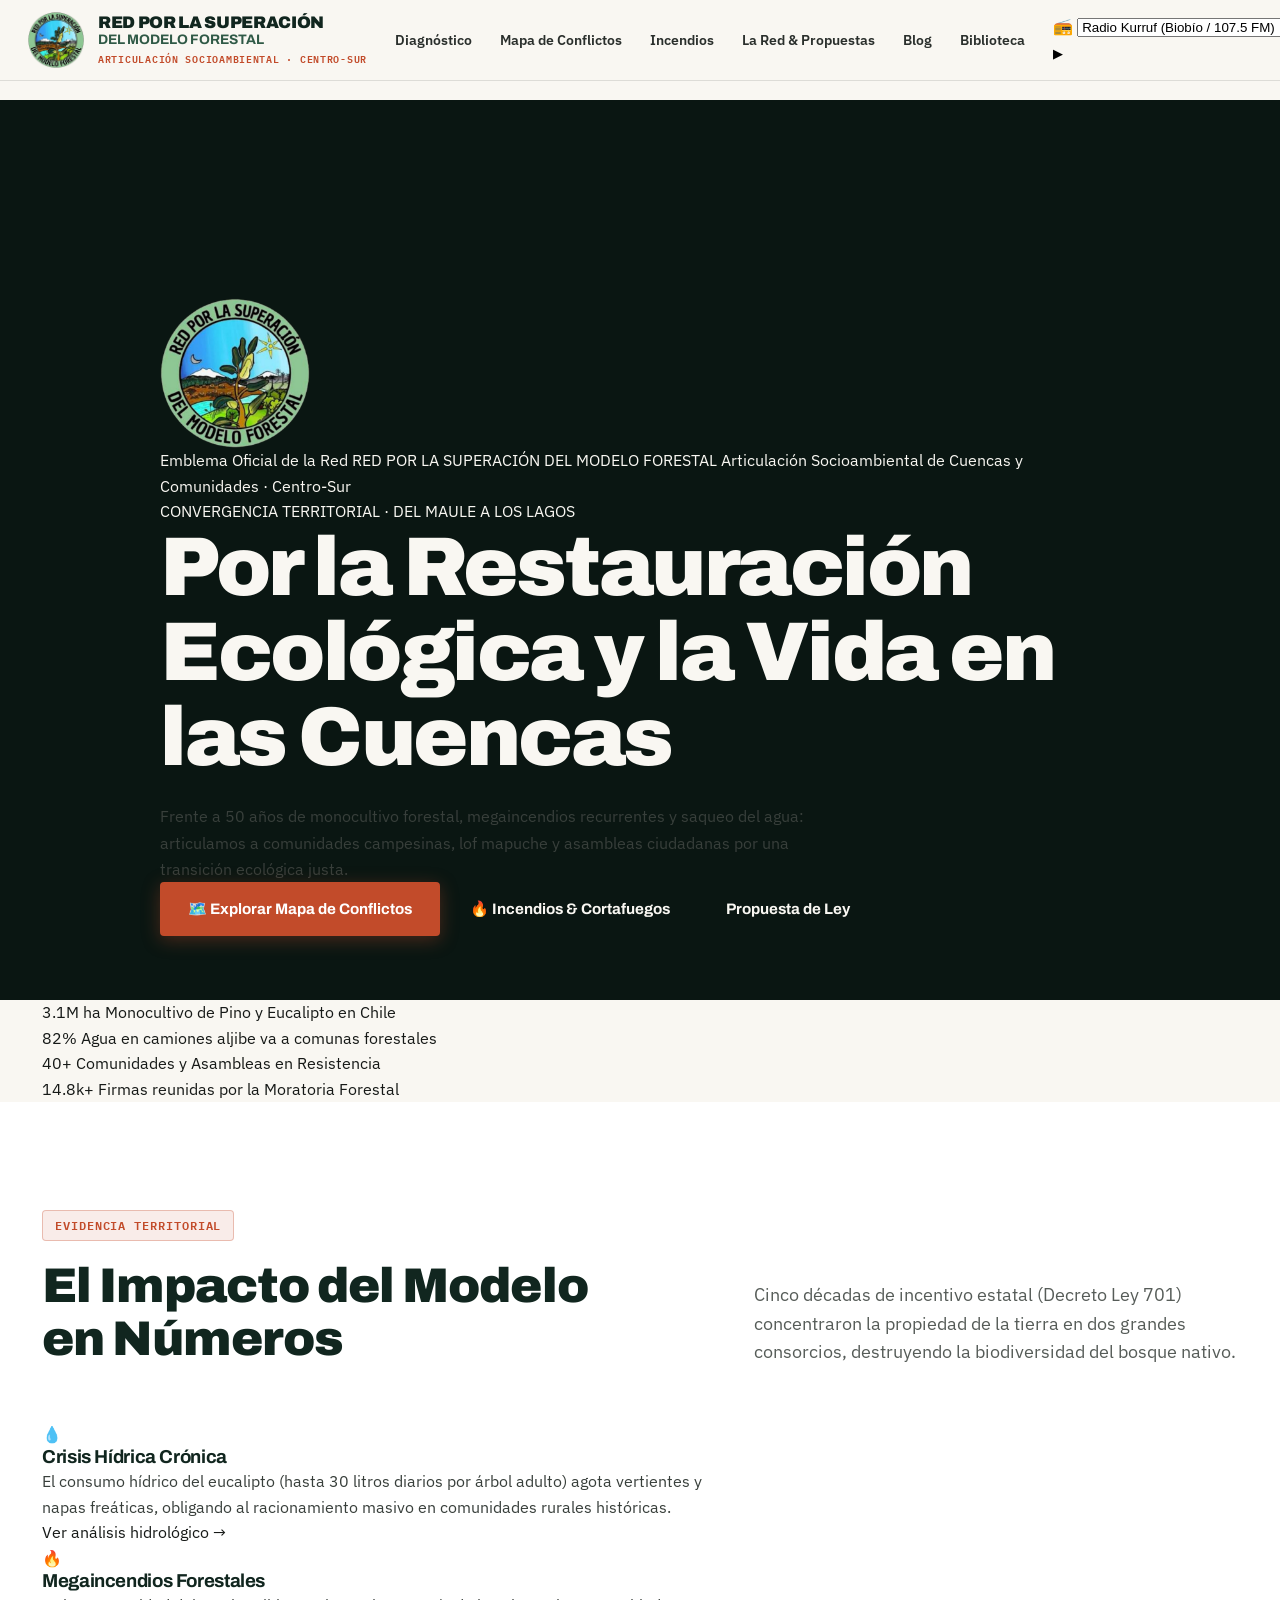
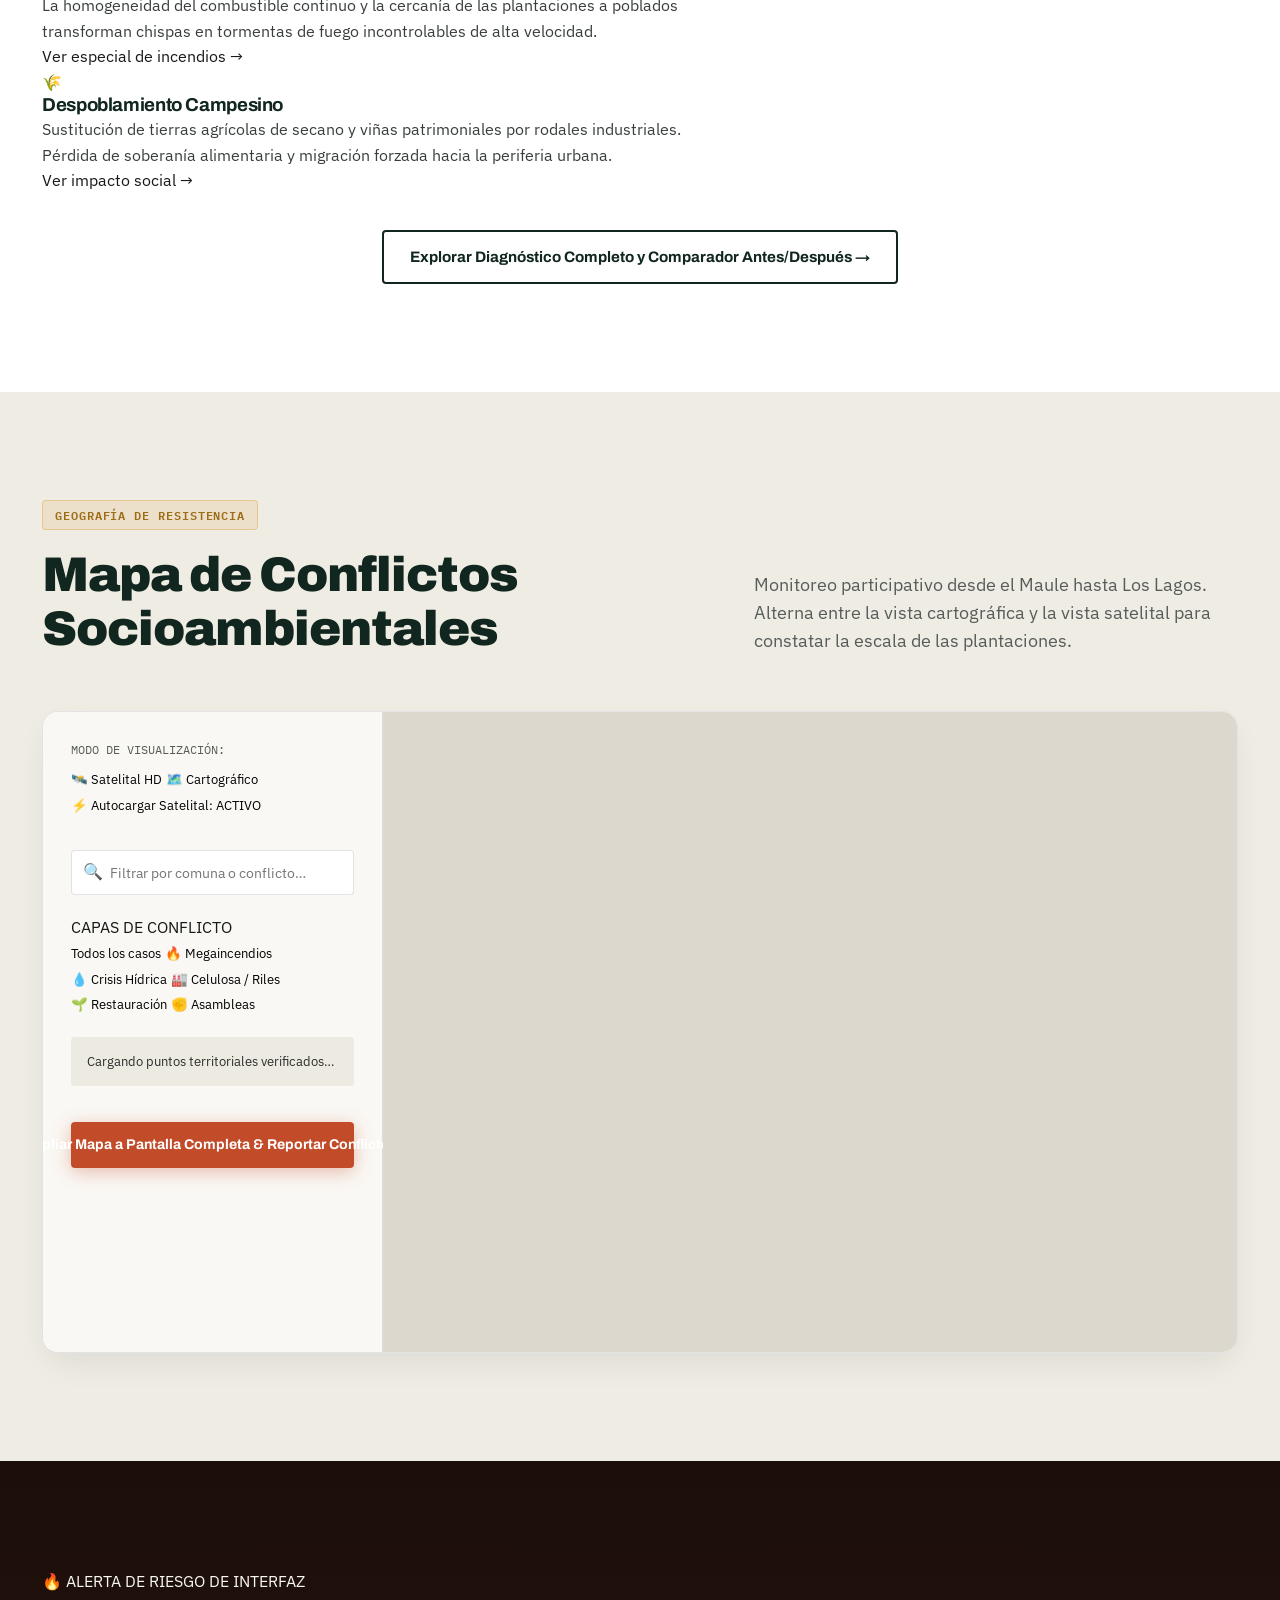
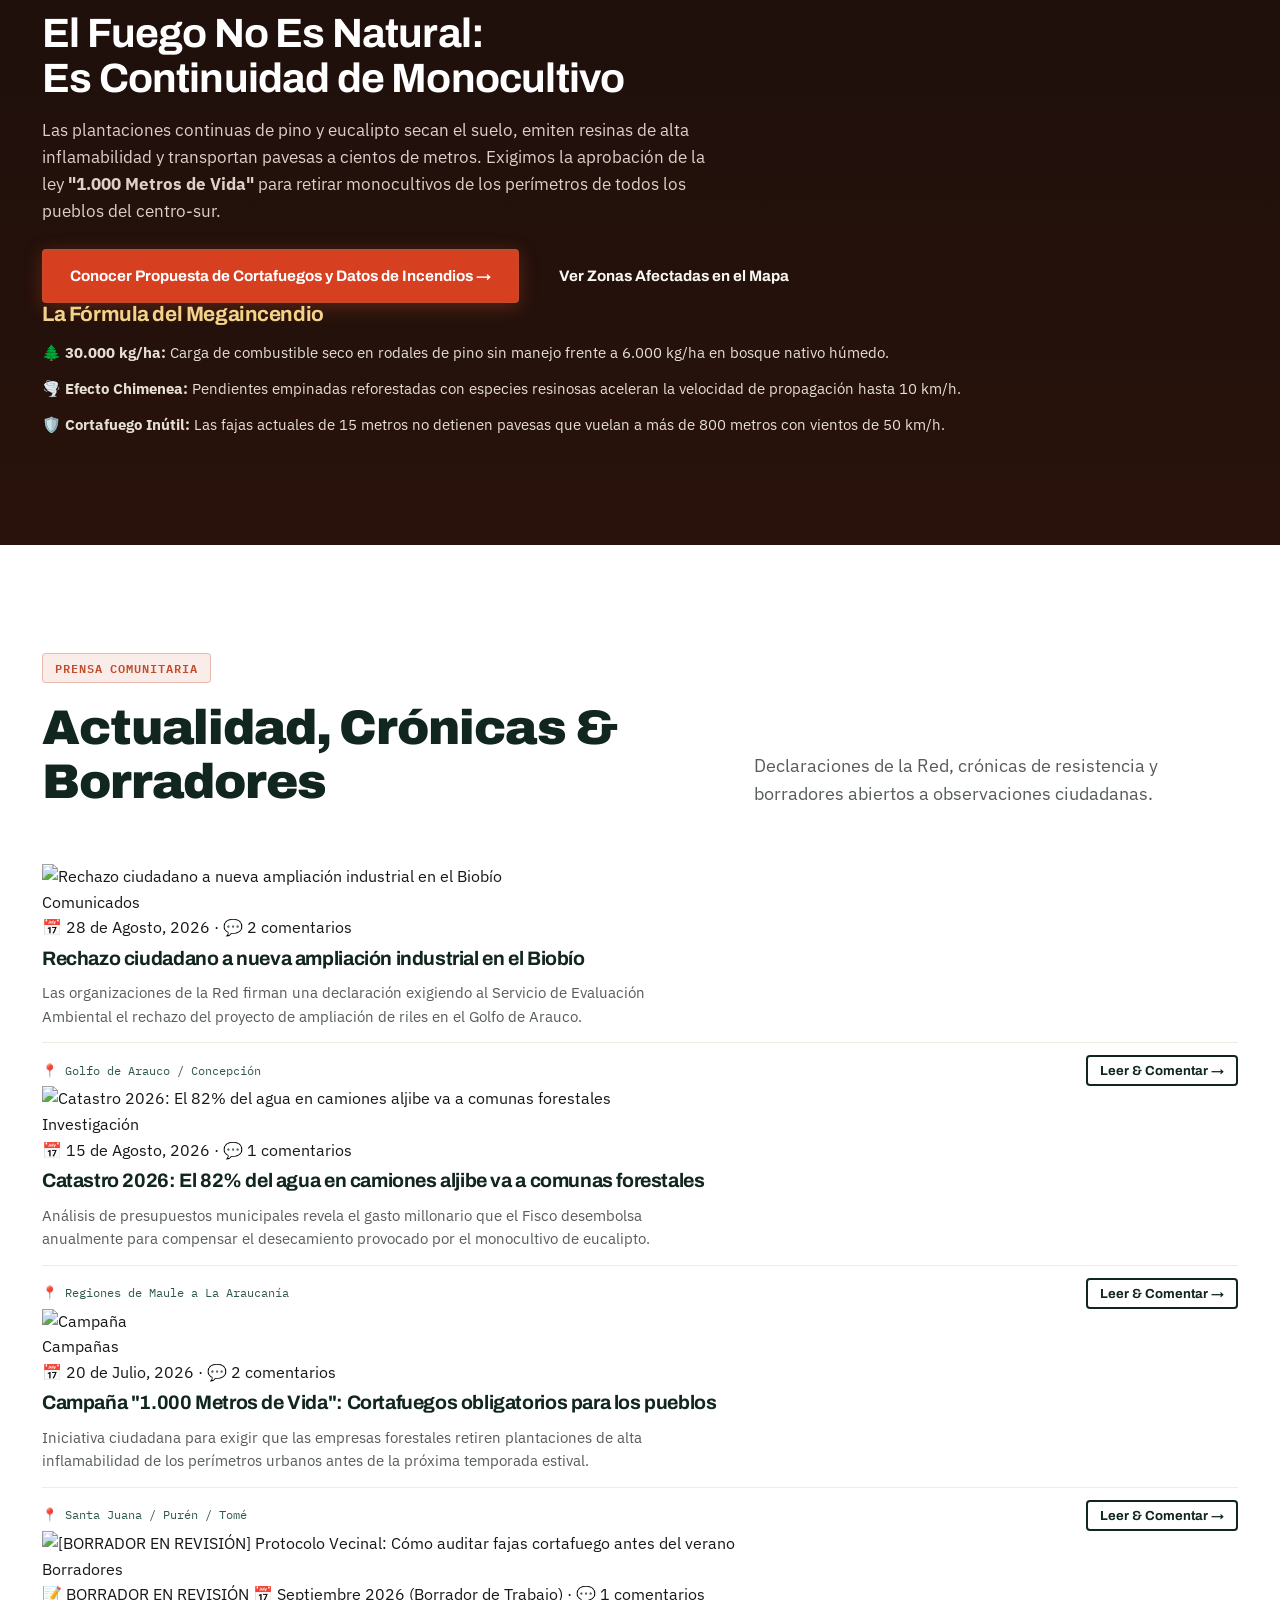
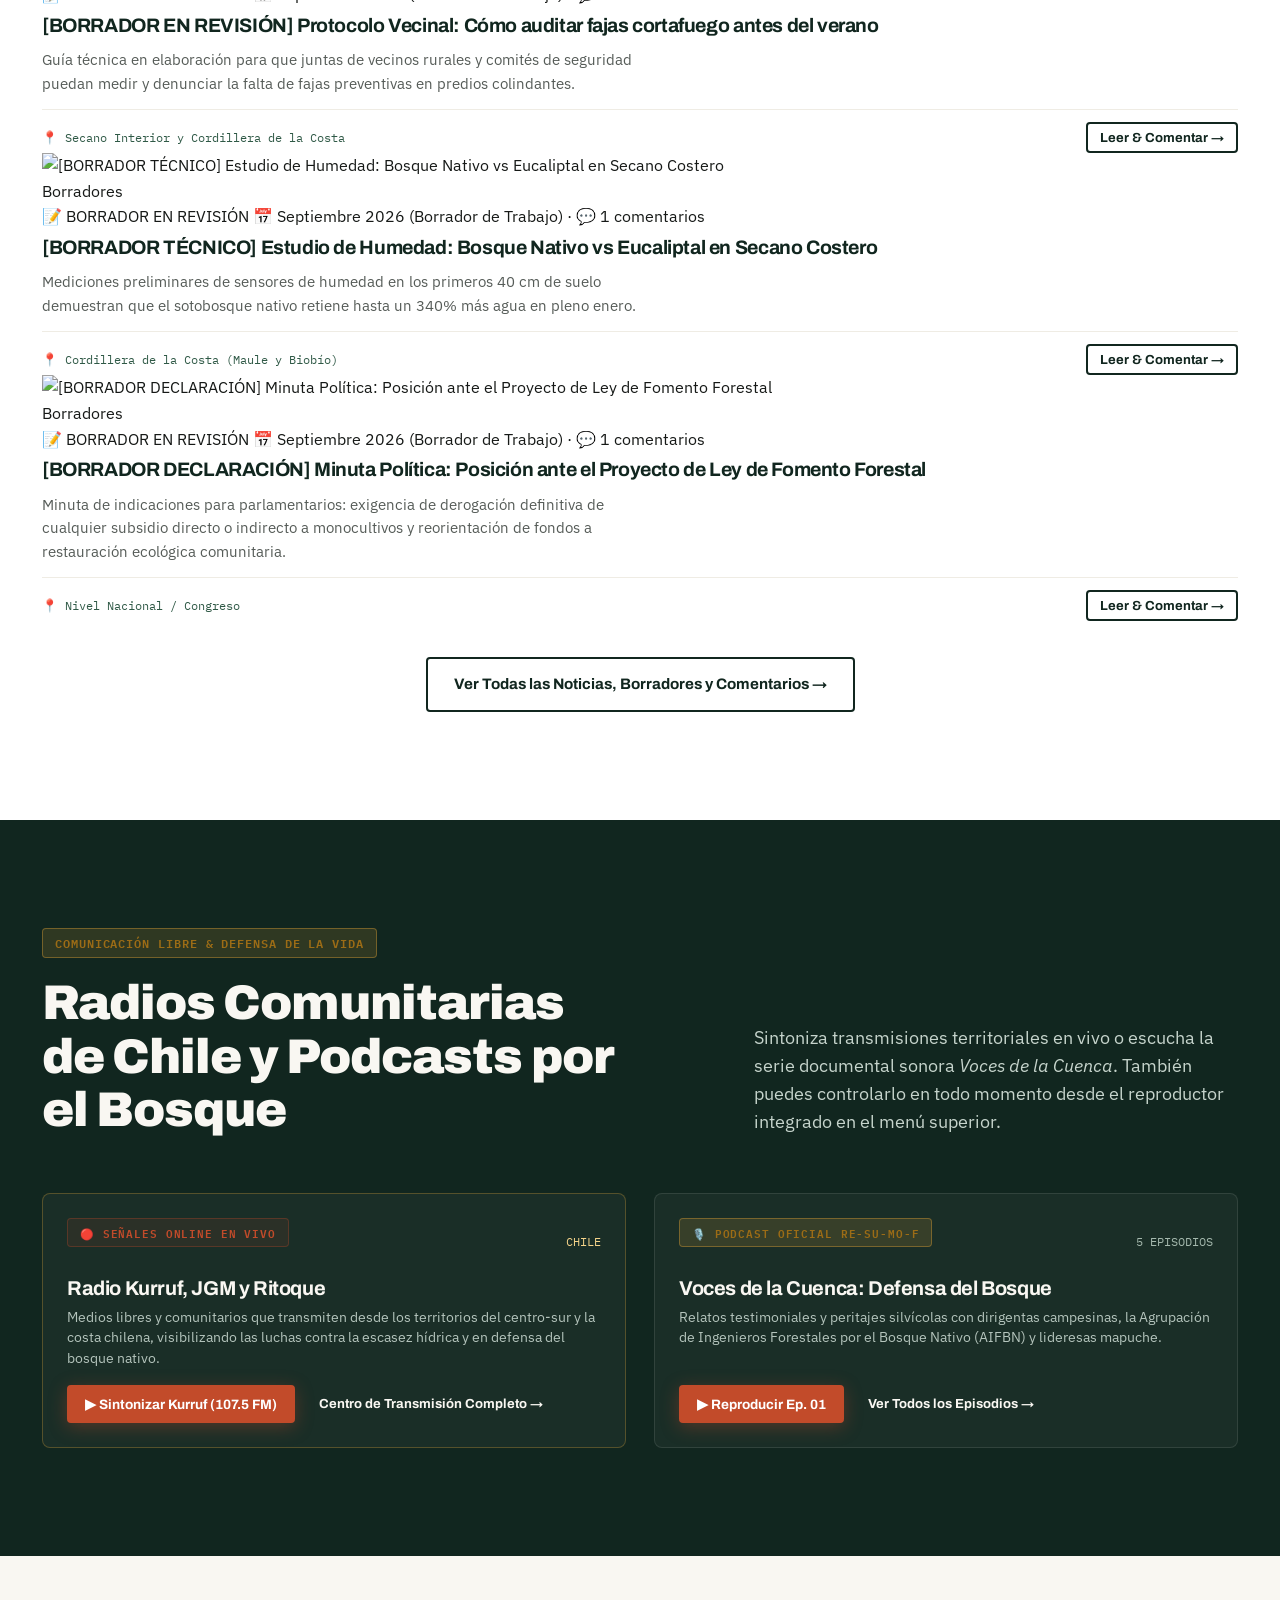
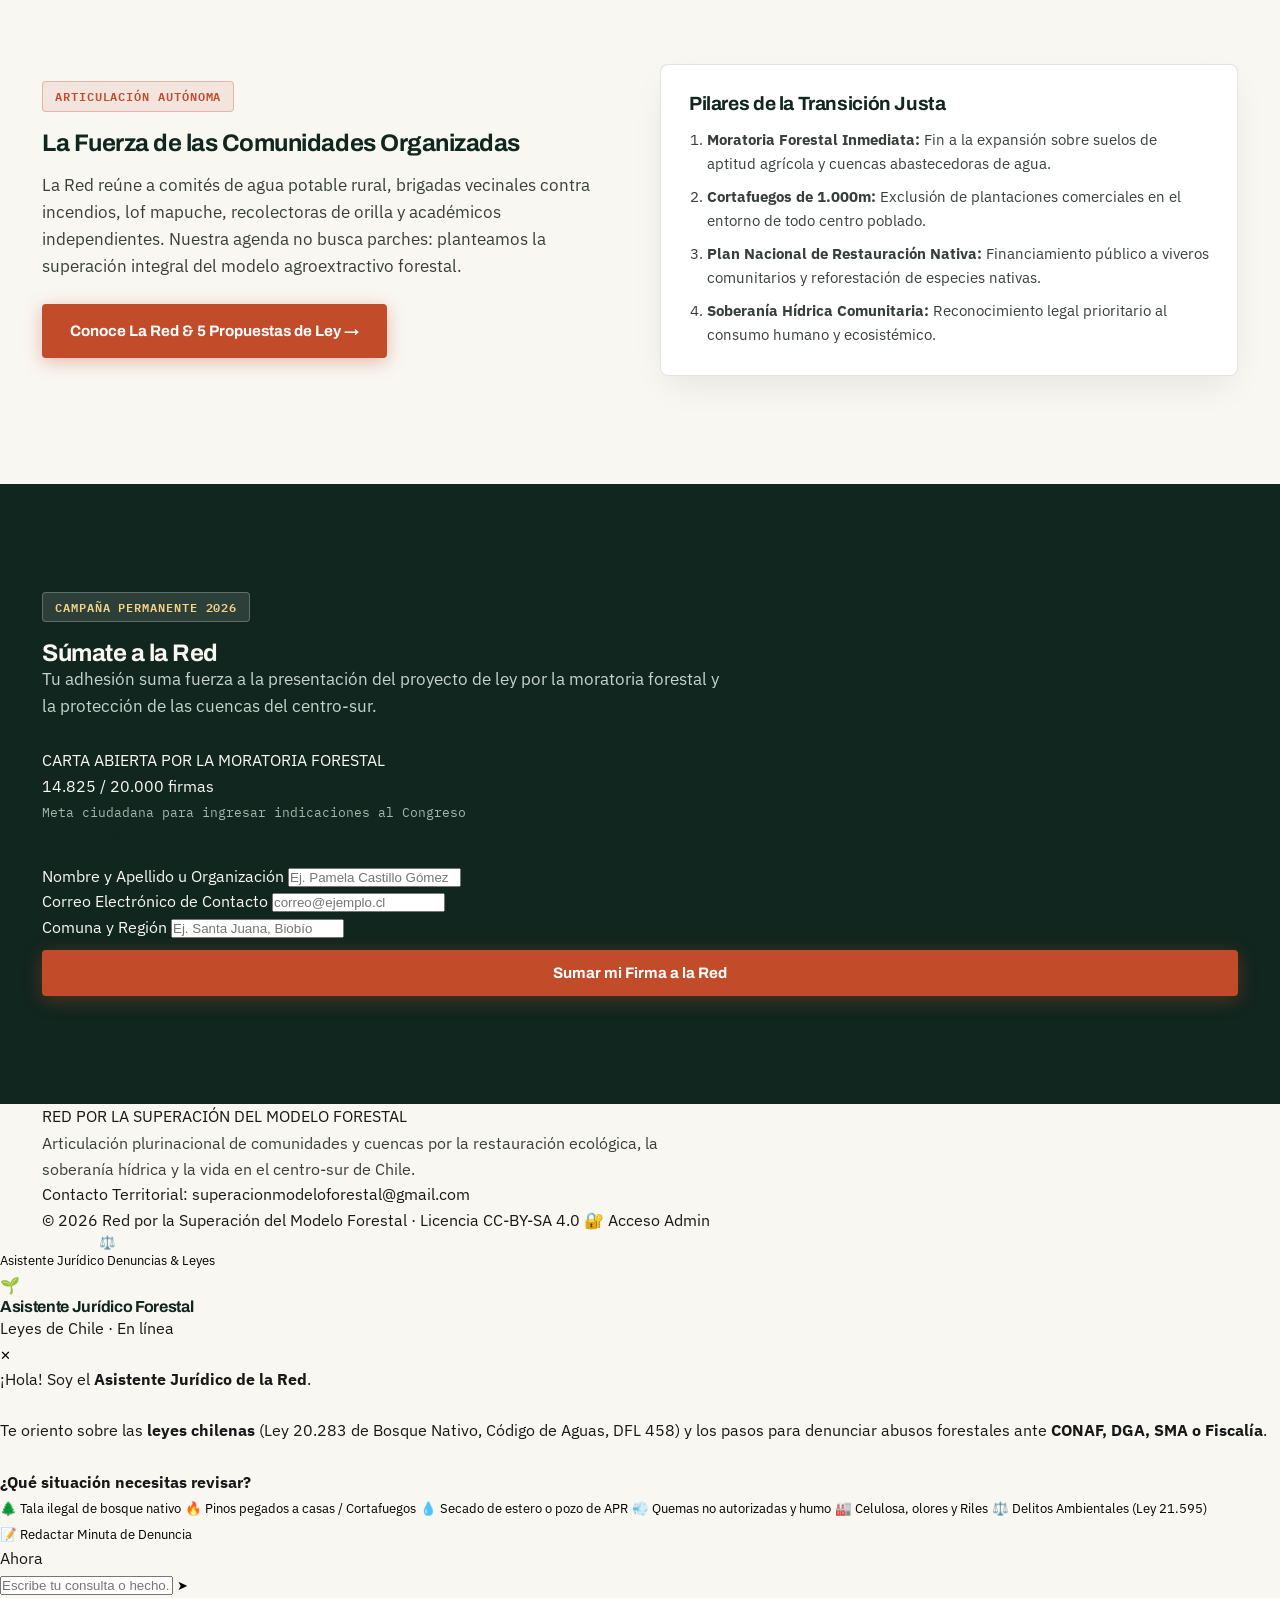
==== index.html @ 066a4607 "feat: lanzamiento de plataforma comunitaria RESUMOF con mapa interactivo, asistente juridico y repro" ====
<!DOCTYPE html>
<html lang="es-CL">
<head>
<meta charset="UTF-8">
<meta name="viewport" content="width=device-width, initial-scale=1.0">
<title>Red por la Superación del Modelo Forestal | Centro-Sur de Chile</title>
<meta name="description" content="Articulación socioambiental de los territorios del centro-sur de Chile por la restauración ecológica, la soberanía hídrica y la vida frente al monocultivo forestal.">

<!-- Tipografías de Google Fonts -->
<link rel="preconnect" href="https://fonts.googleapis.com">
<link rel="preconnect" href="https://fonts.gstatic.com" crossorigin>
<link href="https://fonts.googleapis.com/css2?family=Archivo:ital,wght@0,400;0,600;0,700;0,800;0,900;1,700&family=IBM+Plex+Mono:wght@400;500;600;700&family=IBM+Plex+Sans:ital,wght@0,300;0,400;0,500;0,600;0,700;1,400&family=Syne:wght@700;800&display=swap" rel="stylesheet">

<!-- Leaflet CSS -->
<link rel="stylesheet" href="https://cdnjs.cloudflare.com/ajax/libs/leaflet/1.9.4/leaflet.min.css" />

<!-- Favicon Oficial -->
<link rel="icon" type="image/png" href="img/favicon.png">
<link rel="apple-touch-icon" href="img/favicon.png">

<!-- Estilos Unificados -->
<link rel="stylesheet" href="css/style.css">
</head>
<body>

<!-- ==========================================================================
     CABECERA & NAVEGACIÓN GLOBAL
     ========================================================================== -->
<header class="site-header" id="siteHeader">
  <div class="wrap header-inner">
    <a href="index.html" class="brand-logo" aria-label="Red por la Superación del Modelo Forestal - Inicio">
      <div class="brand-crest" title="Red por la Superación del Modelo Forestal">
        <img src="img/logo-resumof.png" alt="Logo Red por la Superación del Modelo Forestal" width="56" height="56" class="brand-logo-img">
      </div>
      <div class="brand-text">
        <div class="brand-title-row">
          <span class="brand-title-main">RED POR LA SUPERACIÓN</span>
          <span class="brand-title-sub">DEL MODELO FORESTAL</span>
        </div>
        <span class="brand-tagline">Articulación Socioambiental · Centro-Sur</span>
      </div>
    </a>

    <nav class="nav-desktop" aria-label="Navegación principal">
      <div class="nav-links-track">
        <a href="diagnostico.html" class="nav-link">Diagnóstico</a>
        <a href="mapa-conflictos.html" class="nav-link">Mapa de Conflictos</a>
        <a href="incendios.html" class="nav-link">Incendios</a>
        <a href="la-red.html" class="nav-link">La Red & Propuestas</a>
        <a href="blog.html" class="nav-link">Blog</a>
        <a href="biblioteca.html" class="nav-link">Biblioteca</a>
      </div>
    </nav>

    <div class="header-cta-group">
      <!-- Sintonizador de Radio y Podcast en el Menú -->
      <div class="header-audio-widget" id="headerAudioWidget" title="Sintonizador de Radio Comunitaria y Podcasts">
        <div class="audio-widget-select-wrap">
          <span class="audio-widget-icon">📻</span>
          <select id="headerAudioSelect" class="header-audio-select" aria-label="Seleccionar radio o podcast">
            <optgroup label="📻 Radios Comunitarias de Chile">
              <option value="kurruf" data-type="radio" data-src="https://radio.latina.red/radiokurruf.mp3">Radio Kurruf (Biobío / 107.5 FM)</option>
              <option value="jgm" data-type="radio" data-src="https://sonic-us.arkeo.cl/8186/stream">Radio JGM (Nacional Comunitaria)</option>
              <option value="ritoque" data-type="radio" data-src="https://archi-us.digitalproserver.com/ritoquefm_aac">Radio Ritoque (Valparaíso)</option>
            </optgroup>
            <optgroup label="🎙️ Podcasts por los Bosques">
              <option value="pod1" data-type="podcast" data-src="https://ia801503.us.archive.org/15/items/audio-bosque-resumof/santa-juana-renacer-bosque.mp3">Ep. 01: Santa Juana tras el fuego</option>
              <option value="pod2" data-type="podcast" data-src="https://ia801503.us.archive.org/15/items/audio-bosque-resumof/plantaciones-no-son-bosque.mp3">Ep. 02: Las plantaciones no son bosque</option>
              <option value="pod3" data-type="podcast" data-src="https://ia801503.us.archive.org/15/items/audio-bosque-resumof/cuenca-contulmo-sequia.mp3">Ep. 03: Contulmo y la sed campesina</option>
              <option value="pod4" data-type="podcast" data-src="https://ia801503.us.archive.org/15/items/audio-bosque-resumof/mujeres-lafkenche-itrofill.mp3">Ep. 04: Mujeres lafkenche & Itrofill Mogen</option>
            </optgroup>
          </select>
        </div>
        <button id="headerAudioPlayBtn" class="header-audio-btn" aria-label="Reproducir o pausar" title="Reproducir señal o podcast">
          <span id="headerAudioPlayIcon">▶</span>
        </button>
        <div class="audio-wave-bars" id="headerAudioBars">
          <span></span><span></span><span></span><span></span>
        </div>
      </div>

      <a href="#unete" class="btn btn-primary header-cta-btn">
        <svg width="15" height="15" viewBox="0 0 24 24" fill="none" stroke="currentColor" stroke-width="2.2" stroke-linecap="round" stroke-linejoin="round"><path d="M12 20h9"></path><path d="M16.5 3.5a2.121 2.121 0 0 1 3 3L7 19l-4 1 1-4L16.5 3.5z"></path></svg>
        <span>Únete a la Red</span>
        <span class="cta-counter-chip">14.8k</span>
      </a>

      <button class="mobile-menu-btn" id="mobileMenuToggle" aria-label="Abrir menú de navegación" aria-expanded="false">
        <span class="menu-icon-bar"></span>
        <span class="menu-icon-bar"></span>
        <span class="menu-icon-bar"></span>
      </button>
    </div>
  </div>

  <!-- Menú Móvil Drawer -->
  <div class="mobile-nav-drawer" id="mobileDrawer">
    <div class="mobile-drawer-header">
      <span class="mobile-drawer-tag">NAVEGACIÓN TERRITORIAL</span>
      <button class="mobile-drawer-close" id="mobileDrawerClose" aria-label="Cerrar menú">✕</button>
    </div>

    <div class="mobile-nav-group">
      <span class="mobile-group-title">Territorio & Evidencia</span>
      <a href="diagnostico.html" class="mobile-nav-link"><span>📊</span> Diagnóstico & Cifras del Modelo</a>
      <a href="mapa-conflictos.html" class="mobile-nav-link"><span>🗺️</span> Mapa de Conflictos Interactivo</a>
      <a href="incendios.html" class="mobile-nav-link"><span>🔥</span> Incendios Forestales & Prevención</a>
    </div>

    <div class="mobile-nav-group">
      <span class="mobile-group-title">Articulación & Debate</span>
      <a href="la-red.html" class="mobile-nav-link"><span>✊</span> La Red & 5 Propuestas de Ley</a>
      <a href="blog.html" class="mobile-nav-link"><span>📰</span> Blog, Noticias & Borradores</a>
      <a href="biblioteca.html" class="mobile-nav-link"><span>📚</span> Biblioteca & Documentos</a>
    </div>

    <div class="mobile-drawer-footer">
      <a href="#unete" class="btn btn-primary" style="width:100%;text-align:center;">Firmar Petitorio</a>
    </div>
  </div>
</header>

<main>
  <!-- ==========================================================================
       HERO DE LA LANDING PAGE
       ========================================================================== -->
  <section class="hero-section" id="inicio">
    <div class="wrap">
      <div class="hero-content">
        <!-- Bloque Formal de Emblema Oficial -->
        <div class="hero-seal-container">
          <div class="hero-formal-seal" title="Emblema Institucional de la Red (150x150)">
            <img src="img/logo-resumof.png" alt="Emblema Red por la Superación del Modelo Forestal" width="150" height="150">
          </div>
          <div class="hero-seal-details">
            <span class="hero-seal-badge">Emblema Oficial de la Red</span>
            <span class="hero-seal-name">RED POR LA SUPERACIÓN DEL MODELO FORESTAL</span>
            <span class="hero-seal-tagline">Articulación Socioambiental de Cuencas y Comunidades · Centro-Sur</span>
          </div>
        </div>

        <span class="hero-badge">CONVERGENCIA TERRITORIAL · DEL MAULE A LOS LAGOS</span>
        <h1>Por la Restauración Ecológica y la Vida en las Cuencas</h1>
        <p class="hero-lead">
          Frente a 50 años de monocultivo forestal, megaincendios recurrentes y saqueo del agua: articulamos a comunidades campesinas, lof mapuche y asambleas ciudadanas por una transición ecológica justa.
        </p>
        <div class="hero-actions">
          <a href="mapa-conflictos.html" class="btn btn-primary">
            <span>🗺️ Explorar Mapa de Conflictos</span>
          </a>
          <a href="incendios.html" class="btn btn-outline-light">
            <span>🔥 Incendios & Cortafuegos</span>
          </a>
          <a href="propuestas.html" class="btn btn-outline-light">
            <span>Propuesta de Ley</span>
          </a>
        </div>
      </div>
    </div>
  </section>

  <!-- ==========================================================================
       BARRA DE CIFRAS CLAVE DEL IMPACTO TERRITORIAL
       ========================================================================== -->
  <section class="kpi-strip">
    <div class="wrap">
      <div class="kpi-grid">
        <div class="kpi-card">
          <span class="kpi-number">3.1M ha</span>
          <span class="kpi-label">Monocultivo de Pino y Eucalipto en Chile</span>
        </div>
        <div class="kpi-card">
          <span class="kpi-number">82%</span>
          <span class="kpi-label">Agua en camiones aljibe va a comunas forestales</span>
        </div>
        <div class="kpi-card">
          <span class="kpi-number">40+</span>
          <span class="kpi-label">Comunidades y Asambleas en Resistencia</span>
        </div>
        <div class="kpi-card">
          <span class="kpi-number">14.8k+</span>
          <span class="kpi-label">Firmas reunidas por la Moratoria Forestal</span>
        </div>
      </div>
    </div>
  </section>

  <!-- ==========================================================================
       VITRINA 1: DIAGNÓSTICO ESTRUCTURAL (RESUMEN)
       ========================================================================== -->
  <section class="section" style="background:#FFF;">
    <div class="wrap">
      <div class="section-head">
        <div>
          <span class="mono-badge">Evidencia Territorial</span>
          <h2>El Impacto del Modelo en Números</h2>
        </div>
        <p class="lead">
          Cinco décadas de incentivo estatal (Decreto Ley 701) concentraron la propiedad de la tierra en dos grandes consorcios, destruyendo la biodiversidad del bosque nativo.
        </p>
      </div>

      <div class="diagnostico-grid">
        <div class="diag-card">
          <div class="diag-card-icon">💧</div>
          <h3>Crisis Hídrica Crónica</h3>
          <p>El consumo hídrico del eucalipto (hasta 30 litros diarios por árbol adulto) agota vertientes y napas freáticas, obligando al racionamiento masivo en comunidades rurales históricas.</p>
          <a href="diagnostico.html#agua" class="diag-link">Ver análisis hidrológico →</a>
        </div>

        <div class="diag-card">
          <div class="diag-card-icon">🔥</div>
          <h3>Megaincendios Forestales</h3>
          <p>La homogeneidad del combustible continuo y la cercanía de las plantaciones a poblados transforman chispas en tormentas de fuego incontrolables de alta velocidad.</p>
          <a href="incendios.html" class="diag-link">Ver especial de incendios →</a>
        </div>

        <div class="diag-card">
          <div class="diag-card-icon">🌾</div>
          <h3>Despoblamiento Campesino</h3>
          <p>Sustitución de tierras agrícolas de secano y viñas patrimoniales por rodales industriales. Pérdida de soberanía alimentaria y migración forzada hacia la periferia urbana.</p>
          <a href="diagnostico.html#territorio" class="diag-link">Ver impacto social →</a>
        </div>
      </div>

      <div style="text-align:center;margin-top:36px;">
        <a href="diagnostico.html" class="btn btn-outline-dark">
          Explorar Diagnóstico Completo y Comparador Antes/Después →
        </a>
      </div>
    </div>
  </section>

  <!-- ==========================================================================
       VITRINA 2: MAPA DE CONFLICTOS INTERACTIVO (CON VISTA SATELITAL)
       ========================================================================== -->
  <section class="section" id="mapaSection" style="background:var(--blanco-pergamino);">
    <div class="wrap">
      <div class="section-head">
        <div>
          <span class="mono-badge badge-amber">Geografía de Resistencia</span>
          <h2>Mapa de Conflictos Socioambientales</h2>
        </div>
        <p class="lead">
          Monitoreo participativo desde el Maule hasta Los Lagos. Alterna entre la vista cartográfica y la vista satelital para constatar la escala de las plantaciones.
        </p>
      </div>

      <div class="mapa-workspace">
        <!-- Panel lateral del mapa -->
        <div class="mapa-control-panel">
          <!-- Selector Satelital / Cartográfico con Autocarga -->
          <div style="margin-bottom:12px;">
            <span style="font-size:0.78rem;font-family:'IBM Plex Mono',monospace;color:var(--gris-ceniza);display:block;margin-bottom:6px;">MODO DE VISUALIZACIÓN:</span>
            <div class="map-view-switcher">
              <button type="button" class="map-view-btn active" id="btnViewSat">🛰️ Satelital HD</button>
              <button type="button" class="map-view-btn" id="btnViewCarto">🗺️ Cartográfico</button>
              <button type="button" class="map-auto-sat-btn active" id="btnAutoSat" title="Guardar preferencia para que siempre inicie en Satelital">
                <span>⚡ Autocargar Satelital:</span>
                <span class="auto-sat-chip" id="autoSatStatus">ACTIVO</span>
              </button>
            </div>
          </div>

          <!-- Buscador -->
          <div class="mapa-search-box">
            <span class="mapa-search-icon">🔍</span>
            <input type="text" id="mapSearchInput" placeholder="Filtrar por comuna o conflicto…">
          </div>

          <!-- Filtros de Categoría -->
          <div class="map-filter-group">
            <span class="filter-group-title">CAPAS DE CONFLICTO</span>
            <div class="map-filter-pills">
              <button class="map-filter-pill active" data-layer="todos">Todos los casos</button>
              <button class="map-filter-pill" data-layer="incendios">🔥 Megaincendios</button>
              <button class="map-filter-pill" data-layer="agua">💧 Crisis Hídrica</button>
              <button class="map-filter-pill" data-layer="industria">🏭 Celulosa / Riles</button>
              <button class="map-filter-pill" data-layer="restauracion">🌱 Restauración</button>
              <button class="map-filter-pill" data-layer="organizaciones">✊ Asambleas</button>
            </div>
          </div>

          <div class="map-stats-summary" id="mapStatsSummary">
            Cargando puntos territoriales verificados…
          </div>

          <div style="margin-top:16px;display:flex;flex-direction:column;gap:10px;">
            <a href="mapa-conflictos.html" class="btn btn-primary" style="text-align:center;font-size:0.88rem;padding:10px 14px;">
              Ampliar Mapa a Pantalla Completa & Reportar Conflicto →
            </a>
          </div>
        </div>

        <!-- Canvas del Mapa con Leaflet -->
        <div class="mapa-display-area">
          <div id="mapa-canvas" style="min-height:500px;border-radius:var(--radio-md);"></div>
        </div>
      </div>
    </div>
  </section>

  <!-- ==========================================================================
       VITRINA 3: DESTACADO ESPECIAL DE INCENDIOS FORESTALES
       ========================================================================== -->
  <section class="section" style="background:linear-gradient(180deg, #1C0F0B 0%, #29120B 100%);color:#F9F7F2;">
    <div class="wrap">
      <div class="fire-hero-grid">
        <div>
          <span class="fire-badge">🔥 ALERTA DE RIESGO DE INTERFAZ</span>
          <h2 style="color:#FFF;font-size:clamp(2rem, 3.2vw, 2.8rem);margin:16px 0;">
            El Fuego No Es Natural:<br>Es Continuidad de Monocultivo
          </h2>
          <p style="color:#E0CEC7;font-size:1.05rem;line-height:1.6;margin-bottom:24px;">
            Las plantaciones continuas de pino y eucalipto secan el suelo, emiten resinas de alta inflamabilidad y transportan pavesas a cientos de metros. Exigimos la aprobación de la ley <strong>"1.000 Metros de Vida"</strong> para retirar monocultivos de los perímetros de todos los pueblos del centro-sur.
          </p>
          <div style="display:flex;gap:14px;flex-wrap:wrap;">
            <a href="incendios.html" class="btn btn-primary" style="background:var(--terracota-fuego);">
              Conocer Propuesta de Cortafuegos y Datos de Incendios →
            </a>
            <a href="mapa-conflictos.html" class="btn btn-outline-light">
              Ver Zonas Afectadas en el Mapa
            </a>
          </div>
        </div>

        <div class="fire-danger-card">
          <h3 style="color:#F4D389;font-size:1.3rem;margin-bottom:14px;">La Fórmula del Megaincendio</h3>
          <ul style="list-style:none;display:flex;flex-direction:column;gap:12px;font-size:0.95rem;color:#E6DFD5;">
            <li><strong>🌲 30.000 kg/ha:</strong> Carga de combustible seco en rodales de pino sin manejo frente a 6.000 kg/ha en bosque nativo húmedo.</li>
            <li><strong>🌪️ Efecto Chimenea:</strong> Pendientes empinadas reforestadas con especies resinosas aceleran la velocidad de propagación hasta 10 km/h.</li>
            <li><strong>🛡️ Cortafuego Inútil:</strong> Las fajas actuales de 15 metros no detienen pavesas que vuelan a más de 800 metros con vientos de 50 km/h.</li>
          </ul>
        </div>
      </div>
    </div>
  </section>

  <!-- ==========================================================================
       VITRINA 4: BLOG Y NOTICIAS TERRITORIALES (CON BORRADORES)
       ========================================================================== -->
  <section class="section" style="background:#FFF;">
    <div class="wrap">
      <div class="section-head">
        <div>
          <span class="mono-badge">Prensa Comunitaria</span>
          <h2>Actualidad, Crónicas & Borradores</h2>
        </div>
        <p class="lead">
          Declaraciones de la Red, crónicas de resistencia y borradores abiertos a observaciones ciudadanas.
        </p>
      </div>

      <!-- Grilla de Noticias destacadas -->
      <div class="blog-posts-grid" id="blogPostsContainer">
        <!-- Renderizado dinámicamente por js/blog.js -->
      </div>

      <div style="text-align:center;margin-top:36px;">
        <a href="blog.html" class="btn btn-outline-dark">
          Ver Todas las Noticias, Borradores y Comentarios →
        </a>
      </div>
    </div>
  </section>

  <!-- ==========================================================================
       VITRINA: TRANSMISIÓN TERRITORIAL · RADIOS COMUNITARIAS & VOCES DEL BOSQUE
       ========================================================================== -->
  <section class="section" style="background:var(--bosque-profundo);color:var(--blanco-hueso);">
    <div class="wrap">
      <div class="section-head">
        <div>
          <span class="mono-badge badge-amber">COMUNICACIÓN LIBRE & DEFENSA DE LA VIDA</span>
          <h2 style="color:var(--blanco-hueso);">Radios Comunitarias de Chile y Podcasts por el Bosque</h2>
        </div>
        <p class="lead" style="color:#C6D4CC;">
          Sintoniza transmisiones territoriales en vivo o escucha la serie documental sonora <em>Voces de la Cuenca</em>. También puedes controlarlo en todo momento desde el reproductor integrado en el menú superior.
        </p>
      </div>

      <div style="display:grid;grid-template-columns:1fr 1fr;gap:28px;">
        <!-- Card 1: Radios en Vivo -->
        <div style="background:rgba(249,247,242,0.04);border:1px solid rgba(221,161,54,0.3);border-radius:var(--radio-md);padding:24px;display:flex;flex-direction:column;justify-content:space-between;">
          <div>
            <div style="display:flex;justify-content:space-between;align-items:center;margin-bottom:12px;">
              <span class="mono-badge badge-verde" style="font-size:0.68rem;">🔴 SEÑALES ONLINE EN VIVO</span>
              <span style="font-family:'IBM Plex Mono',monospace;font-size:0.75rem;color:var(--ambar-suave);">CHILE</span>
            </div>
            <h3 style="font-size:1.25rem;color:var(--blanco-hueso);margin-bottom:8px;">Radio Kurruf, JGM y Ritoque</h3>
            <p style="font-size:0.85rem;color:#B4C4BC;line-height:1.5;margin-bottom:16px;">
              Medios libres y comunitarios que transmiten desde los territorios del centro-sur y la costa chilena, visibilizando las luchas contra la escasez hídrica y en defensa del bosque nativo.
            </p>
          </div>
          <div style="display:flex;gap:10px;align-items:center;flex-wrap:wrap;">
            <button onclick="if(document.getElementById('headerAudioSelect')){document.getElementById('headerAudioSelect').value='kurruf';document.getElementById('headerAudioPlayBtn').click();}" class="btn btn-primary" style="font-size:0.85rem;padding:9px 16px;">
              ▶ Sintonizar Kurruf (107.5 FM)
            </button>
            <a href="biblioteca.html#radio-live" class="btn btn-outline-light" style="font-size:0.82rem;padding:9px 14px;">
              Centro de Transmisión Completo →
            </a>
          </div>
        </div>

        <!-- Card 2: Serie Podcast -->
        <div style="background:rgba(249,247,242,0.04);border:1px solid rgba(249,247,242,0.1);border-radius:var(--radio-md);padding:24px;display:flex;flex-direction:column;justify-content:space-between;">
          <div>
            <div style="display:flex;justify-content:space-between;align-items:center;margin-bottom:12px;">
              <span class="mono-badge badge-amber" style="font-size:0.68rem;">🎙️ PODCAST OFICIAL RE-SU-MO-F</span>
              <span style="font-family:'IBM Plex Mono',monospace;font-size:0.75rem;color:#A4B8AD;">5 EPISODIOS</span>
            </div>
            <h3 style="font-size:1.25rem;color:var(--blanco-hueso);margin-bottom:8px;">Voces de la Cuenca: Defensa del Bosque</h3>
            <p style="font-size:0.85rem;color:#B4C4BC;line-height:1.5;margin-bottom:16px;">
              Relatos testimoniales y peritajes silvícolas con dirigentas campesinas, la Agrupación de Ingenieros Forestales por el Bosque Nativo (AIFBN) y lideresas mapuche.
            </p>
          </div>
          <div style="display:flex;gap:10px;align-items:center;flex-wrap:wrap;">
            <button onclick="if(document.getElementById('headerAudioSelect')){document.getElementById('headerAudioSelect').value='pod1';document.getElementById('headerAudioPlayBtn').click();}" class="btn btn-primary" style="font-size:0.85rem;padding:9px 16px;">
              ▶ Reproducir Ep. 01
            </button>
            <a href="biblioteca.html#podcast-player" class="btn btn-outline-light" style="font-size:0.82rem;padding:9px 14px;">
              Ver Todos los Episodios →
            </a>
          </div>
        </div>
      </div>
    </div>
  </section>

  <!-- ==========================================================================
       VITRINA 5: LA RED Y PROPUESTAS DE LEY (RESUMEN)
       ========================================================================== -->
  <section class="section" style="background:var(--blanco-hueso);">
    <div class="wrap">
      <div style="display:grid;grid-template-columns:1fr 1fr;gap:40px;align-items:center;">
        <div>
          <span class="mono-badge">Articulación Autónoma</span>
          <h2>La Fuerza de las Comunidades Organizadas</h2>
          <p style="margin:16px 0 24px;font-size:1.05rem;">
            La Red reúne a comités de agua potable rural, brigadas vecinales contra incendios, lof mapuche, recolectoras de orilla y académicos independientes. Nuestra agenda no busca parches: planteamos la superación integral del modelo agroextractivo forestal.
          </p>
          <div style="display:flex;gap:12px;flex-wrap:wrap;">
            <a href="la-red.html" class="btn btn-primary">Conoce La Red & 5 Propuestas de Ley →</a>
          </div>
        </div>
        <div style="background:#FFF;padding:28px;border-radius:var(--radio-md);border:1px solid var(--borde-suave);box-shadow:var(--sombra-card);">
          <h4 style="color:var(--bosque-profundo);margin-bottom:14px;font-size:1.2rem;">Pilares de la Transición Justa</h4>
          <ol style="padding-left:18px;display:flex;flex-direction:column;gap:10px;font-size:0.92rem;color:#383F3B;">
            <li><strong>Moratoria Forestal Inmediata:</strong> Fin a la expansión sobre suelos de aptitud agrícola y cuencas abastecedoras de agua.</li>
            <li><strong>Cortafuegos de 1.000m:</strong> Exclusión de plantaciones comerciales en el entorno de todo centro poblado.</li>
            <li><strong>Plan Nacional de Restauración Nativa:</strong> Financiamiento público a viveros comunitarios y reforestación de especies nativas.</li>
            <li><strong>Soberanía Hídrica Comunitaria:</strong> Reconocimiento legal prioritario al consumo humano y ecosistémico.</li>
          </ol>
        </div>
      </div>
    </div>
  </section>

  <!-- ==========================================================================
       PETITORIO CIUDADANO & FORMULARIO DE ADHESIÓN
       ========================================================================== -->
  <section class="section" id="unete" style="background:var(--bosque-profundo);color:var(--blanco-hueso);">
    <div class="wrap">
      <div class="unete-grid-layout">
        <div>
          <span class="mono-badge badge-light">Campaña Permanente 2026</span>
          <h2 style="color:var(--blanco-hueso);">Súmate a la Red</h2>
          <p style="color:#C6D4CC;font-size:1.05rem;margin-bottom:28px;">
            Tu adhesión suma fuerza a la presentación del proyecto de ley por la moratoria forestal y la protección de las cuencas del centro-sur.
          </p>

          <div class="petition-tracker-card">
            <span class="petition-badge">CARTA ABIERTA POR LA MORATORIA FORESTAL</span>
            <div class="signatures-counter">
              <span id="signatureCount">14.825</span> <span>/ 20.000 firmas</span>
            </div>
            <div class="petition-progress-bar">
              <div class="petition-progress-fill" id="signatureBarFill" style="width:74%;"></div>
            </div>
            <span style="font-size:0.8rem;color:#A4B8AD;font-family:'IBM Plex Mono',monospace;">Meta ciudadana para ingresar indicaciones al Congreso</span>
          </div>
        </div>

        <div class="join-form-wrapper">
          <h3 style="font-size:1.4rem;color:var(--bosque-profundo);margin-bottom:14px;">Firma la Declaración</h3>
          <form id="joinForm">
            <div class="form-group">
              <label for="fName">Nombre y Apellido u Organización</label>
              <input type="text" id="fName" required placeholder="Ej. Pamela Castillo Gómez">
            </div>
            <div class="form-group">
              <label for="fEmail">Correo Electrónico de Contacto</label>
              <input type="email" id="fEmail" required placeholder="correo@ejemplo.cl">
            </div>
            <div class="form-group">
              <label for="fComuna">Comuna y Región</label>
              <input type="text" id="fComuna" required placeholder="Ej. Santa Juana, Biobío">
            </div>
            <button type="submit" class="btn btn-primary" style="width:100%;margin-top:10px;">
              Sumar mi Firma a la Red
            </button>
          </form>
        </div>
      </div>
    </div>
  </section>
</main>

<!-- ==========================================================================
     FOOTER LIMPIO Y MINIMALISTA (SIN COLUMNAS REDUNDANTES DE NAVEGACIÓN)
     ========================================================================== -->
<footer class="site-footer">
  <div class="wrap">
    <div class="footer-clean-wrap">
      <div class="footer-brand-side">
        <span class="brand-title">RED POR LA SUPERACIÓN DEL MODELO FORESTAL</span>
        <p class="footer-tagline">
          Articulación plurinacional de comunidades y cuencas por la restauración ecológica, la soberanía hídrica y la vida en el centro-sur de Chile.
        </p>
      </div>
      <div class="footer-contact-side">
        <div class="footer-email-badge">
          <span>Contacto Territorial:</span>
          <a href="mailto:superacionmodeloforestal@gmail.com">superacionmodeloforestal@gmail.com</a>
        </div>
        <div class="footer-meta-links">
          <span>© 2026 Red por la Superación del Modelo Forestal · Licencia CC-BY-SA 4.0</span>
          <a href="admin/index.html" class="footer-admin-link">🔐 Acceso Admin</a>
        </div>
      </div>
    </div>
  </div>
</footer>

<!-- Scripts -->
<script src="https://cdnjs.cloudflare.com/ajax/libs/leaflet/1.9.4/leaflet.min.js"></script>
<script src="js/main.js"></script>
<script src="js/map.js"></script>
<script src="js/blog.js"></script>
<script src="js/bot-juridico.js"></script>

</body>
</html>
---- css/style.css ----
/* ==========================================================================
   VARIABLES Y SISTEMA DE DISEÑO: BOSQUE AUSTRAL & TIERRA VIVA
   ========================================================================== */
:root {
  --bosque-nocturno: #0A1612;
  --bosque-profundo: #11261F;
  --verde-nativo: #1E3F32;
  --verde-musgo: #2F5946;
  --verde-brote: #4E8262;
  --verde-esclerofilo: #7D9F71;
  --terracota-viva: #C24B2A;
  --terracota-fuego: #D64020;
  --terracota-oscura: #872E16;
  --ambar-tierra: #DDA136;
  --ambar-suave: #F4D389;
  --azul-cuenca: #2B6979;
  --azul-glaciar: #4F8C9E;
  --carbon-puro: #161917;
  --carbon-medio: #2A2F2C;
  --gris-ceniza: #565C58;
  --gris-suave: #8D948F;
  --blanco-hueso: #F9F7F2;
  --blanco-pergamino: #EFECE4;
  --borde-suave: rgba(22, 25, 23, 0.12);
  --borde-luz: rgba(249, 247, 242, 0.18);
  --sombra-card: 0 14px 34px -8px rgba(10, 22, 18, 0.09);
  --sombra-hover: 0 22px 42px -10px rgba(10, 22, 18, 0.18);
  --radio-sm: 4px;
  --radio-md: 8px;
  --radio-lg: 16px;
  --trans-suave: all 0.25s cubic-bezier(0.16, 1, 0.3, 1);
}

* {
  box-sizing: border-box;
  margin: 0;
  padding: 0;
}

html {
  scroll-behavior: smooth;
  font-size: 16px;
}

body {
  background-color: var(--blanco-hueso);
  color: var(--carbon-puro);
  font-family: 'IBM Plex Sans', -apple-system, BlinkMacSystemFont, sans-serif;
  line-height: 1.6;
  -webkit-font-smoothing: antialiased;
  overflow-x: hidden;
}

h1, h2, h3, h4, .font-heading {
  font-family: 'Archivo', sans-serif;
  letter-spacing: -0.02em;
  line-height: 1.1;
  color: var(--bosque-profundo);
}

.font-accent {
  font-family: 'Syne', sans-serif;
}

.font-mono {
  font-family: 'IBM Plex Mono', monospace;
}

p {
  color: #383F3B;
  font-size: 1.02rem;
  max-width: 68ch;
}

a {
  color: inherit;
  text-decoration: none;
}

img {
  max-width: 100%;
  display: block;
}

button {
  border: none;
  background: none;
  font-family: inherit;
  cursor: pointer;
}

.wrap {
  max-width: 1260px;
  margin: 0 auto;
  padding: 0 32px;
}

/* ==========================================================================
   COMPONENTES BASE Y BOTONES
   ========================================================================== */
.mono-badge {
  display: inline-flex;
  align-items: center;
  gap: 8px;
  font-family: 'IBM Plex Mono', monospace;
  font-size: 0.72rem;
  font-weight: 600;
  text-transform: uppercase;
  letter-spacing: 0.08em;
  padding: 5px 12px;
  border-radius: var(--radio-sm);
  background: rgba(194, 75, 42, 0.1);
  color: var(--terracota-viva);
  border: 1px solid rgba(194, 75, 42, 0.3);
  margin-bottom: 18px;
}

.mono-badge.badge-green {
  background: rgba(47, 89, 70, 0.12);
  color: var(--verde-musgo);
  border-color: rgba(47, 89, 70, 0.3);
}

.mono-badge.badge-amber {
  background: rgba(221, 161, 54, 0.15);
  color: #9C6C16;
  border-color: rgba(221, 161, 54, 0.4);
}

.mono-badge.badge-light {
  background: rgba(249, 247, 242, 0.12);
  color: var(--ambar-suave);
  border-color: rgba(249, 247, 242, 0.25);
}

.btn {
  display: inline-flex;
  align-items: center;
  justify-content: center;
  gap: 10px;
  padding: 13px 26px;
  font-family: 'Archivo', sans-serif;
  font-weight: 700;
  font-size: 0.95rem;
  border-radius: var(--radio-sm);
  transition: var(--trans-suave);
  cursor: pointer;
  white-space: nowrap;
}

.btn-primary {
  background: var(--terracota-viva);
  color: #FFF;
  border: 2px solid var(--terracota-viva);
  box-shadow: 0 4px 18px rgba(194, 75, 42, 0.35);
}
.btn-primary:hover {
  background: var(--terracota-fuego);
  border-color: var(--terracota-fuego);
  transform: translateY(-2px);
  box-shadow: 0 6px 24px rgba(194, 75, 42, 0.45);
}

.btn-forest {
  background: var(--bosque-profundo);
  color: var(--blanco-hueso);
  border: 2px solid var(--bosque-profundo);
}
.btn-forest:hover {
  background: var(--verde-nativo);
  border-color: var(--verde-nativo);
  transform: translateY(-2px);
}

.btn-ghost-light {
  background: rgba(249, 247, 242, 0.08);
  color: var(--blanco-hueso);
  border: 1.5px solid rgba(249, 247, 242, 0.4);
  backdrop-filter: blur(8px);
}
.btn-ghost-light:hover {
  background: var(--blanco-hueso);
  color: var(--bosque-profundo);
  border-color: var(--blanco-hueso);
  transform: translateY(-2px);
}

.btn-outline-dark {
  background: transparent;
  color: var(--bosque-profundo);
  border: 2px solid var(--bosque-profundo);
}
.btn-outline-dark:hover {
  background: var(--bosque-profundo);
  color: var(--blanco-hueso);
}

.section {
  padding: 108px 0;
  position: relative;
}

.section-head {
  display: flex;
  justify-content: space-between;
  align-items: flex-end;
  gap: 36px;
  flex-wrap: wrap;
  margin-bottom: 56px;
}

.section-head h2 {
  font-size: clamp(2.1rem, 3.8vw, 3.2rem);
  font-weight: 900;
  max-width: 18ch;
}

.section-head .lead {
  font-size: 1.1rem;
  color: var(--gris-ceniza);
  max-width: 44ch;
  line-height: 1.6;
}

/* ==========================================================================
   CABECERA NAVEGACIÓN (STICKY BLUR)
   ========================================================================== */
/* ==========================================================================
   CABECERA NAVEGACIÓN: STATUS BAR TERRITORIAL & HEADER ARQUITECTÓNICO
   ========================================================================== */
header {
  position: fixed;
  top: 0;
  left: 0;
  right: 0;
  z-index: 1200;
  background: rgba(249, 247, 242, 0.94);
  backdrop-filter: blur(14px);
  border-bottom: 1px solid var(--borde-suave);
  transition: background 0.3s ease, box-shadow 0.3s ease;
}

header.scrolled {
  background: rgba(249, 247, 242, 0.98);
  box-shadow: 0 10px 28px -6px rgba(10, 22, 18, 0.08);
}

/* 1. Barra Superior de Monitoreo Territorial en Tiempo Real */
.top-status-bar {
  background: var(--bosque-profundo);
  border-bottom: 1px solid rgba(249, 247, 242, 0.08);
  color: var(--blanco-pergamino);
  font-family: 'IBM Plex Mono', monospace;
  font-size: 0.72rem;
  height: 32px;
  display: flex;
  align-items: center;
  overflow: hidden;
  transition: height 0.3s cubic-bezier(0.16, 1, 0.3, 1), opacity 0.25s ease;
}

header.scrolled .top-status-bar {
  height: 0;
  opacity: 0;
  border-bottom-color: transparent;
}

.top-status-inner {
  max-width: 1340px;
  margin: 0 auto;
  padding: 0 28px;
  width: 100%;
  display: flex;
  align-items: center;
  justify-content: space-between;
  gap: 20px;
}

.status-left {
  display: flex;
  align-items: center;
  gap: 10px;
  overflow: hidden;
  text-overflow: ellipsis;
  white-space: nowrap;
}

.status-label {
  color: var(--ambar-suave);
  font-weight: 700;
  letter-spacing: 0.06em;
}

.status-divider {
  color: rgba(249, 247, 242, 0.25);
}

.status-detail {
  color: #C2CBC6;
}

.status-right {
  display: flex;
  align-items: center;
  gap: 16px;
  flex-shrink: 0;
}

.status-petition-badge {
  color: var(--ambar-suave);
  font-weight: 600;
}

.status-cta-link {
  color: var(--blanco-hueso);
  text-decoration: underline;
  text-underline-offset: 3px;
  font-weight: 600;
  transition: var(--trans-suave);
}
.status-cta-link:hover {
  color: var(--terracota-viva);
}

.pulse-dot {
  width: 7px;
  height: 7px;
  border-radius: 50%;
  background: #4E8262;
  box-shadow: 0 0 0 0 rgba(78, 130, 98, 0.7);
  animation: pulseGreen 2s infinite;
  display: inline-block;
  flex-shrink: 0;
}

.pulse-dot-amber {
  width: 7px;
  height: 7px;
  border-radius: 50%;
  background: var(--ambar-tierra);
  box-shadow: 0 0 0 0 rgba(221, 161, 54, 0.7);
  animation: pulseAmber 2s infinite;
  display: inline-block;
  flex-shrink: 0;
}

@keyframes pulseGreen {
  0% { transform: scale(0.95); box-shadow: 0 0 0 0 rgba(78, 130, 98, 0.7); }
  70% { transform: scale(1); box-shadow: 0 0 0 6px rgba(78, 130, 98, 0); }
  100% { transform: scale(0.95); box-shadow: 0 0 0 0 rgba(78, 130, 98, 0); }
}

@keyframes pulseAmber {
  0% { transform: scale(0.95); box-shadow: 0 0 0 0 rgba(221, 161, 54, 0.7); }
  70% { transform: scale(1); box-shadow: 0 0 0 6px rgba(221, 161, 54, 0); }
  100% { transform: scale(0.95); box-shadow: 0 0 0 0 rgba(221, 161, 54, 0); }
}

/* 2. Barra Principal del Header */
/* 2. Barra Principal del Header - Distribución Tripartita: Logo (Izq) | Menú (Centro) | Únete (Der) */
.header-container,
.header-inner {
  max-width: 1440px;
  margin: 0 auto;
  padding: 0 28px;
  min-height: 80px;
  display: flex;
  align-items: center;
  justify-content: space-between;
  gap: 16px;
  transition: min-height 0.25s cubic-bezier(0.16, 1, 0.3, 1), padding 0.25s ease;
}

header.scrolled .header-container,
header.scrolled .header-inner {
  min-height: 68px;
}

/* Identidad Gráfica: Logotipo Agrandado y Jerárquico */
.brand-logo {
  display: flex;
  align-items: center;
  gap: 14px;
  text-decoration: none;
  flex: 0 0 auto;
  transition: opacity 0.2s ease, transform 0.2s ease;
}
.brand-logo:hover {
  opacity: 0.95;
  transform: translateY(-1px);
}

.brand-crest {
  width: 56px;
  height: 56px;
  display: flex;
  align-items: center;
  justify-content: center;
  flex-shrink: 0;
  transition: transform 0.3s cubic-bezier(0.16, 1, 0.3, 1);
}
.brand-logo:hover .brand-crest {
  transform: scale(1.08) rotate(-2deg);
}

.brand-logo-img {
  width: 56px;
  height: 56px;
  object-fit: contain;
  display: block;
}

.brand-text {
  display: flex;
  flex-direction: column;
  justify-content: center;
}

.brand-title-row {
  display: flex;
  flex-direction: column;
  line-height: 1.15;
}

.brand-title-main {
  font-family: 'Archivo', sans-serif;
  font-weight: 900;
  font-size: 1.05rem;
  letter-spacing: -0.02em;
  color: var(--bosque-profundo);
  white-space: nowrap;
}

.brand-title-sub {
  font-family: 'Archivo', sans-serif;
  font-weight: 700;
  font-size: 0.86rem;
  letter-spacing: -0.01em;
  color: var(--verde-musgo);
  white-space: nowrap;
}

.brand-tagline {
  font-family: 'IBM Plex Mono', monospace;
  font-size: 0.65rem;
  font-weight: 600;
  letter-spacing: 0.07em;
  color: var(--terracota-viva);
  text-transform: uppercase;
  margin-top: 2px;
  white-space: nowrap;
}

/* 3. Navegación Desktop Arquitectónica: Alineada y Centrada */
.nav-desktop {
  display: flex;
  align-items: center;
  justify-content: center;
  flex: 1 1 auto;
  margin: 0 auto;
}

.nav-links-track {
  display: flex;
  align-items: center;
  justify-content: center;
  gap: 4px;
  border-left: none;
  padding-left: 0;
}

.nav-link {
  font-size: 0.86rem;
  font-weight: 600;
  color: var(--carbon-medio);
  padding: 8px 12px;
  border-radius: var(--radio-sm);
  transition: var(--trans-suave);
  position: relative;
  display: inline-flex;
  align-items: center;
  gap: 5px;
  white-space: nowrap;
  background: transparent;
  border: none;
  cursor: pointer;
  font-family: inherit;
}

.nav-link:hover {
  color: var(--terracota-viva);
  background: rgba(194, 75, 42, 0.06);
}

.nav-link.active {
  color: var(--bosque-profundo);
  background: rgba(17, 38, 31, 0.08);
  font-weight: 700;
}

.nav-link.active::after {
  content: '';
  position: absolute;
  bottom: -2px;
  left: 10px;
  right: 10px;
  height: 2.5px;
  background: var(--terracota-viva);
  border-radius: 2px;
}

/* Dropdown Biblioteca & Medios */
.nav-dropdown-wrapper {
  position: relative;
}

.nav-dropdown-trigger {
  cursor: pointer;
}

.dropdown-chevron {
  transition: transform 0.2s cubic-bezier(0.16, 1, 0.3, 1);
  color: var(--gris-ceniza);
}

.nav-dropdown-wrapper:hover .dropdown-chevron,
.nav-dropdown-wrapper:focus-within .dropdown-chevron,
.nav-dropdown-wrapper.open .dropdown-chevron {
  transform: rotate(180deg);
  color: var(--terracota-viva);
}

.nav-dropdown-menu {
  position: absolute;
  top: calc(100% + 10px);
  right: 0;
  width: 290px;
  background: var(--blanco-hueso);
  border: 1px solid var(--borde-suave);
  border-radius: var(--radio-md);
  box-shadow: 0 18px 36px -6px rgba(10, 22, 18, 0.16);
  padding: 8px;
  display: flex;
  flex-direction: column;
  gap: 4px;
  opacity: 0;
  visibility: hidden;
  transform: translateY(8px);
  transition: all 0.22s cubic-bezier(0.16, 1, 0.3, 1);
  z-index: 1300;
  backdrop-filter: blur(12px);
}

.nav-dropdown-wrapper:hover .nav-dropdown-menu,
.nav-dropdown-wrapper:focus-within .nav-dropdown-menu,
.nav-dropdown-wrapper.open .nav-dropdown-menu {
  opacity: 1;
  visibility: visible;
  transform: translateY(0);
}

.dropdown-item {
  display: flex;
  align-items: flex-start;
  gap: 12px;
  padding: 10px 12px;
  border-radius: var(--radio-sm);
  transition: var(--trans-suave);
  text-decoration: none;
}

.dropdown-item:hover {
  background: rgba(17, 38, 31, 0.06);
}

.dropdown-item-icon {
  font-size: 1.15rem;
  line-height: 1;
  margin-top: 2px;
}

.dropdown-item-text {
  display: flex;
  flex-direction: column;
}

.dropdown-item-text strong {
  font-size: 0.84rem;
  color: var(--bosque-profundo);
  font-weight: 700;
  line-height: 1.2;
}

.dropdown-item-text small {
  font-size: 0.72rem;
  color: var(--gris-ceniza);
  margin-top: 2px;
  line-height: 1.25;
}

/* 4. Grupo CTA y Botón Móvil: Aparte a la Derecha */
.header-cta-group {
  display: flex;
  align-items: center;
  gap: 12px;
  flex-shrink: 0;
  margin-left: auto;
}

.header-cta-btn {
  padding: 10px 20px;
  font-size: 0.88rem;
  font-weight: 700;
  display: inline-flex;
  align-items: center;
  gap: 8px;
  background: var(--terracota-viva);
  color: var(--blanco-hueso);
  border-radius: var(--radio-sm);
  box-shadow: 0 4px 14px rgba(194, 75, 42, 0.28);
  transition: all 0.22s cubic-bezier(0.16, 1, 0.3, 1);
  white-space: nowrap;
  text-decoration: none;
}
.header-cta-btn:hover {
  background: var(--terracota-fuego);
  color: #FFF;
  transform: translateY(-2px);
  box-shadow: 0 6px 20px rgba(194, 75, 42, 0.38);
}

.cta-counter-chip {
  background: rgba(255, 255, 255, 0.22);
  padding: 2px 7px;
  border-radius: 10px;
  font-size: 0.72rem;
  font-family: 'IBM Plex Mono', monospace;
  font-weight: 600;
  letter-spacing: 0.02em;
}

.mobile-menu-btn {
  display: none;
  background: transparent;
  border: 1px solid var(--borde-suave);
  border-radius: var(--radio-sm);
  width: 40px;
  height: 40px;
  padding: 8px;
  cursor: pointer;
  flex-direction: column;
  justify-content: center;
  align-items: center;
  gap: 5px;
  transition: var(--trans-suave);
}

.mobile-menu-btn:hover {
  background: rgba(17, 38, 31, 0.06);
  border-color: var(--bosque-profundo);
}

.menu-icon-bar {
  display: block;
  width: 20px;
  height: 2px;
  background-color: var(--bosque-profundo);
  border-radius: 2px;
  transition: var(--trans-suave);
}

.mobile-menu-btn.open .menu-icon-bar:nth-child(1) {
  transform: translateY(7px) rotate(45deg);
}
.mobile-menu-btn.open .menu-icon-bar:nth-child(2) {
  opacity: 0;
}
.mobile-menu-btn.open .menu-icon-bar:nth-child(3) {
  transform: translateY(-7px) rotate(-45deg);
}

/* 5. Menú Móvil Drawer Arquitectónico */
.mobile-nav-drawer {
  position: fixed;
  top: 100px;
  left: 0;
  right: 0;
  bottom: 0;
  background: rgba(249, 247, 242, 0.98);
  backdrop-filter: blur(20px);
  border-bottom: 1px solid var(--borde-suave);
  padding: 24px;
  display: none;
  flex-direction: column;
  gap: 18px;
  overflow-y: auto;
  z-index: 1199;
  box-shadow: 0 20px 40px rgba(0,0,0,0.15);
  animation: drawerFadeIn 0.25s cubic-bezier(0.16, 1, 0.3, 1);
}

header.scrolled .mobile-nav-drawer {
  top: 60px;
}

@keyframes drawerFadeIn {
  from { opacity: 0; transform: translateY(-10px); }
  to { opacity: 1; transform: translateY(0); }
}

.mobile-nav-drawer.open {
  display: flex;
}

.mobile-drawer-header {
  display: flex;
  align-items: center;
  justify-content: space-between;
  padding-bottom: 12px;
  border-bottom: 1px solid var(--borde-suave);
}

.mobile-drawer-tag {
  font-family: 'IBM Plex Mono', monospace;
  font-size: 0.72rem;
  font-weight: 700;
  letter-spacing: 0.08em;
  color: var(--terracota-viva);
}

.mobile-drawer-close {
  font-size: 1.2rem;
  color: var(--bosque-profundo);
  background: none;
  border: none;
  cursor: pointer;
  padding: 4px 8px;
}

.mobile-nav-group {
  display: flex;
  flex-direction: column;
  gap: 6px;
}

.mobile-group-title {
  font-family: 'IBM Plex Mono', monospace;
  font-size: 0.68rem;
  text-transform: uppercase;
  letter-spacing: 0.06em;
  color: var(--gris-ceniza);
  margin-bottom: 4px;
}

.mobile-nav-link {
  display: flex;
  align-items: center;
  gap: 12px;
  padding: 11px 14px;
  font-size: 0.92rem;
  font-weight: 600;
  color: var(--bosque-profundo);
  border-radius: var(--radio-sm);
  text-decoration: none;
  transition: var(--trans-suave);
  background: rgba(17, 38, 31, 0.03);
}

.mobile-nav-link:hover, .mobile-nav-link.active {
  background: rgba(194, 75, 42, 0.1);
  color: var(--terracota-viva);
}

.mobile-drawer-footer {
  margin-top: auto;
  padding-top: 16px;
  border-top: 1px solid var(--borde-suave);
  display: flex;
  flex-direction: column;
  gap: 10px;
}

.mobile-drawer-disclaimer {
  font-size: 0.72rem;
  color: var(--gris-ceniza);
  text-align: center;
  font-family: 'IBM Plex Mono', monospace;
}

/* ==========================================================================
   HERO TERRITORIAL
   ========================================================================== */
.hero-section {
  position: relative;
  min-height: 100vh;
  margin-top: 100px;
  display: flex;
  flex-direction: column;
  justify-content: flex-end;
  padding: 90px 0 64px;
  color: var(--blanco-hueso);
  background-color: var(--bosque-nocturno);
  background-image: 
    linear-gradient(180deg, rgba(10, 22, 18, 0.45) 0%, rgba(10, 22, 18, 0.82) 60%, var(--bosque-nocturno) 100%),
    url('https://images.unsplash.com/photo-1542273917363-3b1817f69a2d?auto=format&fit=crop&w=2200&q=85');
  background-size: cover;
  background-position: center 30%;
  background-attachment: fixed;
  overflow: hidden;
}

.hero-overlay-grid {
  position: absolute;
  inset: 0;
  background-image: radial-gradient(rgba(244, 211, 137, 0.06) 1px, transparent 0);
  background-size: 36px 36px;
  pointer-events: none;
}

.hero-content {
  position: relative;
  z-index: 2;
  max-width: 960px;
}

.hero-content h1 {
  color: var(--blanco-hueso);
  font-size: clamp(2.8rem, 6.5vw, 5.2rem);
  font-weight: 900;
  line-height: 1.02;
  letter-spacing: -0.03em;
  margin-bottom: 24px;
}

.hero-content h1 span {
  color: var(--ambar-suave);
  display: block;
}

.hero-description {
  font-size: clamp(1.1rem, 2vw, 1.35rem);
  color: #D6DCD8;
  max-width: 62ch;
  line-height: 1.55;
  margin-bottom: 38px;
  font-weight: 400;
}

.hero-actions-row {
  display: flex;
  gap: 16px;
  flex-wrap: wrap;
  align-items: center;
  margin-bottom: 60px;
}

/* Selector Territorial de Regiones */
.territorio-strip {
  border-top: 1px solid rgba(249, 247, 242, 0.18);
  padding-top: 26px;
  display: flex;
  flex-direction: column;
  gap: 14px;
}

.territorio-label {
  font-family: 'IBM Plex Mono', monospace;
  font-size: 0.72rem;
  text-transform: uppercase;
  letter-spacing: 0.1em;
  color: var(--ambar-suave);
}

.regions-nav {
  display: flex;
  flex-wrap: wrap;
  gap: 8px;
}

.region-btn {
  font-family: 'IBM Plex Mono', monospace;
  font-size: 0.8rem;
  font-weight: 600;
  color: #C8D1CC;
  background: rgba(249, 247, 242, 0.07);
  border: 1px solid rgba(249, 247, 242, 0.18);
  padding: 8px 16px;
  border-radius: var(--radio-sm);
  transition: var(--trans-suave);
}

.region-btn:hover, .region-btn.active {
  color: var(--blanco-hueso);
  background: var(--terracota-viva);
  border-color: var(--terracota-viva);
}

.region-info-toast {
  margin-top: 8px;
  background: rgba(17, 38, 31, 0.85);
  border: 1px solid rgba(221, 161, 54, 0.35);
  border-radius: var(--radio-sm);
  padding: 12px 18px;
  display: flex;
  align-items: center;
  justify-content: space-between;
  gap: 16px;
  font-size: 0.88rem;
  color: #E2E8E4;
  backdrop-filter: blur(10px);
}

/* ==========================================================================
   OBSERVATORIO EN CIFRAS Y DIAGNÓSTICO ECOLÓGICO
   ========================================================================== */
#diagnostico {
  background: var(--carbon-puro);
  color: var(--blanco-hueso);
  padding: 110px 0;
  border-bottom: 1px solid rgba(249, 247, 242, 0.08);
}

#diagnostico h2 {
  color: var(--blanco-hueso);
}

.stats-grid-container {
  display: grid;
  grid-template-columns: repeat(4, 1fr);
  gap: 20px;
  margin-bottom: 64px;
}

.stat-box {
  background: var(--carbon-medio);
  border: 1px solid rgba(249, 247, 242, 0.1);
  border-radius: var(--radio-md);
  padding: 32px 24px;
  position: relative;
  overflow: hidden;
  transition: var(--trans-suave);
}

.stat-box::before {
  content: '';
  position: absolute;
  top: 0;
  left: 0;
  width: 4px;
  height: 100%;
  background: var(--ambar-tierra);
}

.stat-box:nth-child(2)::before { background: var(--azul-glaciar); }
.stat-box:nth-child(3)::before { background: var(--terracota-viva); }
.stat-box:nth-child(4)::before { background: var(--verde-esclerofilo); }

.stat-box:hover {
  transform: translateY(-4px);
  border-color: rgba(249, 247, 242, 0.25);
  box-shadow: 0 16px 36px rgba(0,0,0,0.3);
}

.stat-number {
  font-family: 'Archivo', sans-serif;
  font-size: clamp(2.4rem, 4vw, 3.2rem);
  font-weight: 900;
  line-height: 1;
  color: var(--ambar-suave);
  margin-bottom: 12px;
  display: flex;
  align-items: baseline;
  gap: 4px;
}

.stat-desc {
  font-size: 0.94rem;
  color: #D3DAD5;
  line-height: 1.45;
  margin-bottom: 14px;
}

.stat-source {
  font-family: 'IBM Plex Mono', monospace;
  font-size: 0.7rem;
  color: #8C9690;
  border-top: 1px solid rgba(249, 247, 242, 0.08);
  padding-top: 10px;
  display: block;
}

/* ==========================================================================
   COMPARADOR INTERACTIVO SPLIT-SLIDER (MONOCULTIVO VS BOSQUE NATIVO)
   ========================================================================== */
.comparator-wrapper {
  margin: 50px 0;
  border-radius: var(--radio-lg);
  overflow: hidden;
  box-shadow: 0 24px 60px rgba(0,0,0,0.45);
  border: 1px solid rgba(249, 247, 242, 0.15);
  background: var(--carbon-medio);
}

.comparator-header {
  padding: 22px 28px;
  background: rgba(10, 22, 18, 0.85);
  display: flex;
  align-items: center;
  justify-content: space-between;
  flex-wrap: wrap;
  gap: 16px;
  border-bottom: 1px solid rgba(249, 247, 242, 0.1);
}

.comparator-title-area h3 {
  color: var(--blanco-hueso);
  font-size: 1.3rem;
  margin-bottom: 4px;
}

.comparator-title-area p {
  color: #B4C0B9;
  font-size: 0.88rem;
  max-width: 60ch;
}

.split-slider-container {
  position: relative;
  width: 100%;
  aspect-ratio: 16/9;
  max-height: 560px;
  user-select: none;
  overflow: hidden;
  cursor: ew-resize;
}

.slider-img {
  position: absolute;
  top: 0;
  left: 0;
  width: 100%;
  height: 100%;
  object-fit: cover;
  pointer-events: none;
}

.slider-img-after-wrapper {
  position: absolute;
  top: 0;
  left: 0;
  height: 100%;
  width: 50%;
  overflow: hidden;
  z-index: 2;
  border-right: 3px solid #FFF;
  box-shadow: 0 0 20px rgba(0,0,0,0.6);
}

.slider-img-after-wrapper .slider-img {
  width: 100%;
  height: 100%;
  max-width: none;
}

.slider-badge {
  position: absolute;
  bottom: 24px;
  z-index: 5;
  padding: 8px 18px;
  background: rgba(10, 22, 18, 0.88);
  backdrop-filter: blur(8px);
  color: var(--blanco-hueso);
  border-radius: var(--radio-sm);
  font-family: 'IBM Plex Mono', monospace;
  font-size: 0.78rem;
  letter-spacing: 0.05em;
  font-weight: 600;
  display: flex;
  align-items: center;
  gap: 8px;
  box-shadow: 0 4px 12px rgba(0,0,0,0.4);
}

.slider-badge-before {
  right: 24px;
  border: 1px solid rgba(194, 75, 42, 0.5);
}

.slider-badge-after {
  left: 24px;
  border: 1px solid rgba(78, 130, 98, 0.5);
}

.slider-handle {
  position: absolute;
  top: 50%;
  left: 50%;
  transform: translate(-50%, -50%);
  width: 48px;
  height: 48px;
  border-radius: 50%;
  background: #FFF;
  color: var(--bosque-profundo);
  display: flex;
  align-items: center;
  justify-content: center;
  z-index: 10;
  box-shadow: 0 6px 20px rgba(0,0,0,0.5);
  pointer-events: none;
  font-size: 1.2rem;
  font-weight: 900;
}

.comparator-metrics-panel {
  display: grid;
  grid-template-columns: 1fr 1fr;
  background: var(--carbon-puro);
  border-top: 1px solid rgba(249, 247, 242, 0.1);
}

.metric-column {
  padding: 24px 30px;
}

.metric-column:first-child {
  border-right: 1px solid rgba(249, 247, 242, 0.1);
}

.metric-column h4 {
  font-size: 1rem;
  margin-bottom: 12px;
  display: flex;
  align-items: center;
  gap: 8px;
}

.metric-column.mono-impact h4 { color: var(--terracota-viva); }
.metric-column.nativo-impact h4 { color: var(--verde-esclerofilo); }

.metrics-list {
  list-style: none;
  display: flex;
  flex-direction: column;
  gap: 8px;
  font-size: 0.9rem;
  color: #C8D1CD;
}

.metrics-list li {
  display: flex;
  justify-content: space-between;
  border-bottom: 1px dashed rgba(249, 247, 242, 0.1);
  padding-bottom: 6px;
}

.metrics-list b {
  color: var(--blanco-hueso);
}

/* ==========================================================================
   EJES CRÍTICOS DEL CONFLICTO (DESPOJO, AGUA, INCENDIOS, SACRIFICIO)
   ========================================================================== */
.problema-cards-grid {
  display: grid;
  grid-template-columns: repeat(4, 1fr);
  gap: 24px;
  margin-top: 48px;
}

.problema-card {
  background: rgba(249, 247, 242, 0.04);
  border: 1px solid rgba(249, 247, 242, 0.12);
  border-radius: var(--radio-md);
  padding: 28px 22px;
  transition: var(--trans-suave);
}

.problema-card:hover {
  background: rgba(249, 247, 242, 0.08);
  border-color: rgba(249, 247, 242, 0.28);
  transform: translateY(-4px);
}

.problema-card .card-icon {
  width: 44px;
  height: 44px;
  border-radius: var(--radio-sm);
  display: flex;
  align-items: center;
  justify-content: center;
  font-size: 1.3rem;
  margin-bottom: 20px;
  background: rgba(249, 247, 242, 0.08);
}

.problema-card h4 {
  color: var(--blanco-hueso);
  font-size: 1.15rem;
  margin-bottom: 10px;
}

.problema-card p {
  color: #B2BCB6;
  font-size: 0.92rem;
  line-height: 1.5;
}

/* ==========================================================================
   MAPA TERRITORIAL INTERACTIVO (LEAFLET AVANZADO)
   ========================================================================== */
#mapa {
  background: var(--blanco-pergamino);
  border-bottom: 1px solid var(--borde-suave);
}

.mapa-workspace {
  background: #FFF;
  border: 1px solid var(--borde-suave);
  border-radius: var(--radio-lg);
  overflow: hidden;
  box-shadow: var(--sombra-card);
  display: grid;
  grid-template-columns: 340px 1fr;
}

.mapa-control-panel {
  background: #FAF8F4;
  border-right: 1px solid var(--borde-suave);
  padding: 28px;
  display: flex;
  flex-direction: column;
  gap: 20px;
}

.mapa-search-box {
  position: relative;
}

.mapa-search-box input {
  width: 100%;
  padding: 12px 14px 12px 38px;
  border: 1.5px solid var(--borde-suave);
  border-radius: var(--radio-sm);
  background: #FFF;
  font-family: inherit;
  font-size: 0.9rem;
  outline: none;
  transition: var(--trans-suave);
}

.mapa-search-box input:focus {
  border-color: var(--bosque-profundo);
  box-shadow: 0 0 0 3px rgba(17, 38, 31, 0.1);
}

.mapa-search-icon {
  position: absolute;
  left: 12px;
  top: 50%;
  transform: translateY(-50%);
  color: var(--gris-suave);
  pointer-events: none;
}

.layers-group {
  display: flex;
  flex-direction: column;
  gap: 8px;
}

.layer-toggle {
  display: flex;
  align-items: center;
  gap: 12px;
  padding: 10px 12px;
  border-radius: var(--radio-sm);
  background: #FFF;
  border: 1px solid var(--borde-suave);
  cursor: pointer;
  transition: var(--trans-suave);
  font-size: 0.9rem;
  font-weight: 500;
  user-select: none;
}

.layer-toggle:hover {
  border-color: var(--carbon-puro);
  transform: translateX(3px);
}

.layer-toggle input[type="checkbox"] {
  accent-color: var(--bosque-profundo);
  width: 17px;
  height: 17px;
}

.layer-pin-dot {
  width: 12px;
  height: 12px;
  border-radius: 50%;
  flex-shrink: 0;
}

.map-stats-summary {
  background: #EDEAE1;
  border-radius: var(--radio-sm);
  padding: 14px 16px;
  font-size: 0.82rem;
  color: var(--carbon-medio);
}

.map-stats-summary strong {
  color: var(--bosque-profundo);
}

.mapa-display-area {
  position: relative;
  min-height: 640px;
  background: #DDD8CD;
}

#mapa-canvas {
  width: 100%;
  height: 100%;
  min-height: 640px;
}

/* Custom Leaflet Popups */
.custom-leaflet-popup .leaflet-popup-content-wrapper {
  background: var(--blanco-hueso);
  color: var(--carbon-puro);
  border-radius: var(--radio-md);
  box-shadow: 0 16px 36px rgba(0,0,0,0.22);
  border: 1px solid var(--borde-suave);
  padding: 0;
  overflow: hidden;
}

.custom-leaflet-popup .leaflet-popup-content {
  margin: 0;
  line-height: 1.4;
}

.popup-inner {
  padding: 18px 20px;
}

.popup-top-tag {
  font-family: 'IBM Plex Mono', monospace;
  font-size: 0.68rem;
  font-weight: 700;
  text-transform: uppercase;
  letter-spacing: 0.06em;
  margin-bottom: 6px;
  display: block;
}

.popup-title {
  font-family: 'Archivo', sans-serif;
  font-weight: 800;
  font-size: 1.12rem;
  margin-bottom: 6px;
  color: var(--bosque-profundo);
}

.popup-meta {
  font-size: 0.78rem;
  color: var(--gris-ceniza);
  margin-bottom: 10px;
  display: flex;
  gap: 8px;
  flex-wrap: wrap;
}

.popup-desc {
  font-size: 0.88rem;
  color: #383F3B;
  margin-bottom: 12px;
}

.popup-footer {
  border-top: 1px solid var(--borde-suave);
  padding-top: 10px;
  font-size: 0.78rem;
  color: var(--gris-ceniza);
  display: flex;
  justify-content: space-between;
}

/* ==========================================================================
   LA RED: QUIÉNES SOMOS, PRINCIPIOS Y ORGANIZACIONES
   ========================================================================== */
#la-red {
  background: var(--blanco-hueso);
  border-bottom: 1px solid var(--borde-suave);
}

.red-layout {
  display: grid;
  grid-template-columns: 1fr 1fr;
  gap: 60px;
  align-items: start;
}

.red-manifesto-box {
  background: #FFF;
  border: 1px solid var(--borde-suave);
  border-radius: var(--radio-lg);
  padding: 40px;
  box-shadow: var(--sombra-card);
}

.red-manifesto-box p {
  margin-bottom: 20px;
  font-size: 1.05rem;
}

.principios-accordion {
  display: flex;
  flex-direction: column;
  gap: 14px;
}

.principio-card {
  background: #FFF;
  border: 1px solid var(--borde-suave);
  border-radius: var(--radio-md);
  padding: 22px 24px;
  transition: var(--trans-suave);
}

.principio-card:hover {
  border-color: var(--verde-nativo);
  transform: translateX(4px);
  box-shadow: var(--sombra-card);
}

.principio-header {
  display: flex;
  align-items: center;
  gap: 14px;
  margin-bottom: 8px;
}

.principio-num {
  font-family: 'IBM Plex Mono', monospace;
  font-weight: 700;
  font-size: 0.82rem;
  color: var(--terracota-viva);
  background: rgba(194, 75, 42, 0.1);
  padding: 4px 8px;
  border-radius: var(--radio-sm);
}

.principio-card h4 {
  font-size: 1.15rem;
  color: var(--bosque-profundo);
}

.principio-card p {
  font-size: 0.92rem;
  color: var(--gris-ceniza);
}

/* Directorio de Organizaciones */
.orgs-directory {
  margin-top: 64px;
  border-top: 1px solid var(--borde-suave);
  padding-top: 48px;
}

.orgs-directory h3 {
  font-size: 1.4rem;
  margin-bottom: 24px;
}

.orgs-grid {
  display: grid;
  grid-template-columns: repeat(4, 1fr);
  gap: 16px;
}

.org-card {
  background: #FFF;
  border: 1px solid var(--borde-suave);
  border-radius: var(--radio-md);
  padding: 20px;
  display: flex;
  flex-direction: column;
  gap: 6px;
  transition: var(--trans-suave);
}

.org-card:hover {
  border-color: var(--bosque-profundo);
  transform: translateY(-3px);
  box-shadow: var(--sombra-card);
}

.org-card-region {
  font-family: 'IBM Plex Mono', monospace;
  font-size: 0.68rem;
  color: var(--terracota-viva);
  font-weight: 600;
}

.org-card-name {
  font-family: 'Archivo', sans-serif;
  font-size: 1rem;
  font-weight: 800;
  color: var(--bosque-profundo);
}

.org-card-desc {
  font-size: 0.8rem;
  color: var(--gris-ceniza);
}

/* Organizaciones Aliadas & Latinoamérica */
.aliadas-disclaimer-box {
  background: #FFF;
  border-left: 4px solid var(--ambar-suave);
  border-radius: var(--radio-md);
  padding: 18px 22px;
  box-shadow: var(--sombra-card);
  margin-bottom: 24px;
}

.disclaimer-header {
  display: flex;
  gap: 16px;
  align-items: flex-start;
}

.disclaimer-icon {
  font-size: 1.5rem;
  line-height: 1;
}

.org-aliada-card {
  border-top: 3px solid var(--ambar-suave);
  display: flex;
  flex-direction: column;
  justify-content: space-between;
}

.org-latam-card {
  border-top: 3px solid var(--terracota-viva);
  display: flex;
  flex-direction: column;
  justify-content: space-between;
}

.aliada-badge-row {
  display: flex;
  align-items: center;
  justify-content: space-between;
  margin-bottom: 10px;
  gap: 8px;
  flex-wrap: wrap;
}

.aliada-tag {
  font-family: 'IBM Plex Mono', monospace;
  font-size: 0.7rem;
  color: var(--gris-ceniza);
  font-weight: 500;
}

.latam-flag {
  font-family: 'IBM Plex Mono', monospace;
  font-size: 0.75rem;
  font-weight: 700;
  color: var(--terracota-viva);
}

.org-collab-meta {
  margin-top: 14px;
  padding-top: 12px;
  border-top: 1px dashed var(--borde-suave);
  display: flex;
  flex-direction: column;
  gap: 8px;
}

.collab-role {
  font-size: 0.75rem;
  color: #55625B;
  font-style: italic;
  line-height: 1.35;
}

.org-link-btn {
  font-family: 'IBM Plex Mono', monospace;
  font-size: 0.74rem;
  color: var(--bosque-profundo);
  font-weight: 700;
  text-decoration: none;
  display: inline-flex;
  align-items: center;
  gap: 4px;
  transition: var(--trans-rapida);
}

.org-link-btn:hover {
  color: var(--terracota-viva);
  text-decoration: underline;
}


/* ==========================================================================
   ACCIONES Y PROPUESTAS POLÍTICAS (INCIDENCIA LEGISLATIVA)
   ========================================================================== */
#acciones {
  background: #F4EFEB;
  border-bottom: 1px solid var(--borde-suave);
}

.propuestas-grid {
  display: grid;
  grid-template-columns: repeat(3, 1fr);
  gap: 28px;
  margin-bottom: 48px;
}

.propuesta-card {
  background: #FFF;
  border: 1px solid var(--borde-suave);
  border-radius: var(--radio-lg);
  padding: 36px 30px;
  display: flex;
  flex-direction: column;
  justify-content: space-between;
  box-shadow: var(--sombra-card);
  position: relative;
  overflow: hidden;
  transition: var(--trans-suave);
}

.propuesta-card:hover {
  transform: translateY(-6px);
  box-shadow: var(--sombra-hover);
  border-color: var(--terracota-viva);
}

.propuesta-card .prop-tag {
  font-family: 'IBM Plex Mono', monospace;
  font-size: 0.72rem;
  font-weight: 700;
  color: var(--terracota-viva);
  margin-bottom: 16px;
  display: block;
}

.propuesta-card h3 {
  font-size: 1.35rem;
  margin-bottom: 14px;
}

.propuesta-card p {
  font-size: 0.94rem;
  color: var(--gris-ceniza);
  line-height: 1.55;
  margin-bottom: 24px;
}

.propuesta-card .prop-footer a {
  font-family: 'Archivo', sans-serif;
  font-weight: 700;
  font-size: 0.88rem;
  color: var(--terracota-viva);
  display: inline-flex;
  align-items: center;
  gap: 6px;
}

.downloads-box {
  background: #FFF;
  border: 1px solid var(--borde-suave);
  border-radius: var(--radio-md);
  padding: 24px 30px;
  display: flex;
  align-items: center;
  justify-content: space-between;
  flex-wrap: wrap;
  gap: 20px;
}

.downloads-list {
  display: flex;
  gap: 14px;
  flex-wrap: wrap;
}

.download-chip {
  background: #FAF8F4;
  border: 1px solid var(--borde-suave);
  padding: 10px 18px;
  border-radius: var(--radio-sm);
  font-size: 0.85rem;
  font-weight: 600;
  color: var(--bosque-profundo);
  display: inline-flex;
  align-items: center;
  gap: 8px;
  transition: var(--trans-suave);
}

.download-chip:hover {
  background: var(--bosque-profundo);
  color: #FFF;
  border-color: var(--bosque-profundo);
}

/* ==========================================================================
   BIBLIOTECA DOCUMENTAL Y CENTRO DE RECURSOS
   ========================================================================== */
#biblioteca {
  background: var(--bosque-nocturno);
  color: var(--blanco-hueso);
}

#biblioteca h2 {
  color: var(--blanco-hueso);
}

.bib-toolbar {
  background: rgba(249, 247, 242, 0.05);
  border: 1px solid rgba(249, 247, 242, 0.12);
  border-radius: var(--radio-md);
  padding: 20px;
  display: flex;
  align-items: center;
  gap: 16px;
  flex-wrap: wrap;
  margin-bottom: 36px;
}

.bib-search-input {
  flex: 1;
  min-width: 260px;
  background: rgba(249, 247, 242, 0.08);
  border: 1px solid rgba(249, 247, 242, 0.2);
  padding: 12px 16px;
  border-radius: var(--radio-sm);
  color: var(--blanco-hueso);
  font-family: inherit;
  font-size: 0.92rem;
  outline: none;
}

.bib-search-input:focus {
  border-color: var(--ambar-tierra);
}

.bib-select {
  background: rgba(249, 247, 242, 0.08);
  border: 1px solid rgba(249, 247, 242, 0.2);
  padding: 12px 16px;
  border-radius: var(--radio-sm);
  color: var(--blanco-hueso);
  font-family: inherit;
  font-size: 0.88rem;
  outline: none;
  cursor: pointer;
}

.bib-select option {
  background: var(--bosque-profundo);
  color: var(--blanco-hueso);
}

.bib-grid {
  display: grid;
  grid-template-columns: repeat(3, 1fr);
  gap: 24px;
}

.bib-card {
  background: rgba(249, 247, 242, 0.04);
  border: 1px solid rgba(249, 247, 242, 0.1);
  border-radius: var(--radio-md);
  padding: 28px;
  display: flex;
  flex-direction: column;
  justify-content: space-between;
  transition: var(--trans-suave);
}

.bib-card:hover {
  background: rgba(249, 247, 242, 0.08);
  border-color: var(--ambar-tierra);
  transform: translateY(-4px);
}

.bib-card-meta {
  display: flex;
  justify-content: space-between;
  margin-bottom: 12px;
  font-family: 'IBM Plex Mono', monospace;
  font-size: 0.7rem;
  color: var(--ambar-suave);
}

.bib-card h4 {
  color: var(--blanco-hueso);
  font-size: 1.15rem;
  margin-bottom: 10px;
  line-height: 1.25;
}

.bib-card p {
  color: #C0C8C3;
  font-size: 0.88rem;
  line-height: 1.5;
  margin-bottom: 20px;
}

.bib-card-action {
  font-family: 'Archivo', sans-serif;
  font-weight: 700;
  font-size: 0.85rem;
  color: var(--ambar-suave);
  display: inline-flex;
  align-items: center;
  gap: 6px;
}

/* ==========================================================================
   CENTRO MULTIMEDIA: REPRODUCTOR DE PODCAST & VIDEOS
   ========================================================================== */
#multimedia {
  background: var(--bosque-profundo);
  color: var(--blanco-hueso);
  padding: 100px 0;
  border-top: 1px solid rgba(249, 247, 242, 0.08);
}

#multimedia h2 {
/* ==========================================================================
   RADIO COMUNITARIA EN VIVO & PODCAST DE LOS BOSQUES
   ========================================================================== */

.radio-live-card {
  background: linear-gradient(135deg, #10261E 0%, #0A1B14 100%);
  border: 1px solid rgba(221, 161, 54, 0.35);
  border-radius: var(--radio-lg);
  box-shadow: 0 16px 36px rgba(10, 27, 20, 0.35);
  overflow: hidden;
  color: var(--blanco-hueso);
}

.radio-live-header {
  background: rgba(0, 0, 0, 0.25);
  padding: 16px 28px;
  border-bottom: 1px solid rgba(255, 255, 255, 0.08);
  display: flex;
  align-items: center;
  justify-content: space-between;
  flex-wrap: wrap;
  gap: 16px;
}

.radio-badge-group {
  display: flex;
  align-items: center;
  gap: 12px;
  flex-wrap: wrap;
}

.live-pulse-badge {
  display: inline-flex;
  align-items: center;
  gap: 8px;
  background: #C24B2A;
  color: #FFF;
  font-family: 'IBM Plex Mono', monospace;
  font-size: 0.72rem;
  font-weight: 700;
  letter-spacing: 0.06em;
  padding: 5px 12px;
  border-radius: 999px;
  box-shadow: 0 0 12px rgba(194, 75, 42, 0.6);
}

.pulse-dot {
  width: 8px;
  height: 8px;
  border-radius: 50%;
  background: #FFF;
  animation: pulseAnimation 1.2s infinite ease-in-out;
}

@keyframes pulseAnimation {
  0% { transform: scale(0.9); opacity: 0.7; }
  50% { transform: scale(1.3); opacity: 1; box-shadow: 0 0 8px #FFF; }
  100% { transform: scale(0.9); opacity: 0.7; }
}

.radio-stations-nav {
  display: flex;
  align-items: center;
  gap: 8px;
  flex-wrap: wrap;
}

.station-tab-btn {
  background: rgba(255, 255, 255, 0.06);
  border: 1px solid rgba(255, 255, 255, 0.15);
  color: #C4D1C9;
  border-radius: 6px;
  padding: 6px 12px;
  font-family: 'IBM Plex Mono', monospace;
  font-size: 0.74rem;
  cursor: pointer;
  transition: var(--trans-rapida);
}

.station-tab-btn .tab-reg {
  opacity: 0.65;
  font-size: 0.68rem;
}

.station-tab-btn:hover {
  background: rgba(255, 255, 255, 0.12);
  color: #FFF;
  border-color: rgba(255, 255, 255, 0.3);
}

.station-tab-btn.active {
  background: var(--ambar-suave);
  color: var(--bosque-profundo);
  border-color: var(--ambar-suave);
  font-weight: 700;
  box-shadow: 0 2px 8px rgba(221, 161, 54, 0.4);
}

.radio-player-body {
  padding: 28px;
  display: grid;
  grid-template-columns: 1.2fr 0.8fr;
  gap: 32px;
  align-items: center;
}

@media (max-width: 900px) {
  .radio-player-body {
    grid-template-columns: 1fr;
    gap: 24px;
  }
}

.radio-main-info {
  display: flex;
  gap: 20px;
  align-items: flex-start;
}

.radio-avatar-icon {
  width: 56px;
  height: 56px;
  background: rgba(221, 161, 54, 0.15);
  border: 1px solid rgba(221, 161, 54, 0.3);
  border-radius: 12px;
  display: flex;
  align-items: center;
  justify-content: center;
  font-size: 1.8rem;
  flex-shrink: 0;
}

.radio-sub-origin {
  font-family: 'IBM Plex Mono', monospace;
  font-size: 0.72rem;
  color: var(--ambar-suave);
  display: block;
  margin-bottom: 4px;
}

.radio-main-title {
  font-size: 1.25rem;
  color: #FFF;
  margin: 0 0 8px;
  line-height: 1.3;
}

.radio-main-desc {
  font-size: 0.86rem;
  color: #B2C0B8;
  line-height: 1.45;
  margin-bottom: 12px;
}

.radio-status-indicator {
  display: flex;
  align-items: center;
  gap: 8px;
  font-family: 'IBM Plex Mono', monospace;
  font-size: 0.74rem;
  color: #9EACA4;
}

.status-dot-state {
  width: 8px;
  height: 8px;
  border-radius: 50%;
  background: #7D8E84;
}

.status-dot-state.live {
  background: #38A169;
  box-shadow: 0 0 8px #38A169;
  animation: pulseAnimation 1s infinite alternate;
}

.status-dot-state.loading {
  background: var(--ambar-suave);
  animation: pulseAnimation 0.6s infinite alternate;
}

.radio-controls-box {
  background: rgba(0, 0, 0, 0.2);
  border: 1px solid rgba(255, 255, 255, 0.08);
  border-radius: var(--radio-md);
  padding: 20px;
  display: flex;
  flex-direction: column;
  gap: 16px;
}

.radio-big-play-btn {
  background: var(--ambar-suave);
  color: var(--bosque-profundo);
  border: none;
  border-radius: 8px;
  padding: 12px 20px;
  font-family: 'Archivo', sans-serif;
  font-size: 1rem;
  font-weight: 800;
  display: inline-flex;
  align-items: center;
  justify-content: center;
  gap: 10px;
  cursor: pointer;
  transition: var(--trans-rapida);
  box-shadow: 0 4px 14px rgba(221, 161, 54, 0.35);
}

.radio-big-play-btn:hover {
  background: #E8B446;
  transform: translateY(-2px);
  box-shadow: 0 6px 18px rgba(221, 161, 54, 0.5);
}

.radio-big-play-btn.playing {
  background: var(--terracota-viva);
  color: #FFF;
  box-shadow: 0 4px 14px rgba(194, 75, 42, 0.4);
}

.radio-live-visualizer {
  height: 28px;
  display: flex;
  align-items: flex-end;
  gap: 4px;
  background: rgba(0, 0, 0, 0.3);
  padding: 4px 10px;
  border-radius: 4px;
}

.eq-col {
  flex: 1;
  background: rgba(221, 161, 54, 0.3);
  height: 15%;
  border-radius: 1px;
  transition: height 0.15s ease;
}

.radio-live-visualizer.active .eq-col {
  animation: eqColMotion 0.8s infinite ease-in-out alternate;
}

.radio-live-visualizer.active .eq-col:nth-child(2n) {
  animation-duration: 0.6s;
  animation-delay: 0.1s;
}

.radio-live-visualizer.active .eq-col:nth-child(3n) {
  animation-duration: 1.1s;
  animation-delay: 0.2s;
}

.radio-live-visualizer.active .eq-col:nth-child(4n) {
  animation-duration: 0.75s;
  animation-delay: 0.05s;
}

@keyframes eqColMotion {
  0% { height: 10%; background: rgba(221, 161, 54, 0.4); }
  50% { height: 95%; background: var(--ambar-suave); }
  100% { height: 30%; background: #38A169; }
}

.radio-volume-control {
  display: flex;
  align-items: center;
  gap: 10px;
  color: #B2C0B8;
  font-size: 0.85rem;
}

.radio-volume-control input[type="range"] {
  flex: 1;
  accent-color: var(--ambar-suave);
  cursor: pointer;
}

.radio-external-link {
  text-align: center;
}

/* Chips de Plataformas de Podcast */
.podcast-platforms-row {
  display: flex;
  align-items: center;
  gap: 8px;
  flex-wrap: wrap;
  margin: 16px 0 12px;
  padding: 10px 14px;
  background: rgba(0, 0, 0, 0.25);
  border-radius: var(--radio-sm);
  border: 1px solid rgba(255, 255, 255, 0.06);
}

.platform-chip {
  display: inline-flex;
  align-items: center;
  gap: 5px;
  font-family: 'IBM Plex Mono', monospace;
  font-size: 0.72rem;
  font-weight: 600;
  text-decoration: none;
  padding: 4px 10px;
  border-radius: 999px;
  background: rgba(255, 255, 255, 0.08);
  color: #E2ECE5;
  transition: var(--trans-rapida);
}

.platform-chip:hover {
  transform: translateY(-1px);
  color: #FFF;
}

.platform-chip.spotify-chip:hover {
  background: #1DB954;
  color: #000;
}

.platform-chip.ivoox-chip:hover {
  background: #F46C00;
  color: #FFF;
}

.platform-chip.kurruf-chip:hover {
  background: var(--ambar-suave);
  color: var(--bosque-profundo);
}

.platform-chip.olca-chip:hover {
  background: #2D6A4F;
  color: #FFF;
}


/* Reproductor de Audio Funcional */
.podcast-player-box {
  background: rgba(249, 247, 242, 0.05);
  border: 1px solid rgba(249, 247, 242, 0.15);
  border-radius: var(--radio-lg);
  padding: 36px;
  box-shadow: 0 16px 40px rgba(0,0,0,0.3);
}

.current-track-info {
  margin-bottom: 24px;
}

.current-track-tag {
  font-family: 'IBM Plex Mono', monospace;
  font-size: 0.72rem;
  color: var(--ambar-suave);
  letter-spacing: 0.08em;
  margin-bottom: 6px;
  display: block;
}

.current-track-title {
  font-size: 1.4rem;
  color: var(--blanco-hueso);
  margin-bottom: 8px;
}

.current-track-desc {
  font-size: 0.9rem;
  color: #B9C5BE;
}

/* Visualizador de Onda Sonora (Waveform) */
.waveform-visualizer {
  display: flex;
  align-items: center;
  gap: 4px;
  height: 48px;
  margin-bottom: 24px;
  padding: 0 8px;
  background: rgba(10, 22, 18, 0.5);
  border-radius: var(--radio-sm);
}

.wave-bar {
  flex: 1;
  background: rgba(221, 161, 54, 0.4);
  height: 20%;
  border-radius: 2px;
  transition: height 0.1s ease;
}

.waveform-visualizer.playing .wave-bar {
  animation: waveMotion 1.2s infinite ease-in-out alternate;
}

@keyframes waveMotion {
  0% { height: 15%; background: rgba(221, 161, 54, 0.3); }
  50% { height: 95%; background: var(--ambar-suave); }
  100% { height: 35%; background: var(--terracota-viva); }
}

.audio-controls {
  display: flex;
  align-items: center;
  gap: 20px;
}

.play-pause-btn {
  width: 56px;
  height: 56px;
  border-radius: 50%;
  background: var(--terracota-viva);
  color: #FFF;
  font-size: 1.4rem;
  display: flex;
  align-items: center;
  justify-content: center;
  box-shadow: 0 4px 18px rgba(194, 75, 42, 0.4);
  transition: var(--trans-suave);
}

.play-pause-btn:hover {
  transform: scale(1.08);
  background: var(--terracota-fuego);
}

.progress-track-wrapper {
  flex: 1;
  display: flex;
  flex-direction: column;
  gap: 6px;
}

.time-readout {
  display: flex;
  justify-content: space-between;
  font-family: 'IBM Plex Mono', monospace;
  font-size: 0.72rem;
  color: #A6B4AC;
}

.progress-bar-container {
  width: 100%;
  height: 6px;
  background: rgba(249, 247, 242, 0.15);
  border-radius: 3px;
  cursor: pointer;
  position: relative;
}

.progress-bar-fill {
  width: 32%;
  height: 100%;
  background: var(--ambar-suave);
  border-radius: 3px;
  position: relative;
}

/* Lista de Episodios */
.episodes-list {
  display: flex;
  flex-direction: column;
  gap: 12px;
  margin-top: 32px;
  border-top: 1px solid rgba(249, 247, 242, 0.12);
  padding-top: 24px;
}

.episode-item {
  display: flex;
  align-items: center;
  justify-content: space-between;
  padding: 12px 14px;
  border-radius: var(--radio-sm);
  background: rgba(249, 247, 242, 0.03);
  cursor: pointer;
  transition: var(--trans-suave);
}

.episode-item:hover, .episode-item.active {
  background: rgba(249, 247, 242, 0.1);
  border-left: 3px solid var(--ambar-tierra);
}

.ep-number {
  font-family: 'IBM Plex Mono', monospace;
  font-size: 0.75rem;
  color: var(--ambar-suave);
  margin-right: 12px;
}

.ep-title {
  font-size: 0.92rem;
  color: var(--blanco-hueso);
  font-weight: 600;
}

.ep-duration {
  font-family: 'IBM Plex Mono', monospace;
  font-size: 0.72rem;
  color: #929E97;
}

/* Documentales y Videos */
.videos-gallery {
  display: flex;
  flex-direction: column;
  gap: 20px;
}

.video-thumb-card {
  background: rgba(249, 247, 242, 0.04);
  border: 1px solid rgba(249, 247, 242, 0.1);
  border-radius: var(--radio-md);
  overflow: hidden;
  display: grid;
  grid-template-columns: 160px 1fr;
  cursor: pointer;
  transition: var(--trans-suave);
}

.video-thumb-card:hover {
  border-color: var(--terracota-viva);
  transform: translateX(4px);
}

.video-thumb-img {
  width: 100%;
  height: 100%;
  object-fit: cover;
  min-height: 110px;
}

.video-thumb-info {
  padding: 16px;
  display: flex;
  flex-direction: column;
  justify-content: center;
}

.video-thumb-info h5 {
  font-size: 1rem;
  color: var(--blanco-hueso);
  margin-bottom: 4px;
}

.video-thumb-info span {
  font-size: 0.78rem;
  color: #A4B2AA;
}

/* ==========================================================================
   ACTUALIDAD Y COMUNICADOS (BLOG TERRITORIAL)
   ========================================================================== */
#blog {
  background: var(--blanco-hueso);
  border-bottom: 1px solid var(--borde-suave);
}

.blog-filter-pills {
  display: flex;
  gap: 10px;
  flex-wrap: wrap;
  margin-bottom: 40px;
}

.blog-pill {
  font-family: 'IBM Plex Mono', monospace;
  font-size: 0.8rem;
  font-weight: 600;
  padding: 8px 18px;
  border-radius: 20px;
  background: #FFF;
  border: 1px solid var(--borde-suave);
  color: var(--carbon-medio);
  transition: var(--trans-suave);
}

.blog-pill.active, .blog-pill:hover {
  background: var(--bosque-profundo);
  color: var(--blanco-hueso);
  border-color: var(--bosque-profundo);
}

.blog-posts-grid {
  display: grid;
  grid-template-columns: repeat(3, 1fr);
  gap: 32px;
}

.post-card {
  background: #FFF;
  border: 1px solid var(--borde-suave);
  border-radius: var(--radio-lg);
  overflow: hidden;
  box-shadow: var(--sombra-card);
  display: flex;
  flex-direction: column;
  transition: var(--trans-suave);
}

.post-card:hover {
  transform: translateY(-6px);
  box-shadow: var(--sombra-hover);
  border-color: var(--terracota-viva);
}

.post-image-wrapper {
  position: relative;
  aspect-ratio: 16/10;
  overflow: hidden;
}

.post-image-wrapper img {
  width: 100%;
  height: 100%;
  object-fit: cover;
  transition: transform 0.4s ease;
}

.post-card:hover .post-image-wrapper img {
  transform: scale(1.05);
}

.post-category-tag {
  position: absolute;
  top: 14px;
  left: 14px;
  background: rgba(17, 38, 31, 0.88);
  backdrop-filter: blur(8px);
  color: var(--ambar-suave);
  font-family: 'IBM Plex Mono', monospace;
  font-size: 0.68rem;
  font-weight: 700;
  padding: 4px 10px;
  border-radius: var(--radio-sm);
  text-transform: uppercase;
}

.post-body {
  padding: 26px;
  display: flex;
  flex-direction: column;
  flex: 1;
}

.post-date {
  font-family: 'IBM Plex Mono', monospace;
  font-size: 0.74rem;
  color: var(--gris-ceniza);
  margin-bottom: 8px;
}

.post-body h3 {
  font-size: 1.25rem;
  margin-bottom: 12px;
  line-height: 1.25;
}

.post-body p {
  font-size: 0.92rem;
  color: var(--gris-ceniza);
  margin-bottom: 20px;
  flex: 1;
}

.post-read-link {
  font-family: 'Archivo', sans-serif;
  font-weight: 700;
  font-size: 0.88rem;
  color: var(--terracota-viva);
  display: inline-flex;
  align-items: center;
  gap: 6px;
}

/* ==========================================================================
   PETITORIO CIUDADANO & FORMULARIO DE ADHESIÓN (ÚNETE)
   ========================================================================== */
#unete {
  background: linear-gradient(135deg, var(--bosque-profundo), #17352B);
  color: var(--blanco-hueso);
  padding: 120px 0;
  position: relative;
  overflow: hidden;
}

#unete h2 {
  color: var(--blanco-hueso);
}

.unete-grid-layout {
  display: grid;
  grid-template-columns: 1fr 1fr;
  gap: 64px;
  align-items: start;
  position: relative;
  z-index: 2;
}

.petition-tracker-card {
  background: rgba(249, 247, 242, 0.06);
  border: 1px solid rgba(249, 247, 242, 0.16);
  border-radius: var(--radio-lg);
  padding: 38px;
  box-shadow: 0 20px 50px rgba(0,0,0,0.3);
  margin-bottom: 36px;
}

.petition-badge {
  font-family: 'IBM Plex Mono', monospace;
  font-size: 0.75rem;
  color: var(--ambar-suave);
  text-transform: uppercase;
  margin-bottom: 8px;
  display: block;
}

.signatures-counter {
  font-family: 'Archivo', sans-serif;
  font-size: 3.4rem;
  font-weight: 900;
  color: var(--blanco-hueso);
  line-height: 1;
  margin-bottom: 12px;
}

.signatures-counter span {
  font-size: 1.5rem;
  color: var(--ambar-tierra);
  font-weight: 600;
}

.petition-progress-bar {
  width: 100%;
  height: 8px;
  background: rgba(249, 247, 242, 0.15);
  border-radius: 4px;
  margin-bottom: 16px;
  overflow: hidden;
}

.petition-progress-fill {
  width: 68%;
  height: 100%;
  background: linear-gradient(90deg, var(--terracota-viva), var(--ambar-tierra));
  border-radius: 4px;
  transition: width 1s ease;
}

.contacts-direct-list {
  list-style: none;
  display: flex;
  flex-direction: column;
  gap: 16px;
}

.contacts-direct-list li {
  border-bottom: 1px solid rgba(249, 247, 242, 0.12);
  padding-bottom: 12px;
}

.contacts-direct-list b {
  display: block;
  font-family: 'IBM Plex Mono', monospace;
  font-size: 0.74rem;
  color: var(--ambar-suave);
  text-transform: uppercase;
  margin-bottom: 4px;
}

/* Formulario Moderno */
.join-form-wrapper {
  background: var(--blanco-hueso);
  color: var(--carbon-puro);
  border-radius: var(--radio-lg);
  padding: 44px;
  box-shadow: 0 24px 60px rgba(0,0,0,0.35);
}

.form-tabs-type {
  display: flex;
  gap: 10px;
  margin-bottom: 24px;
  background: #EBE7DE;
  padding: 6px;
  border-radius: var(--radio-sm);
}

.form-tab-btn {
  flex: 1;
  padding: 10px;
  font-family: 'Archivo', sans-serif;
  font-weight: 700;
  font-size: 0.88rem;
  border-radius: var(--radio-sm);
  color: var(--carbon-medio);
  transition: var(--trans-suave);
}

.form-tab-btn.active {
  background: #FFF;
  color: var(--bosque-profundo);
  box-shadow: 0 2px 8px rgba(0,0,0,0.1);
}

.form-group {
  margin-bottom: 18px;
}

.form-group label {
  display: block;
  font-size: 0.82rem;
  font-weight: 700;
  color: var(--bosque-profundo);
  margin-bottom: 6px;
}

.form-group input, .form-group select, .form-group textarea {
  width: 100%;
  padding: 12px 14px;
  border: 1.5px solid var(--borde-suave);
  border-radius: var(--radio-sm);
  font-family: inherit;
  font-size: 0.92rem;
  background: #FFF;
  outline: none;
  transition: var(--trans-suave);
}

.form-group input:focus, .form-group select:focus, .form-group textarea:focus {
  border-color: var(--terracota-viva);
  box-shadow: 0 0 0 3px rgba(194, 75, 42, 0.12);
}

.form-group textarea {
  resize: vertical;
  min-height: 90px;
}

/* ==========================================================================
   PIE DE PÁGINA (FOOTER)
   ========================================================================== */
footer {
  background: var(--bosque-nocturno);
  color: #9EAEA5;
  padding: 80px 0 32px;
  border-top: 1px solid rgba(249, 247, 242, 0.08);
}

.footer-top-grid {
  display: grid;
  grid-template-columns: 1.6fr 1fr 1fr 1.2fr;
  gap: 48px;
  margin-bottom: 60px;
}

.footer-brand .brand-title {
  color: var(--blanco-hueso);
}

.footer-tagline {
  font-size: 1.05rem;
  color: #D2DCD6;
  margin: 18px 0;
  max-width: 28ch;
}

.footer-col h4 {
  font-family: 'IBM Plex Mono', monospace;
  font-size: 0.74rem;
  font-weight: 600;
  color: var(--ambar-suave);
  letter-spacing: 0.06em;
  margin-bottom: 20px;
  text-transform: uppercase;
}

.footer-links {
  list-style: none;
  display: flex;
  flex-direction: column;
  gap: 10px;
  font-size: 0.9rem;
}

.footer-links a:hover {
  color: var(--blanco-hueso);
  text-decoration: underline;
}

.footer-bottom {
  border-top: 1px solid rgba(249, 247, 242, 0.1);
  padding-top: 28px;
  display: flex;
  justify-content: space-between;
  align-items: center;
  flex-wrap: wrap;
  gap: 16px;
  font-size: 0.8rem;
}

/* ==========================================================================
   MODALES (REGISTRO MAPA & LECTOR DE DOCUMENTOS)
   ========================================================================== */
.modal-overlay {
  position: fixed;
  inset: 0;
  background: rgba(10, 22, 18, 0.78);
  backdrop-filter: blur(8px);
  display: none;
  align-items: center;
  justify-content: center;
  z-index: 3000;
  padding: 24px;
}

.modal-overlay.active {
  display: flex;
}

.modal-card {
  background: var(--blanco-hueso);
  border-radius: var(--radio-lg);
  max-width: 560px;
  width: 100%;
  padding: 36px;
  position: relative;
  box-shadow: 0 24px 60px rgba(0,0,0,0.4);
  max-height: 90vh;
  overflow-y: auto;
}

.modal-close-btn {
  position: absolute;
  top: 20px;
  right: 20px;
  width: 36px;
  height: 36px;
  border-radius: 50%;
  background: #EFECE4;
  color: var(--carbon-puro);
  font-size: 1.2rem;
  display: flex;
  align-items: center;
  justify-content: center;
  cursor: pointer;
  transition: var(--trans-suave);
}

.modal-close-btn:hover {
  background: var(--terracota-viva);
  color: #FFF;
}

/* ==========================================================================
   RESPONSIVIDAD Y MEDIA QUERIES
   ========================================================================== */
@media (max-width: 1024px) {
  .stats-grid-container {
    grid-template-columns: repeat(2, 1fr);
  }
  .problema-cards-grid {
    grid-template-columns: repeat(2, 1fr);
  }
  .mapa-workspace {
    grid-template-columns: 1fr;
  }
  .mapa-control-panel {
    border-right: none;
    border-bottom: 1px solid var(--borde-suave);
  }
  .red-layout, .multimedia-layout, .unete-grid-layout {
    grid-template-columns: 1fr;
    gap: 40px;
  }
  .propuestas-grid, .bib-grid, .blog-posts-grid {
    grid-template-columns: repeat(2, 1fr);
  }
  .orgs-grid {
    grid-template-columns: repeat(2, 1fr);
  }
  .footer-top-grid {
    grid-template-columns: 1fr 1fr;
  }
}

@media (max-width: 1380px) and (min-width: 1081px) {
  .header-container,
  .header-inner {
    padding: 0 16px;
    gap: 10px;
  }
  .brand-logo {
    gap: 10px;
  }
  .brand-crest, .brand-logo-img {
    width: 48px;
    height: 48px;
  }
  .brand-title-main {
    font-size: 0.94rem;
  }
  .brand-title-sub {
    font-size: 0.8rem;
  }
  .brand-tagline {
    display: none;
  }
  .nav-link {
    padding: 6px 8px;
    font-size: 0.79rem;
  }
  .header-cta-btn {
    padding: 8px 14px;
    font-size: 0.82rem;
  }
}

@media (max-width: 1080px) {
  .nav-desktop, .header-cta-btn {
    display: none;
  }
  .mobile-menu-btn {
    display: flex;
    margin-left: auto;
  }
  .status-detail, .status-right {
    display: none;
  }
  .top-status-inner {
    justify-content: center;
  }
}

@media (max-width: 768px) {
  .header-container,
  .header-inner {
    min-height: 64px;
    padding: 0 16px;
  }
  .brand-crest, .brand-logo-img {
    width: 44px;
    height: 44px;
  }
  .top-status-bar {
    font-size: 0.65rem;
    height: 28px;
  }
  .brand-title-main {
    font-size: 0.86rem;
  }
  .brand-title-sub {
    font-size: 0.75rem;
  }
  .brand-tagline {
    display: none;
  }
  .hero-section {
    margin-top: 88px;
  }
  .mobile-nav-drawer {
    top: 88px;
    padding: 16px;
  }
  header.scrolled .mobile-nav-drawer {
    top: 60px;
  }
  .stats-grid-container, .problema-cards-grid {
    grid-template-columns: 1fr;
  }
  .propuestas-grid, .bib-grid, .blog-posts-grid, .orgs-grid {
    grid-template-columns: 1fr;
  }
  .comparator-metrics-panel {
    grid-template-columns: 1fr;
  }
  .metric-column:first-child {
    border-right: none;
    border-bottom: 1px solid rgba(249, 247, 242, 0.1);
  }
  .footer-top-grid {
    grid-template-columns: 1fr;
  }
  .join-form-wrapper {
    padding: 24px;
  }
}


/* ==========================================================================
   EXTENSIONES MODULARES: VISTA SATELITAL, COMENTARIOS, INCENDIOS Y SUBPÁGINAS
   ========================================================================== */

/* Subpage Hero con Banner Fotográfico Unsplash y Overlay */
.subpage-hero {
  padding: 140px 0 68px;
  position: relative;
  color: var(--blanco-hueso);
  background-color: var(--bosque-nocturno);
  background-size: cover;
  background-position: center 40%;
  background-repeat: no-repeat;
  border-bottom: 2px solid rgba(244, 211, 137, 0.25);
  overflow: hidden;
}
.subpage-hero::before {
  content: "";
  position: absolute;
  inset: 0;
  background: linear-gradient(180deg, rgba(10, 22, 18, 0.65) 0%, rgba(10, 22, 18, 0.88) 75%, var(--bosque-nocturno) 100%);
  pointer-events: none;
  z-index: 1;
}
.subpage-hero > .wrap {
  position: relative;
  z-index: 2;
}

/* Banners temáticos específicos por página */
.hero-diagnostico {
  background-image: url('https://images.unsplash.com/photo-1500530855697-b586d89ba3ee?auto=format&fit=crop&w=2000&q=85');
}
.hero-mapa {
  background-image: url('https://images.unsplash.com/photo-1506744038136-46273834b3fb?auto=format&fit=crop&w=2000&q=85');
}
.hero-incendios {
  background-image: url('https://images.unsplash.com/photo-1542601906990-b4d3fb778b09?auto=format&fit=crop&w=2000&q=85');
}
.hero-lared {
  background-image: url('https://images.unsplash.com/photo-1529156069898-49953e39b3ac?auto=format&fit=crop&w=2000&q=85');
}
.hero-propuestas {
  background-image: url('https://images.unsplash.com/photo-1513836279014-a89f7a76ae86?auto=format&fit=crop&w=2000&q=85');
}
.hero-blog {
  background-image: url('https://images.unsplash.com/photo-1499750310107-5fef28a66643?auto=format&fit=crop&w=2000&q=85');
}
.hero-biblioteca {
  background-image: url('https://images.unsplash.com/photo-1521587760476-6c12a4b040da?auto=format&fit=crop&w=2000&q=85');
}

.subpage-hero h1 {
  color: var(--blanco-hueso);
  font-size: clamp(2.2rem, 4vw, 3.4rem);
  margin: 16px 0;
  max-width: 24ch;
  text-shadow: 0 2px 14px rgba(0, 0, 0, 0.4);
}
.subpage-hero p.lead {
  color: #D2DDD7;
  font-size: 1.18rem;
  max-width: 65ch;
  line-height: 1.6;
  text-shadow: 0 1px 8px rgba(0, 0, 0, 0.3);
}
.breadcrumb {
  display: flex;
  align-items: center;
  gap: 8px;
  font-family: 'IBM Plex Mono', monospace;
  font-size: 0.82rem;
  color: var(--ambar-suave);
  margin-bottom: 12px;
}
.breadcrumb a {
  color: var(--blanco-hueso);
  text-decoration: underline;
  opacity: 0.8;
  transition: opacity 0.2s;
}
.breadcrumb a:hover {
  opacity: 1;
}

/* Indicador de página activa */
.nav-link.active-page {
  color: var(--ambar-suave) !important;
  background: rgba(244, 211, 137, 0.14);
  font-weight: 700;
}

/* Selector Satelital en Mapa con Autocarga */
.map-view-switcher {
  display: flex;
  flex-wrap: wrap;
  gap: 6px;
  background: var(--blanco-pergamino);
  padding: 6px;
  border-radius: var(--radio-md);
  margin-bottom: 14px;
  border: 1px solid var(--borde-suave);
}
.map-view-btn {
  flex: 1 1 45%;
  display: flex;
  align-items: center;
  justify-content: center;
  gap: 6px;
  padding: 8px 12px;
  font-size: 0.82rem;
  font-weight: 600;
  font-family: 'IBM Plex Mono', monospace;
  border-radius: 6px;
  color: var(--gris-ceniza);
  transition: var(--trans-suave);
  cursor: pointer;
  background: transparent;
  border: none;
}
.map-view-btn.active {
  background: var(--bosque-profundo);
  color: var(--blanco-hueso);
  box-shadow: 0 2px 8px rgba(10, 22, 18, 0.2);
}
.map-view-btn:hover:not(.active) {
  background: rgba(22, 25, 23, 0.06);
  color: var(--carbon-puro);
}

.map-auto-sat-btn {
  width: 100%;
  display: flex;
  align-items: center;
  justify-content: space-between;
  padding: 8px 12px;
  margin-top: 2px;
  font-size: 0.76rem;
  font-family: 'IBM Plex Mono', monospace;
  background: #F0F4F2;
  border: 1px dashed #2B6979;
  border-radius: 6px;
  color: var(--bosque-profundo);
  cursor: pointer;
  transition: all 0.22s ease;
}
.map-auto-sat-btn:hover {
  background: #E2ECE7;
  border-color: #11261F;
}
.map-auto-sat-btn.active {
  background: #E6F3EA;
  border: 1px solid #4E8262;
  color: #1B4530;
  font-weight: 700;
}
.auto-sat-chip {
  padding: 2px 7px;
  border-radius: 4px;
  font-size: 0.68rem;
  background: rgba(0, 0, 0, 0.08);
}
.map-auto-sat-btn.active .auto-sat-chip {
  background: #4E8262;
  color: #FFF;
}

/* Tarjetas de Biblioteca con Fotos Unsplash */
.bib-card {
  background: rgba(249, 247, 242, 0.05);
  border: 1px solid rgba(249, 247, 242, 0.12);
  border-radius: var(--radio-md);
  overflow: hidden;
  display: flex;
  flex-direction: column;
  justify-content: space-between;
  transition: var(--trans-suave);
}
.bib-card:hover {
  background: rgba(249, 247, 242, 0.09);
  border-color: var(--ambar-tierra);
  transform: translateY(-4px);
  box-shadow: 0 8px 24px rgba(0, 0, 0, 0.25);
}
.bib-card-thumb {
  position: relative;
  width: 100%;
  height: 155px;
  overflow: hidden;
  background: var(--bosque-nocturno);
}
.bib-card-thumb img {
  width: 100%;
  height: 100%;
  object-fit: cover;
  transition: transform 0.4s ease;
}
.bib-card:hover .bib-card-thumb img {
  transform: scale(1.05);
}
.bib-theme-tag {
  position: absolute;
  bottom: 8px;
  left: 10px;
  background: rgba(10, 22, 18, 0.88);
  backdrop-filter: blur(4px);
  color: var(--ambar-suave);
  padding: 3px 8px;
  border-radius: 4px;
  font-family: 'IBM Plex Mono', monospace;
  font-size: 0.72rem;
  font-weight: 600;
  border: 1px solid rgba(244, 211, 137, 0.3);
}
.bib-card-content {
  padding: 20px;
  display: flex;
  flex-direction: column;
  flex-grow: 1;
}

/* Formulario Integrado de Registro de Conflictos */
.conflict-register-card {
  background: #FFF;
  border: 1px solid var(--borde-suave);
  border-radius: var(--radio-md);
  padding: 22px;
  box-shadow: var(--sombra-card);
  margin-top: 20px;
}
.conflict-register-card h4 {
  color: var(--bosque-profundo);
  font-size: 1.15rem;
  margin-bottom: 8px;
  display: flex;
  align-items: center;
  gap: 8px;
}
.coord-picker-btn {
  width: 100%;
  display: flex;
  align-items: center;
  justify-content: center;
  gap: 8px;
  padding: 10px;
  background: var(--blanco-pergamino);
  border: 1px dashed var(--verde-brote);
  border-radius: var(--radio-sm);
  font-size: 0.85rem;
  font-family: 'IBM Plex Mono', monospace;
  color: var(--verde-nativo);
  font-weight: 600;
  cursor: pointer;
  margin-bottom: 12px;
  transition: var(--trans-suave);
}
.coord-picker-btn.picking {
  background: var(--terracota-fuego);
  color: #FFF;
  border-style: solid;
  animation: pulsePicker 1.5s infinite;
}
@keyframes pulsePicker {
  0% { transform: scale(1); }
  50% { transform: scale(1.02); }
  100% { transform: scale(1); }
}

/* Estilos de Incendios */
.fire-hero-grid {
  display: grid;
  grid-template-columns: 1fr 1fr;
  gap: 40px;
  align-items: center;
}
.fire-badge {
  background: var(--terracota-fuego);
  color: #FFF;
  font-family: 'IBM Plex Mono', monospace;
  font-size: 0.8rem;
  padding: 4px 10px;
  border-radius: var(--radio-sm);
  font-weight: 700;
  display: inline-flex;
  align-items: center;
  gap: 6px;
}
.fire-danger-card {
  background: linear-gradient(145deg, #1C0F0B 0%, #2A130C 100%);
  border: 1px solid rgba(214, 64, 32, 0.35);
  border-radius: var(--radio-lg);
  padding: 28px;
  color: var(--blanco-hueso);
  box-shadow: 0 16px 36px rgba(214, 64, 32, 0.15);
}
.fire-stats-strip {
  display: grid;
  grid-template-columns: repeat(auto-fit, minmax(200px, 1fr));
  gap: 20px;
  margin: 32px 0;
}
.fire-stat-box {
  background: #FFF;
  border: 1px solid var(--borde-suave);
  border-left: 4px solid var(--terracota-fuego);
  border-radius: var(--radio-md);
  padding: 20px;
  box-shadow: var(--sombra-card);
}
.fire-stat-box .num {
  font-family: 'Archivo', sans-serif;
  font-size: 2.3rem;
  font-weight: 900;
  color: var(--terracota-fuego);
  line-height: 1;
  margin-bottom: 6px;
}
.fire-stat-box .desc {
  font-size: 0.9rem;
  color: var(--carbon-medio);
  line-height: 1.4;
}
.firebreak-infographic {
  background: var(--bosque-profundo);
  color: var(--blanco-hueso);
  border-radius: var(--radio-lg);
  padding: 36px;
  margin: 40px 0;
  position: relative;
  overflow: hidden;
  border: 1px solid rgba(244, 211, 137, 0.2);
}
.firebreak-visual {
  display: grid;
  grid-template-columns: 1fr 1.5fr 1fr;
  gap: 16px;
  margin-top: 24px;
  align-items: stretch;
}
.firebreak-zone {
  border-radius: var(--radio-md);
  padding: 20px;
  display: flex;
  flex-direction: column;
  justify-content: center;
  text-align: center;
}
.firebreak-zone.pueblo {
  background: rgba(43, 105, 121, 0.3);
  border: 1px solid var(--azul-glaciar);
}
.firebreak-zone.buffer {
  background: rgba(244, 211, 137, 0.15);
  border: 2px dashed var(--ambar-tierra);
}
.firebreak-zone.pino {
  background: rgba(214, 64, 32, 0.25);
  border: 1px solid var(--terracota-viva);
}
.fire-timeline {
  display: flex;
  flex-direction: column;
  gap: 20px;
  position: relative;
  margin: 30px 0;
  padding-left: 28px;
}
.fire-timeline::before {
  content: ;
  position: absolute;
  left: 8px;
  top: 8px;
  bottom: 8px;
  width: 3px;
  background: var(--terracota-viva);
  opacity: 0.3;
}
.fire-timeline-item {
  position: relative;
  background: #FFF;
  border: 1px solid var(--borde-suave);
  border-radius: var(--radio-md);
  padding: 20px;
  box-shadow: var(--sombra-card);
}
.fire-timeline-item::after {
  content: ;
  position: absolute;
  left: -26px;
  top: 24px;
  width: 14px;
  height: 14px;
  border-radius: 50%;
  background: var(--terracota-fuego);
  border: 3px solid #FFF;
  box-shadow: 0 0 0 2px var(--terracota-fuego);
}

/* Borradores del Blog & Comentarios */
.post-draft-badge {
  background: var(--ambar-tierra);
  color: var(--bosque-nocturno);
  font-family: 'IBM Plex Mono', monospace;
  font-weight: 700;
  font-size: 0.72rem;
  padding: 3px 8px;
  border-radius: 3px;
  letter-spacing: 0.04em;
  display: inline-block;
  margin-bottom: 6px;
}
.post-card.draft-post {
  border: 2px dashed var(--ambar-tierra);
  background: #FEFDF9;
}
.comments-section {
  margin-top: 36px;
  padding-top: 28px;
  border-top: 1px solid var(--borde-suave);
}
.comments-header {
  display: flex;
  align-items: center;
  justify-content: space-between;
  margin-bottom: 20px;
}
.comments-count-pill {
  background: var(--blanco-pergamino);
  padding: 4px 10px;
  border-radius: 20px;
  font-family: 'IBM Plex Mono', monospace;
  font-size: 0.82rem;
  font-weight: 600;
  color: var(--verde-musgo);
}
.comments-list {
  display: flex;
  flex-direction: column;
  gap: 14px;
  margin-bottom: 28px;
  max-height: 420px;
  overflow-y: auto;
  padding-right: 6px;
}
.comment-card {
  background: var(--blanco-hueso);
  border: 1px solid var(--borde-suave);
  border-radius: var(--radio-md);
  padding: 16px;
}
.comment-top {
  display: flex;
  justify-content: space-between;
  align-items: baseline;
  margin-bottom: 6px;
}
.comment-author {
  font-weight: 700;
  color: var(--bosque-profundo);
  font-size: 0.95rem;
}
.comment-territory {
  font-size: 0.78rem;
  font-family: 'IBM Plex Mono', monospace;
  color: var(--verde-musgo);
  margin-left: 6px;
}
.comment-time {
  font-size: 0.76rem;
  color: var(--gris-suave);
  font-family: 'IBM Plex Mono', monospace;
}
.comment-text {
  font-size: 0.92rem;
  color: #383F3B;
  line-height: 1.5;
}
.add-comment-box {
  background: #FFF;
  border: 1px solid var(--borde-suave);
  border-radius: var(--radio-md);
  padding: 20px;
}
.add-comment-box h5 {
  font-size: 1.05rem;
  margin-bottom: 12px;
  color: var(--bosque-profundo);
}

@media (max-width: 900px) {
  .fire-hero-grid {
    grid-template-columns: 1fr;
  }
  .firebreak-visual {
    grid-template-columns: 1fr;
  }
}

/* ==========================================================================
   LOGO OFICIAL & EMBLEMA HERÁLDICO FORMAL
   ========================================================================== */
.brand-crest img,
.brand-logo-img {
  width: 100%;
  height: 100%;
  object-fit: cover;
  border-radius: 50%;
  box-shadow: 0 2px 8px rgba(17, 38, 31, 0.25);
  display: block;
}

.hero-seal-container {
  display: flex;
  align-items: center;
  gap: 32px;
  margin-bottom: 28px;
}

.hero-formal-seal {
  width: 150px;
  height: 150px;
  border-radius: 50%;
  background: radial-gradient(circle, rgba(244, 241, 234, 0.12) 0%, rgba(10, 22, 18, 0.6) 100%);
  padding: 6px;
  border: 2px solid rgba(221, 161, 54, 0.45);
  box-shadow: 0 8px 32px rgba(0, 0, 0, 0.45), 0 0 20px rgba(221, 161, 54, 0.2);
  flex-shrink: 0;
  transition: transform 0.4s cubic-bezier(0.16, 1, 0.3, 1), box-shadow 0.4s ease;
}

.hero-formal-seal:hover {
  transform: scale(1.05) rotate(-2deg);
  box-shadow: 0 12px 40px rgba(0, 0, 0, 0.55), 0 0 28px rgba(221, 161, 54, 0.35);
}

.hero-formal-seal img {
  width: 100%;
  height: 100%;
  object-fit: cover;
  border-radius: 50%;
  display: block;
}

.hero-seal-details {
  display: flex;
  flex-direction: column;
  gap: 4px;
}

.hero-seal-badge {
  font-family: 'IBM Plex Mono', monospace;
  font-size: 0.76rem;
  letter-spacing: 0.08em;
  color: var(--ambar-suave);
  text-transform: uppercase;
  font-weight: 600;
}

.hero-seal-name {
  font-family: 'Archivo', sans-serif;
  font-size: 1.15rem;
  font-weight: 800;
  color: var(--blanco-hueso);
  letter-spacing: -0.01em;
  line-height: 1.2;
}

.hero-seal-tagline {
  font-size: 0.85rem;
  color: #C2CEC6;
}

@media (max-width: 640px) {
  .hero-seal-container {
    flex-direction: column;
    align-items: flex-start;
    gap: 16px;
  }
  .hero-formal-seal {
    width: 105px;
    height: 105px;
  }
}

/* ==========================================================================
   GALERÍA AUDIOVISUAL & TARJETAS DE VIDEO
   ========================================================================== */
.video-card-featured {
  background: rgba(249, 247, 242, 0.04);
  border: 1px solid rgba(249, 247, 242, 0.12);
  border-radius: var(--radio-md);
  overflow: hidden;
  display: flex;
  flex-direction: column;
  transition: var(--trans-suave);
  position: relative;
}

.video-card-featured:hover {
  border-color: var(--ambar-suave);
  transform: translateY(-4px);
  box-shadow: 0 12px 30px rgba(0,0,0,0.35);
}

.video-card-cover {
  position: relative;
  width: 100%;
  padding-bottom: 56.25%;
  background: #000;
  overflow: hidden;
  cursor: pointer;
}

.video-card-cover img {
  position: absolute;
  top: 0;
  left: 0;
  width: 100%;
  height: 100%;
  object-fit: cover;
  transition: transform 0.4s ease;
}

.video-card-featured:hover .video-card-cover img {
  transform: scale(1.06);
}

.video-card-play-overlay {
  position: absolute;
  inset: 0;
  display: flex;
  align-items: center;
  justify-content: center;
  background: rgba(10, 22, 18, 0.45);
  transition: background 0.3s ease;
}

.video-card-cover:hover .video-card-play-overlay {
  background: rgba(10, 22, 18, 0.2);
}

.play-circle-btn {
  width: 58px;
  height: 58px;
  border-radius: 50%;
  background: var(--terracota-viva);
  color: #FFF;
  display: flex;
  align-items: center;
  justify-content: center;
  font-size: 1.5rem;
  box-shadow: 0 6px 20px rgba(194, 75, 42, 0.5);
  transition: transform 0.25s ease, background 0.25s ease;
  padding-left: 4px;
}

.video-card-cover:hover .play-circle-btn {
  transform: scale(1.12);
  background: var(--terracota-fuego);
}

.video-card-content {
  padding: 20px;
  display: flex;
  flex-direction: column;
  flex: 1;
}

.video-badge-row {
  display: flex;
  align-items: center;
  justify-content: space-between;
  gap: 8px;
  margin-bottom: 10px;
}

.video-badge-source {
  font-family: 'IBM Plex Mono', monospace;
  font-size: 0.72rem;
  font-weight: 700;
  color: var(--ambar-suave);
  letter-spacing: 0.04em;
}

.video-card-title {
  font-size: 1.15rem;
  font-weight: 700;
  color: var(--blanco-hueso);
  line-height: 1.3;
  margin-bottom: 8px;
}

.video-card-desc {
  font-size: 0.88rem;
  color: #B4C0B9;
  line-height: 1.5;
  margin-bottom: 16px;
}

.video-card-footer {
  margin-top: auto;
  border-top: 1px solid rgba(249, 247, 242, 0.08);
  padding-top: 12px;
  display: flex;
  align-items: center;
  justify-content: space-between;
}

/* ==========================================================================
   FOOTER LIMPIO Y MINIMALISTA (SIN COLUMNAS REDUNDANTES DE MENÚ)
   ========================================================================== */
.site-footer {
  background: var(--bosque-profundo);
  color: var(--blanco-hueso);
  padding: 40px 0 32px;
  border-top: 1px solid rgba(249, 247, 242, 0.08);
}

.footer-clean-wrap {
  display: flex;
  justify-content: space-between;
  align-items: center;
  flex-wrap: wrap;
  gap: 28px;
}

.footer-brand-side {
  max-width: 520px;
}

.footer-brand-side .brand-title {
  font-family: 'Archivo', sans-serif;
  font-size: 1.05rem;
  font-weight: 800;
  letter-spacing: -0.01em;
  color: var(--blanco-hueso);
  display: block;
  margin-bottom: 6px;
}

.footer-brand-side .footer-tagline {
  font-size: 0.85rem;
  color: #A9BDB2;
  line-height: 1.5;
  margin: 0;
}

.footer-contact-side {
  display: flex;
  flex-direction: column;
  align-items: flex-end;
  gap: 10px;
  text-align: right;
}

.footer-email-badge {
  display: inline-flex;
  align-items: center;
  gap: 8px;
  background: rgba(249, 247, 242, 0.05);
  border: 1px solid rgba(249, 247, 242, 0.12);
  border-radius: var(--radio-sm);
  padding: 6px 14px;
  font-size: 0.82rem;
  color: #C2D1C9;
}

.footer-email-badge a {
  color: var(--ambar-suave);
  text-decoration: none;
  font-weight: 600;
}
.footer-email-badge a:hover {
  text-decoration: underline;
}

.footer-meta-links {
  display: flex;
  align-items: center;
  gap: 16px;
  font-size: 0.78rem;
  color: #7E9186;
}

.footer-admin-link {
  color: #8E9D95;
  text-decoration: none;
  font-size: 0.78rem;
  transition: color 0.2s;
}
.footer-admin-link:hover {
  color: var(--ambar-suave);
}

@media (max-width: 768px) {
  .footer-clean-wrap {
    flex-direction: column;
    align-items: flex-start;
  }
  .footer-contact-side {
    align-items: flex-start;
    text-align: left;
  }
}

/* ==========================================================================
   HEADER AUDIO WIDGET: SINTONIZADOR DE RADIO & PODCAST EN EL MENÚ
   ========================================================================== */
.header-audio-widget {
  display: inline-flex;
  align-items: center;
  gap: 8px;
  background: rgba(17, 38, 31, 0.06);
  border: 1px solid rgba(17, 38, 31, 0.14);
  border-radius: 999px;
  padding: 4px 10px 4px 6px;
  transition: all 0.2s ease;
  flex-shrink: 0;
}

.header-audio-widget:hover {
  background: rgba(17, 38, 31, 0.1);
  border-color: rgba(17, 38, 31, 0.25);
}

.header-audio-btn {
  width: 32px;
  height: 32px;
  border-radius: 50%;
  background: var(--bosque-profundo);
  color: var(--ambar-suave);
  border: none;
  cursor: pointer;
  display: flex;
  align-items: center;
  justify-content: center;
  font-size: 0.85rem;
  transition: all 0.2s cubic-bezier(0.16, 1, 0.3, 1);
  box-shadow: 0 2px 8px rgba(10, 22, 18, 0.2);
  flex-shrink: 0;
}

.header-audio-btn:hover {
  transform: scale(1.08);
  background: var(--terracota-viva);
  color: #FFF;
}

.header-audio-btn.playing {
  background: var(--terracota-viva);
  color: #FFF;
}

.audio-widget-select-wrap {
  display: flex;
  align-items: center;
  gap: 6px;
}

.audio-widget-icon {
  font-size: 0.95rem;
  line-height: 1;
}

.header-audio-select {
  background: transparent;
  border: none;
  font-family: 'IBM Plex Sans', sans-serif;
  font-size: 0.78rem;
  font-weight: 600;
  color: var(--carbon-medio);
  cursor: pointer;
  max-width: 195px;
  outline: none;
  padding-right: 4px;
}

.header-audio-select option {
  background: #FFF;
  color: #111;
  font-size: 0.82rem;
}

.audio-wave-bars {
  display: flex;
  align-items: center;
  gap: 2px;
  height: 14px;
  padding: 0 2px;
}

.audio-wave-bars span {
  width: 2.5px;
  height: 4px;
  background: var(--terracota-viva);
  border-radius: 2px;
  transition: height 0.2s ease;
}

.header-audio-widget.playing .audio-wave-bars span {
  animation: audioWave 0.8s ease-in-out infinite alternate;
}

.header-audio-widget.playing .audio-wave-bars span:nth-child(1) { animation-delay: 0.0s; }
.header-audio-widget.playing .audio-wave-bars span:nth-child(2) { animation-delay: 0.2s; }
.header-audio-widget.playing .audio-wave-bars span:nth-child(3) { animation-delay: 0.4s; }
.header-audio-widget.playing .audio-wave-bars span:nth-child(4) { animation-delay: 0.1s; }

@keyframes audioWave {
  0% { height: 4px; }
  100% { height: 14px; }
}

@media (max-width: 900px) {
  .header-audio-select {
    max-width: 130px;
  }
}
@media (max-width: 600px) {
  .header-audio-select {
    display: none;
  }
}

/* ==========================================================================
   ASISTENTE JURÍDICO AMBIENTAL (CHAT CONVERSACIONAL ORDENADO)
   ========================================================================== */
#juridico-bot-root {
  position: fixed;
  bottom: 24px;
  right: 24px;
  z-index: 99999;
  font-family: 'IBM Plex Sans', -apple-system, BlinkMacSystemFont, sans-serif;
}

/* Botón Flotante Tipo Píldora */
.chat-launcher-btn {
  display: flex;
  align-items: center;
  gap: 10px;
  background: linear-gradient(135deg, #132D22 0%, #081611 100%);
  color: var(--blanco-hueso);
  border: 1.5px solid var(--ambar-suave);
  padding: 10px 18px;
  border-radius: 999px;
  box-shadow: 0 8px 30px rgba(0, 0, 0, 0.45), 0 0 15px rgba(221, 161, 54, 0.25);
  cursor: pointer;
  transition: transform 0.25s cubic-bezier(0.16, 1, 0.3, 1), box-shadow 0.25s ease;
}

.chat-launcher-btn:hover {
  transform: translateY(-3px) scale(1.03);
  box-shadow: 0 12px 36px rgba(0, 0, 0, 0.55), 0 0 24px rgba(221, 161, 54, 0.4);
}

.chat-launcher-icon {
  font-size: 1.3rem;
  line-height: 1;
}

.chat-launcher-text {
  display: flex;
  flex-direction: column;
  text-align: left;
}

.chat-launcher-title {
  font-family: 'Archivo', sans-serif;
  font-weight: 800;
  font-size: 0.88rem;
  color: var(--blanco-hueso);
  line-height: 1.15;
}

.chat-launcher-sub {
  font-size: 0.7rem;
  color: var(--ambar-suave);
  font-family: 'IBM Plex Mono', monospace;
}

.chat-launcher-dot {
  width: 8px;
  height: 8px;
  background: #25D366;
  border-radius: 50%;
  animation: pulseGreen 2s infinite;
}

/* Ventana de Chat */
.chat-modal-window {
  position: fixed;
  bottom: 84px;
  right: 24px;
  width: 410px;
  max-width: calc(100vw - 32px);
  height: 590px;
  max-height: calc(100vh - 110px);
  background: #0D2018;
  color: #E2ECE5;
  border: 1px solid rgba(221, 161, 54, 0.4);
  border-radius: var(--radio-lg);
  box-shadow: 0 24px 64px rgba(0, 0, 0, 0.7), 0 0 30px rgba(221, 161, 54, 0.15);
  display: flex;
  flex-direction: column;
  overflow: hidden;
  opacity: 0;
  pointer-events: none;
  transform: translateY(20px) scale(0.96);
  transition: opacity 0.28s cubic-bezier(0.16, 1, 0.3, 1), transform 0.28s cubic-bezier(0.16, 1, 0.3, 1);
  z-index: 100000;
}

.chat-modal-window.open {
  opacity: 1;
  pointer-events: auto;
  transform: translateY(0) scale(1);
}

/* Header del Chat */
.chat-window-header {
  background: #081711;
  padding: 14px 18px;
  border-bottom: 1px solid rgba(249, 247, 242, 0.1);
  display: flex;
  align-items: center;
  justify-content: space-between;
}

.chat-header-user {
  display: flex;
  align-items: center;
  gap: 12px;
}

.chat-avatar {
  width: 36px;
  height: 36px;
  border-radius: 50%;
  background: linear-gradient(135deg, #1F4A38 0%, #11281E 100%);
  border: 1.5px solid var(--ambar-suave);
  display: flex;
  align-items: center;
  justify-content: center;
  font-size: 1.15rem;
}

.chat-header-info h4 {
  font-family: 'Archivo', sans-serif;
  font-size: 0.95rem;
  font-weight: 800;
  margin: 0;
  color: var(--blanco-hueso);
}

.chat-header-status {
  font-size: 0.7rem;
  color: #7FE5A9;
  display: flex;
  align-items: center;
  gap: 5px;
}

.chat-header-status::before {
  content: '';
  width: 6px;
  height: 6px;
  border-radius: 50%;
  background: #25D366;
  display: inline-block;
}

.chat-close-btn {
  background: transparent;
  border: 1px solid rgba(249, 247, 242, 0.15);
  color: #C2CEC6;
  width: 28px;
  height: 28px;
  border-radius: 50%;
  cursor: pointer;
  display: flex;
  align-items: center;
  justify-content: center;
  font-size: 0.85rem;
  transition: all 0.2s;
}

.chat-close-btn:hover {
  background: rgba(235, 87, 87, 0.25);
  border-color: #EB5757;
  color: #FFF;
}

/* Hilo de Mensajes */
.chat-messages-thread {
  flex: 1;
  overflow-y: auto;
  padding: 16px;
  display: flex;
  flex-direction: column;
  gap: 14px;
  background: radial-gradient(circle at top right, rgba(221, 161, 54, 0.04) 0%, rgba(13, 32, 24, 0.98) 100%);
}

/* Mensajes Bubbles */
.chat-msg {
  display: flex;
  flex-direction: column;
  max-width: 90%;
  animation: fadeIn 0.25s ease-out;
}

.chat-msg.bot {
  align-self: flex-start;
}

.chat-msg.user {
  align-self: flex-end;
}

.chat-bubble {
  padding: 12px 14px;
  border-radius: 14px;
  font-size: 0.84rem;
  line-height: 1.48;
}

.chat-msg.bot .chat-bubble {
  background: #143225;
  color: #E2ECE5;
  border: 1px solid rgba(249, 247, 242, 0.09);
  border-bottom-left-radius: 4px;
}

.chat-msg.user .chat-bubble {
  background: var(--terracota-viva);
  color: #FFF;
  border-bottom-right-radius: 4px;
}

.chat-time {
  font-size: 0.65rem;
  color: #7A8E83;
  margin-top: 4px;
  align-self: flex-end;
}

/* Chips Rápidos Integrados en el Chat */
.chat-chips-grid {
  display: flex;
  flex-direction: column;
  gap: 6px;
  margin-top: 8px;
}

.chat-chip-btn {
  background: rgba(249, 247, 242, 0.05);
  border: 1px solid rgba(221, 161, 54, 0.25);
  color: #D2DFD8;
  padding: 8px 12px;
  border-radius: 8px;
  font-size: 0.78rem;
  text-align: left;
  cursor: pointer;
  transition: all 0.2s;
  display: flex;
  align-items: center;
  justify-content: space-between;
}

.chat-chip-btn:hover {
  background: rgba(221, 161, 54, 0.15);
  border-color: var(--ambar-suave);
  color: #FFF;
  transform: translateX(3px);
}

.chat-chip-btn::after {
  content: '→';
  color: var(--ambar-suave);
}

/* Tarjeta de Respuesta Estructurada */
.chat-structured-card {
  background: #0B1C15;
  border: 1px solid rgba(221, 161, 54, 0.35);
  border-radius: 8px;
  padding: 10px 12px;
  margin-top: 8px;
  font-size: 0.8rem;
}

.card-item-row {
  margin-bottom: 6px;
  line-height: 1.4;
}

.card-item-tag {
  color: var(--ambar-suave);
  font-family: 'IBM Plex Mono', monospace;
  font-size: 0.7rem;
  font-weight: 700;
  display: block;
}

.chat-action-btn {
  margin-top: 8px;
  width: 100%;
  background: rgba(221, 161, 54, 0.15);
  border: 1px solid var(--ambar-suave);
  color: var(--ambar-suave);
  border-radius: 6px;
  padding: 6px 10px;
  font-size: 0.76rem;
  font-weight: 600;
  cursor: pointer;
  transition: all 0.2s;
  text-align: center;
}

.chat-action-btn:hover {
  background: var(--ambar-suave);
  color: #0D2018;
}

/* Tarjeta de Minuta de Denuncia en el Chat */
.chat-draft-preview {
  background: #05100B;
  border: 1px solid rgba(221, 161, 54, 0.45);
  border-radius: 8px;
  padding: 10px;
  margin-top: 8px;
}

.chat-draft-textarea {
  width: 100%;
  background: transparent;
  border: none;
  color: #8CF0BA;
  font-family: 'IBM Plex Mono', monospace;
  font-size: 0.72rem;
  line-height: 1.4;
  resize: vertical;
  outline: none;
  box-sizing: border-box;
}

/* Barra de Entrada / Input */
.chat-input-bar {
  background: #081711;
  border-top: 1px solid rgba(249, 247, 242, 0.08);
  padding: 10px 14px;
  display: flex;
  gap: 8px;
  align-items: center;
}

.chat-input-bar input {
  flex: 1;
  background: rgba(0, 0, 0, 0.4);
  border: 1px solid rgba(249, 247, 242, 0.15);
  border-radius: 20px;
  padding: 8px 14px;
  color: #FFF;
  font-size: 0.82rem;
  font-family: inherit;
  outline: none;
}

.chat-input-bar input:focus {
  border-color: var(--ambar-suave);
}

.chat-send-btn {
  width: 32px;
  height: 32px;
  border-radius: 50%;
  background: var(--terracota-viva);
  color: #FFF;
  border: none;
  cursor: pointer;
  display: flex;
  align-items: center;
  justify-content: center;
  font-size: 0.9rem;
  transition: transform 0.2s;
}

.chat-send-btn:hover {
  transform: scale(1.08);
  background: var(--terracota-fuego);
}

@media (max-width: 600px) {
  .chat-modal-window {
    bottom: 0;
    right: 0;
    width: 100vw;
    max-width: 100vw;
    height: 85vh;
    border-radius: var(--radio-lg) var(--radio-lg) 0 0;
  }
}
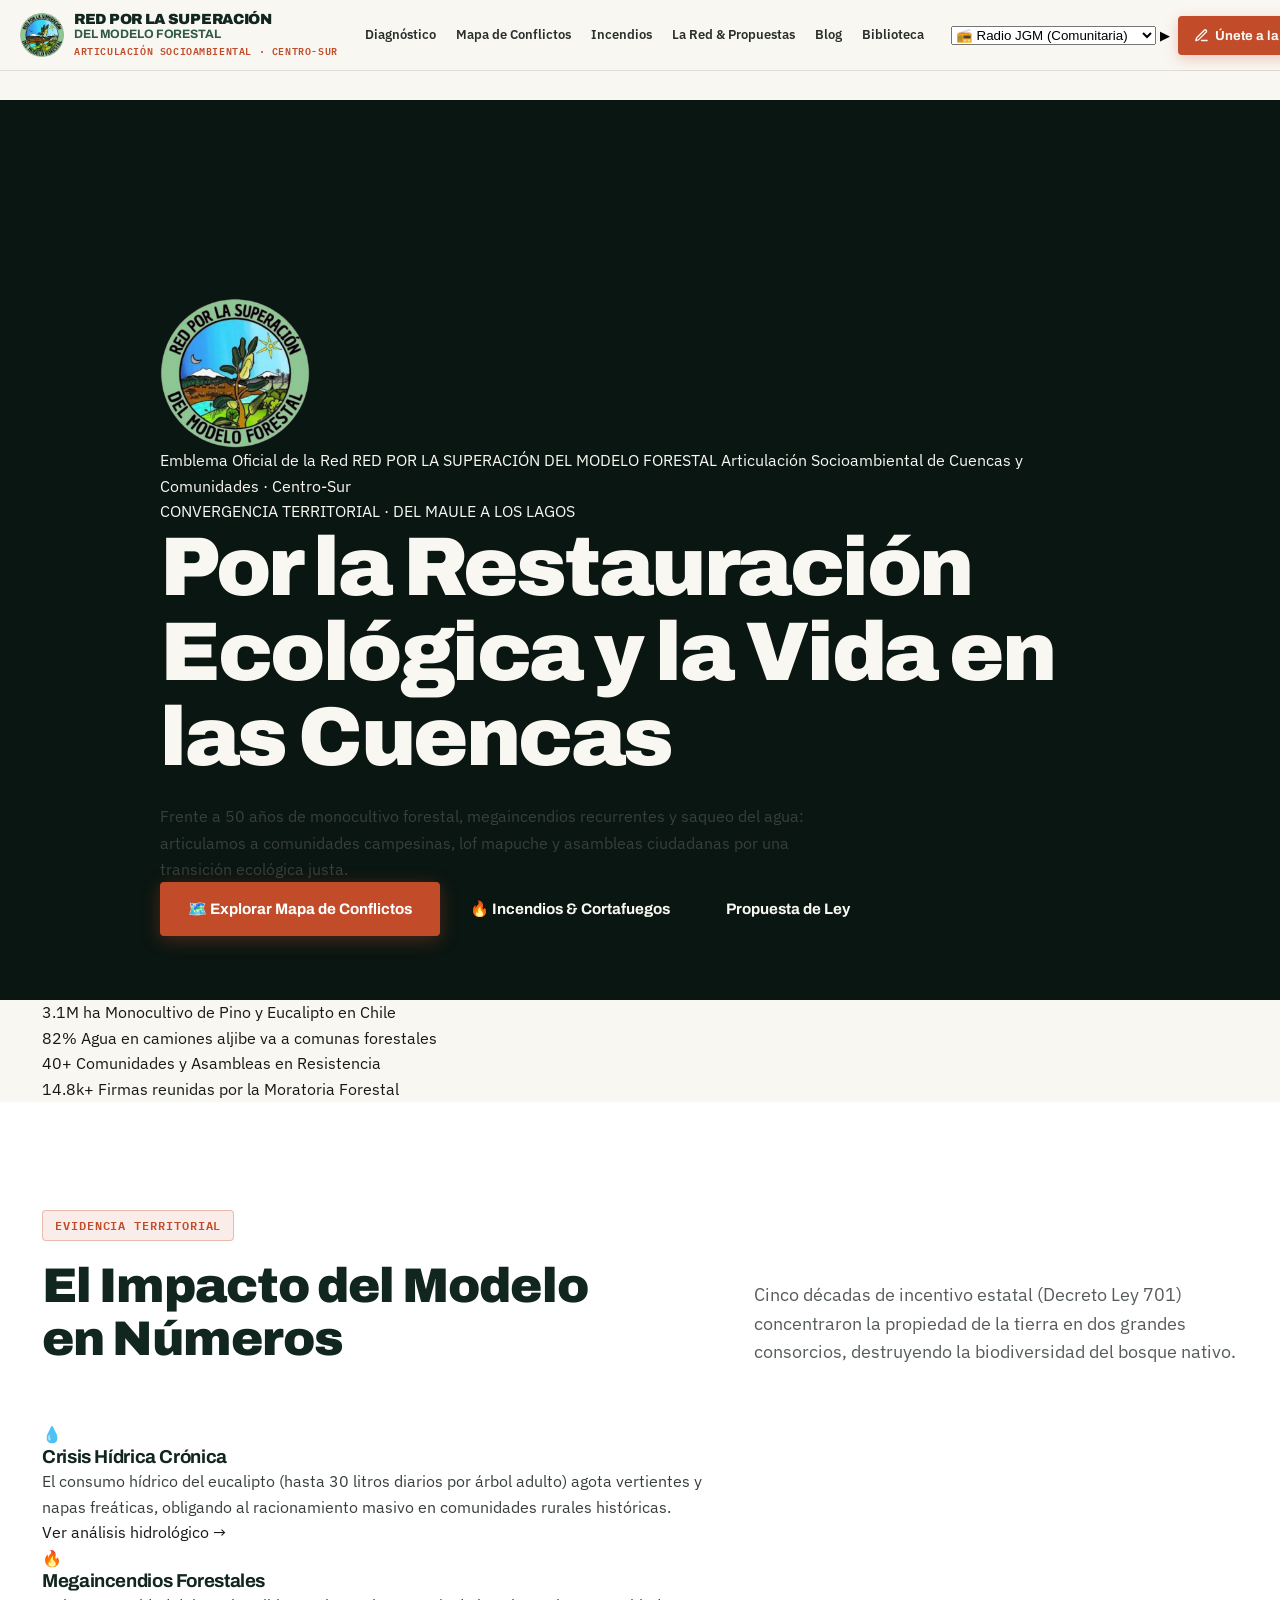
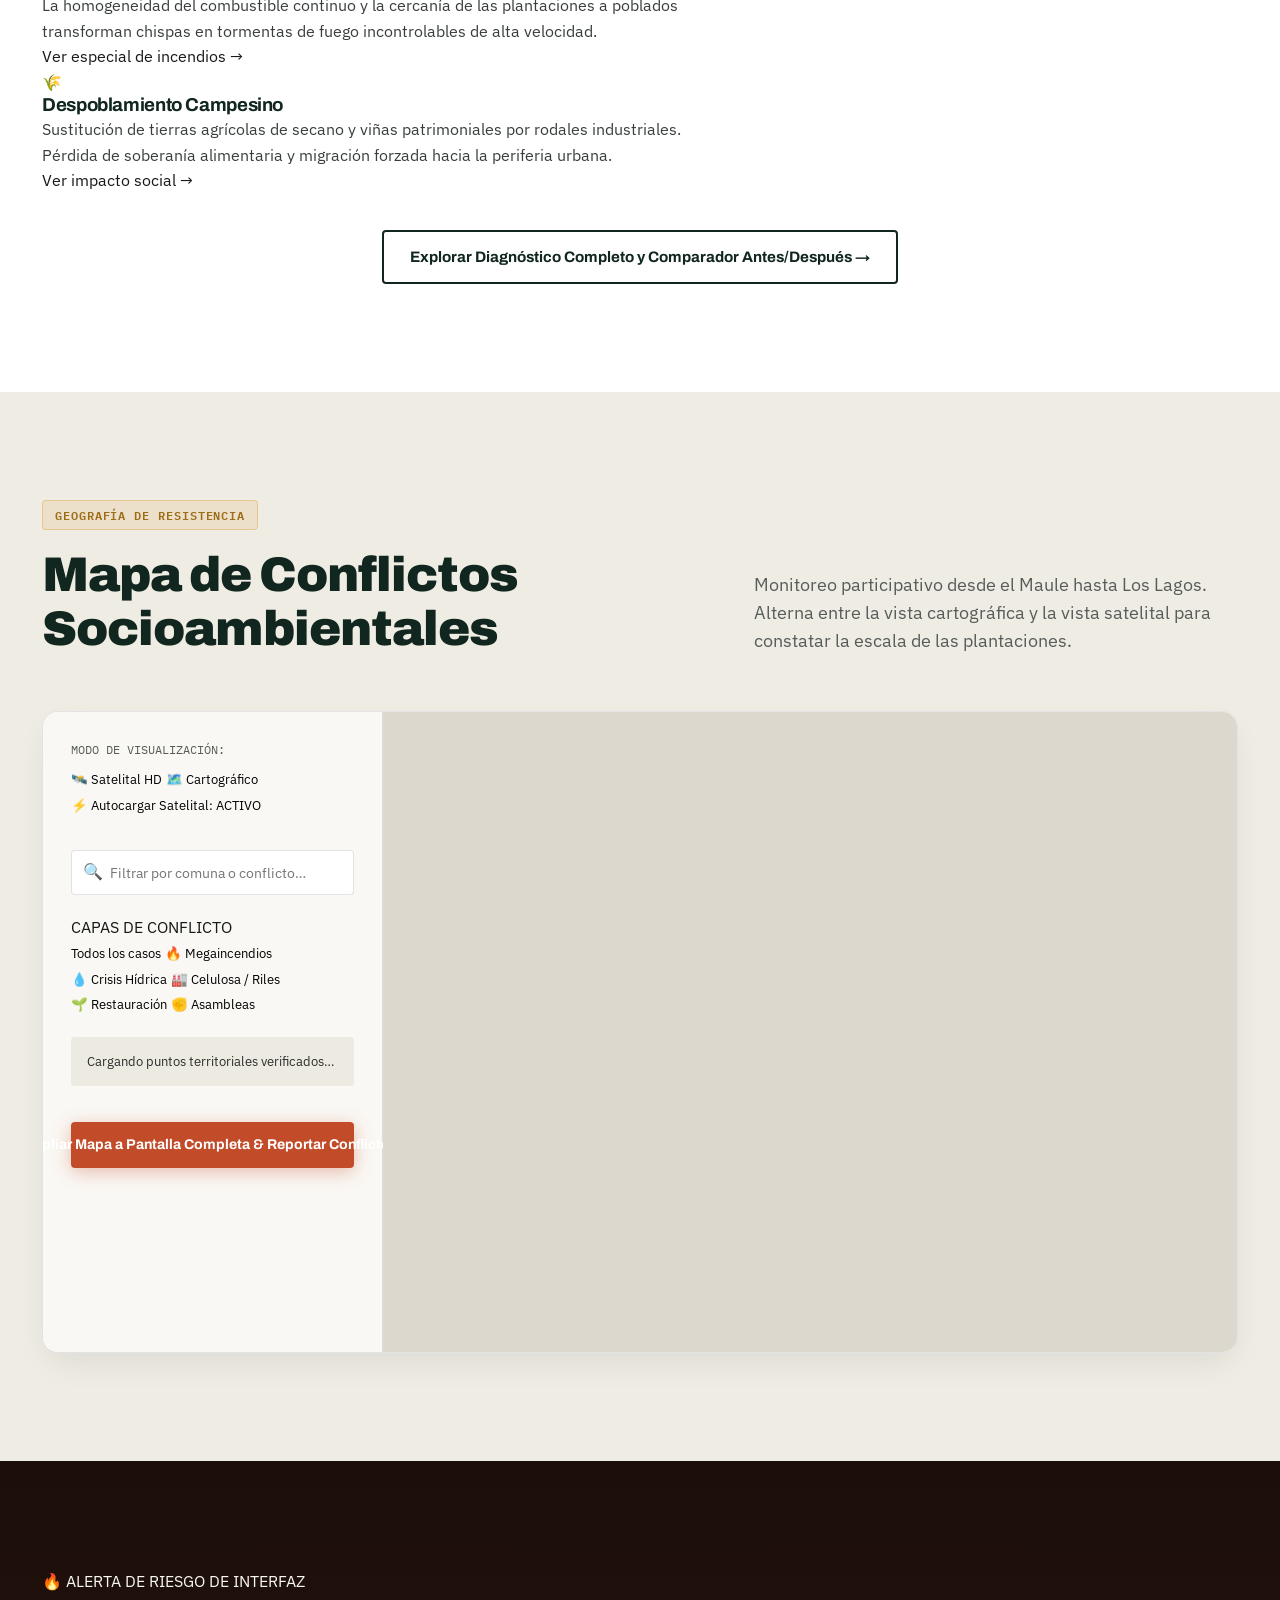
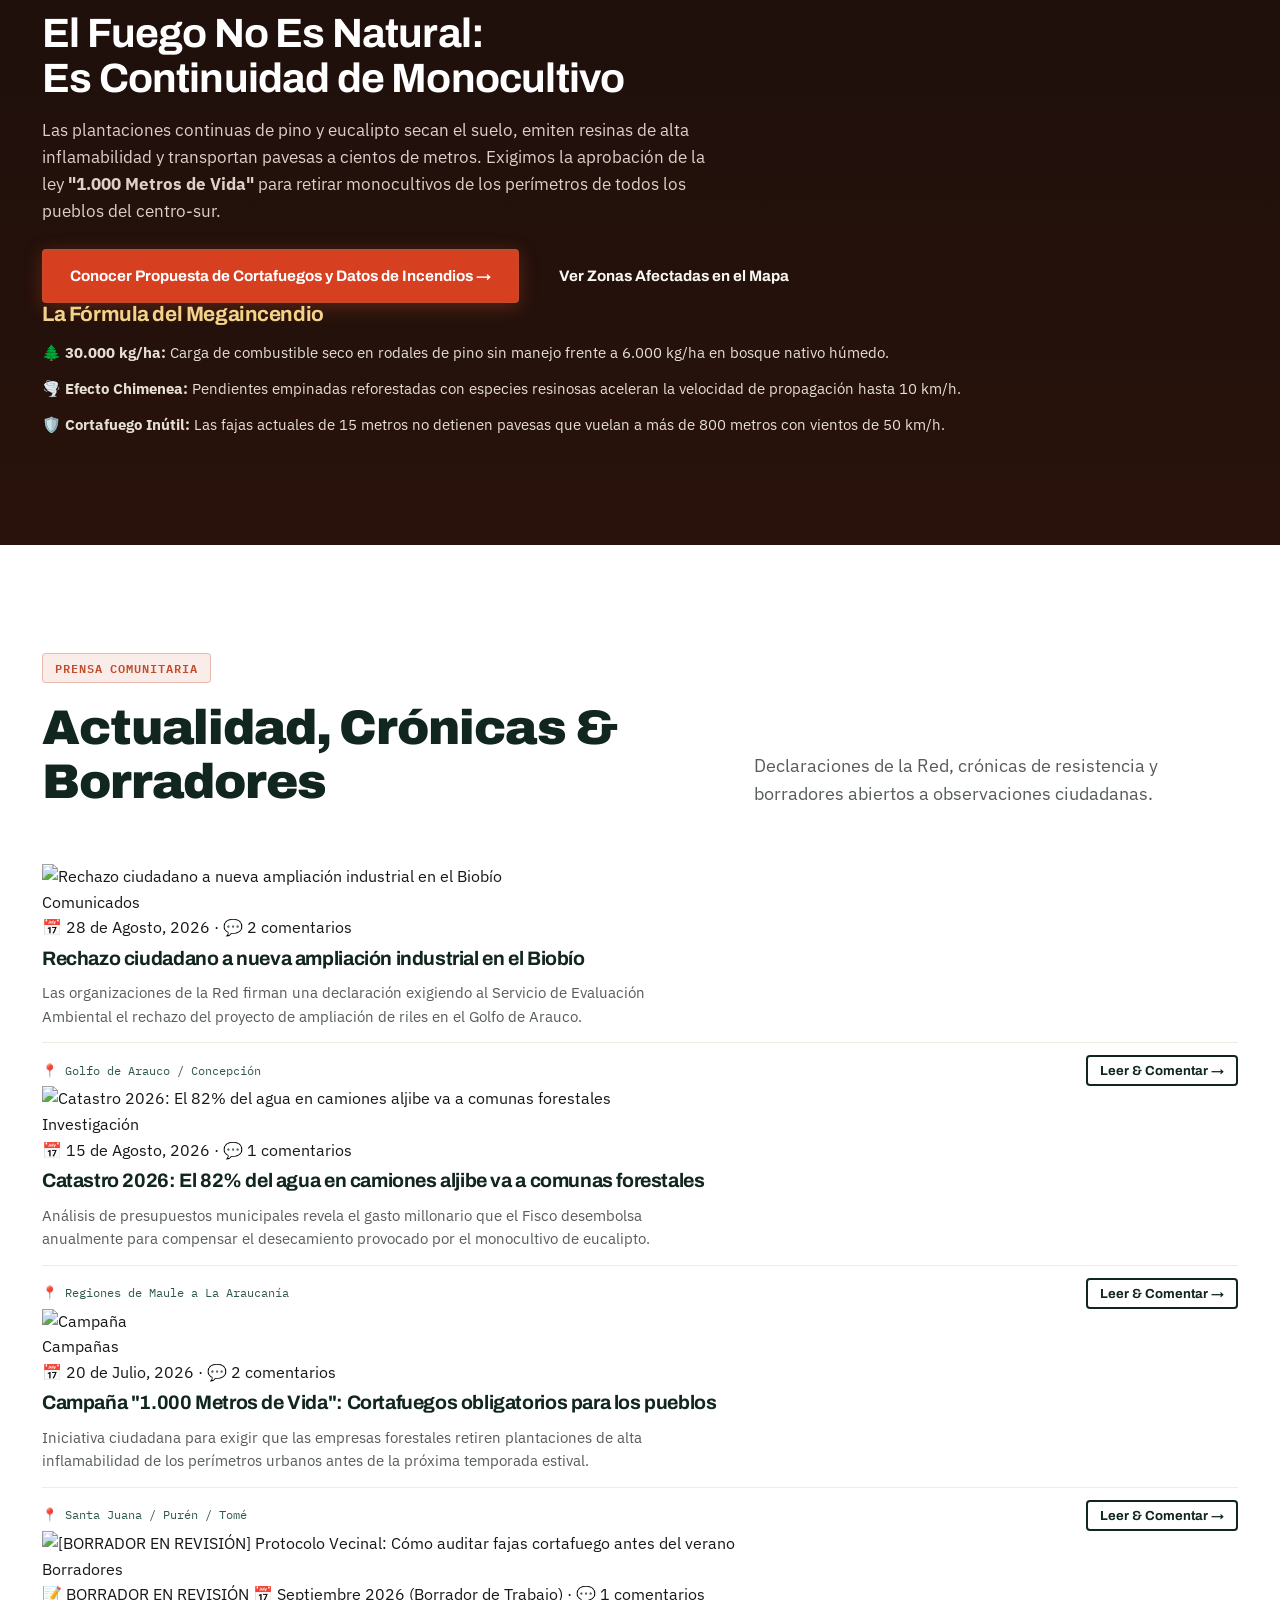
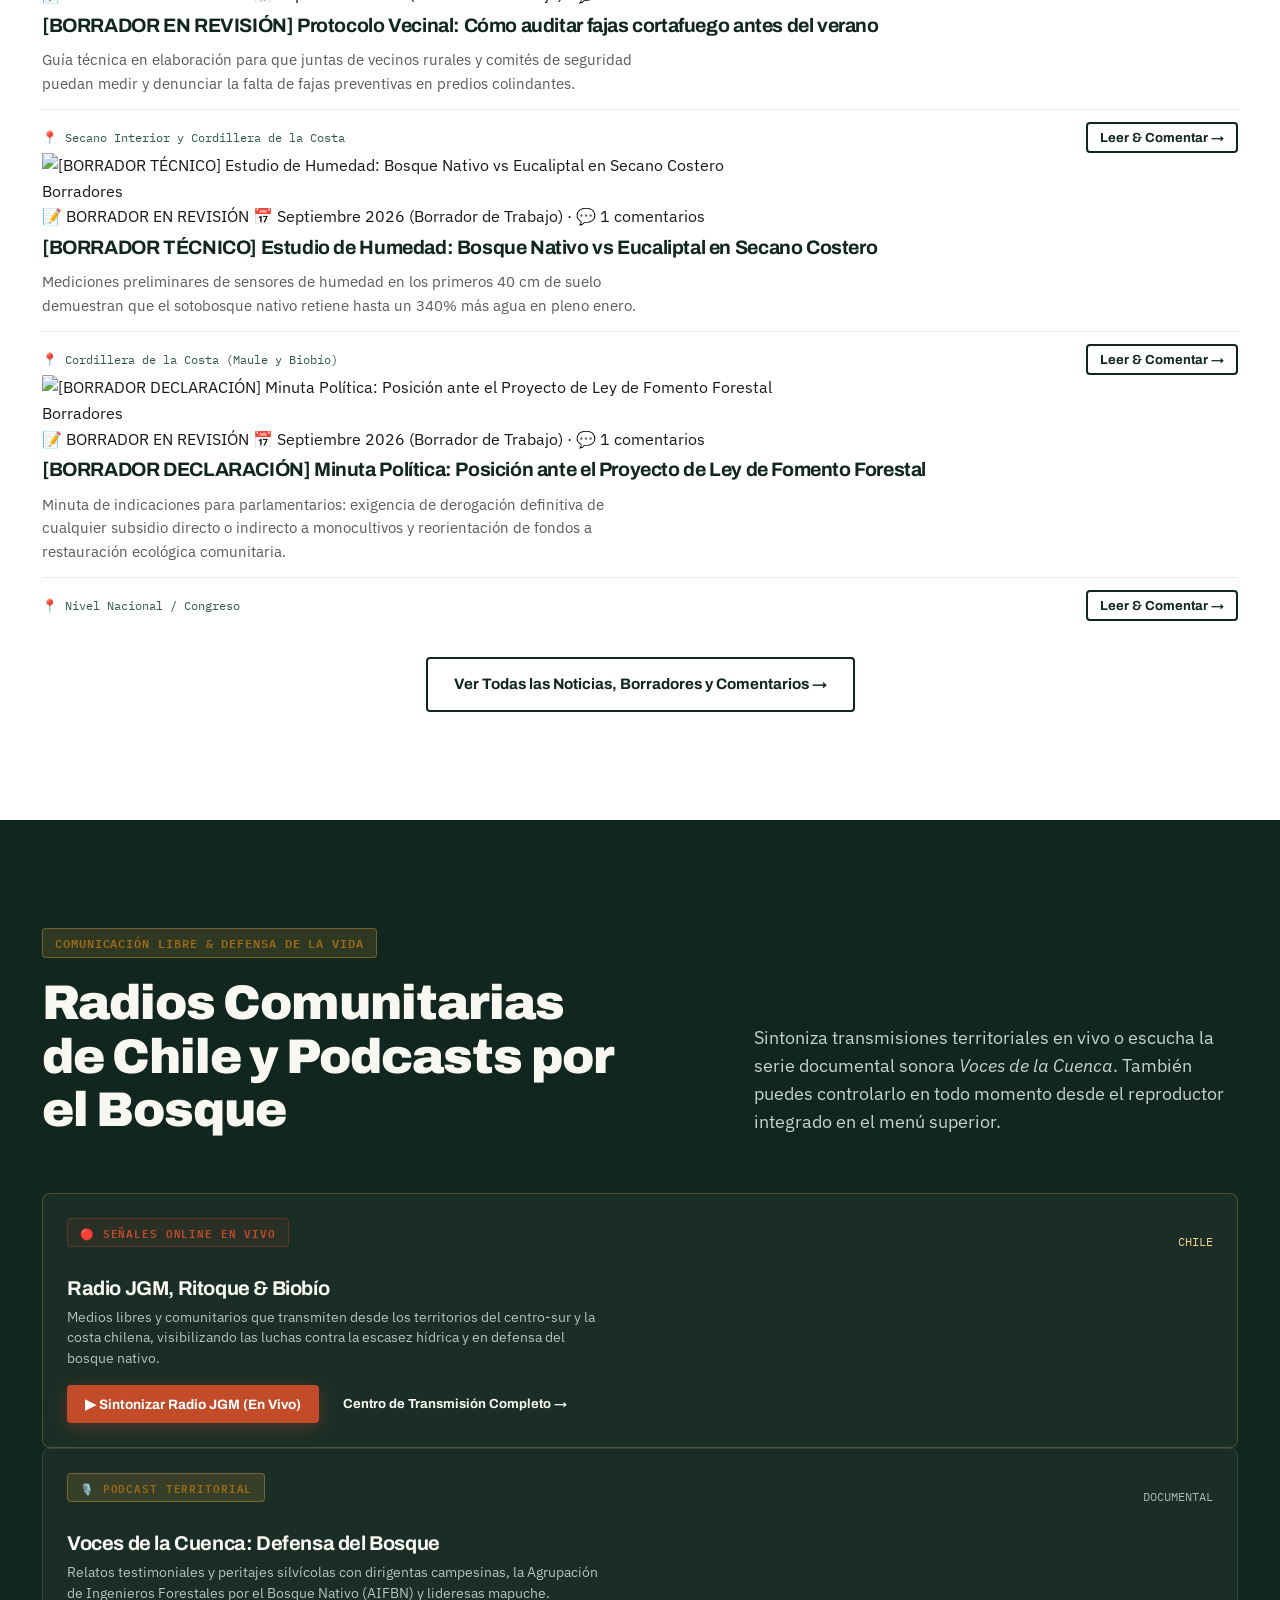
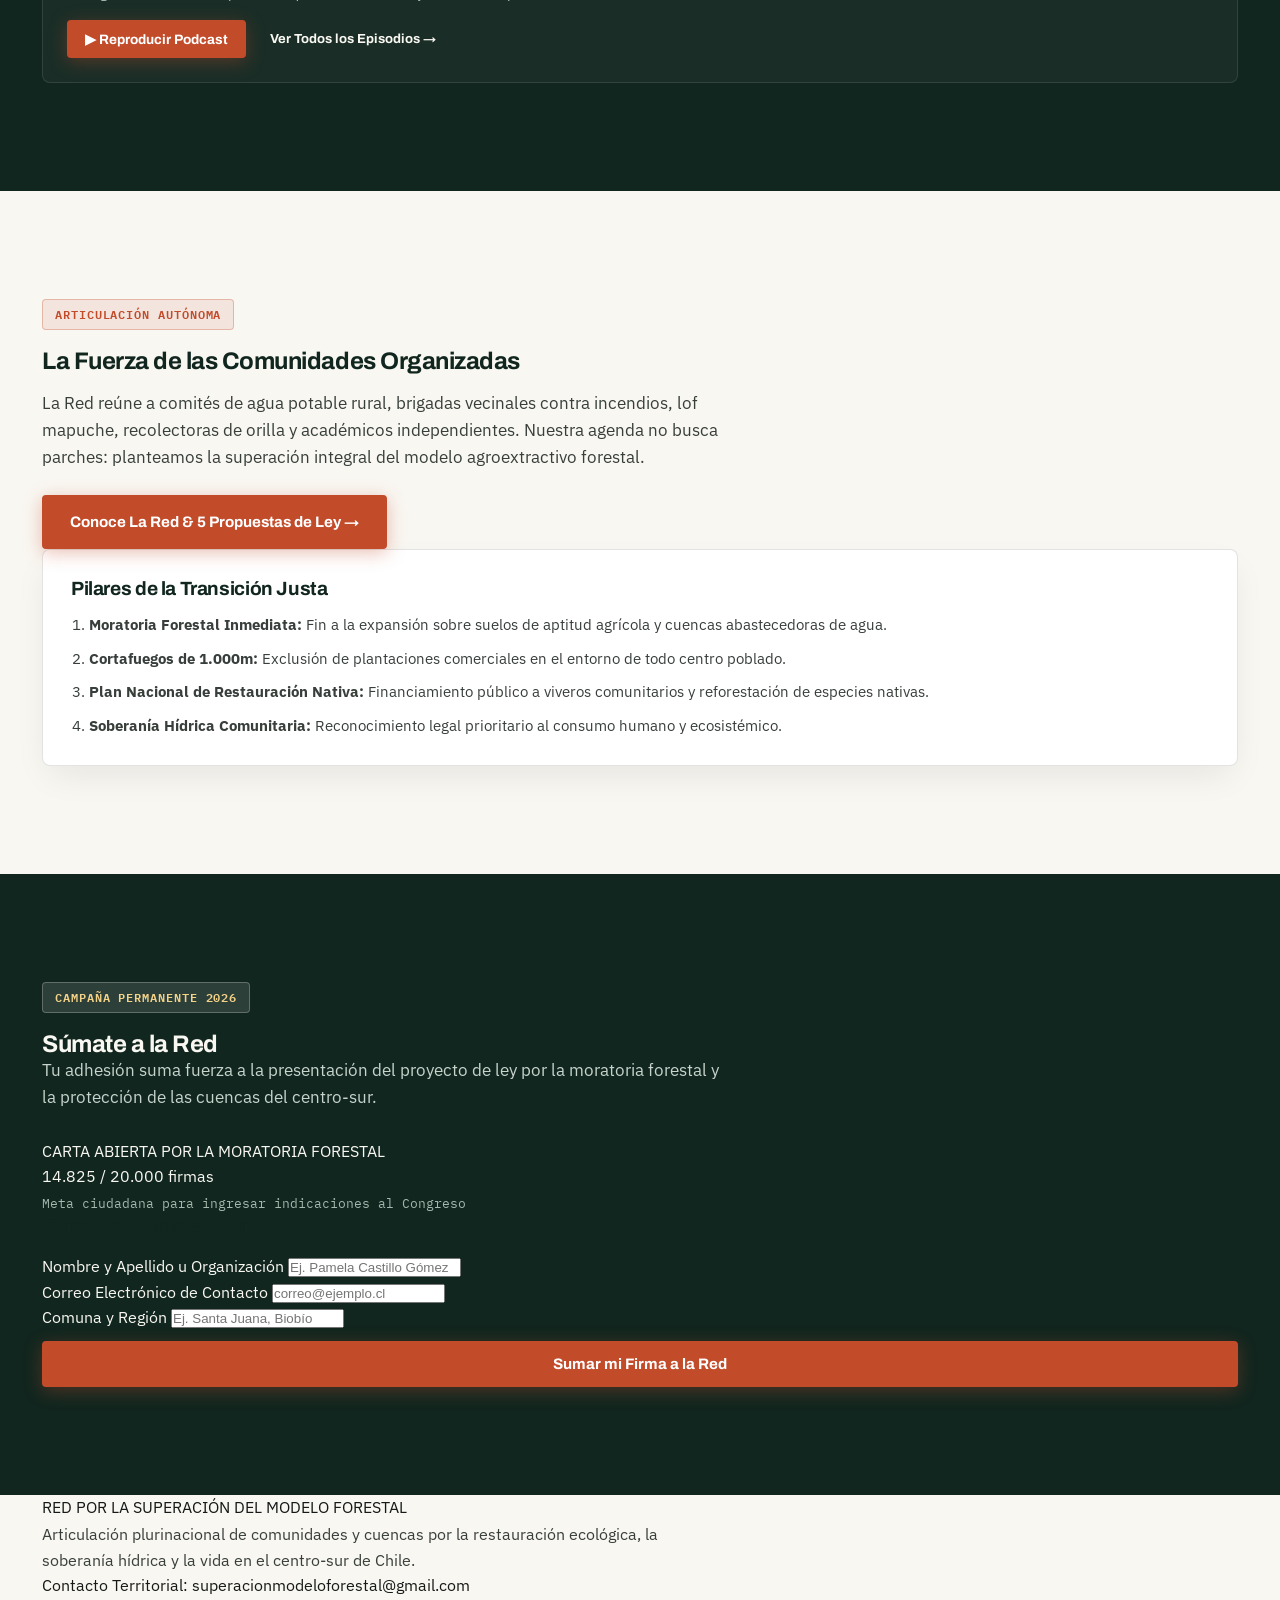
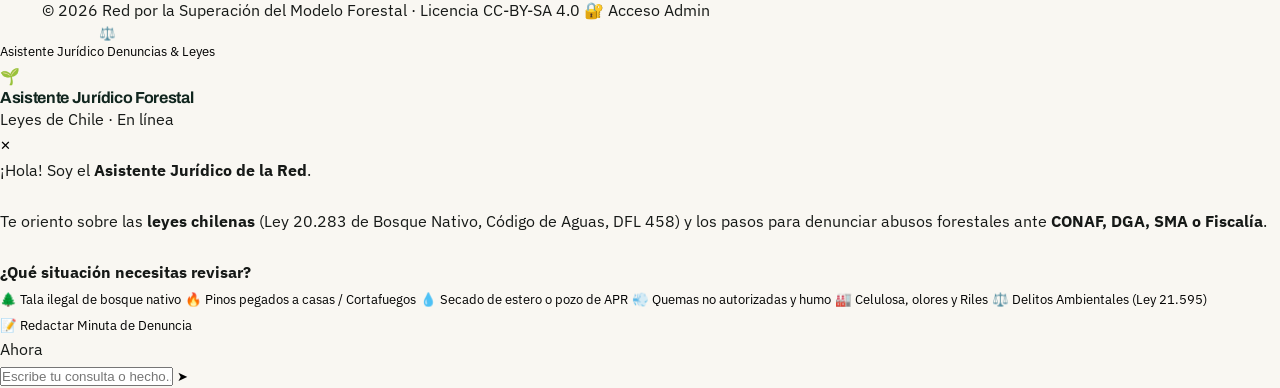
==== commit b30c5570: "fix(audit): redesign header to prevent overflow, fix radio streams, and repair collapsed grids" ====
--- a/index.html
+++ b/index.html
@@ -53,29 +53,21 @@
     </nav>
 
     <div class="header-cta-group">
-      <!-- Sintonizador de Radio y Podcast en el Menú -->
-      <div class="header-audio-widget" id="headerAudioWidget" title="Sintonizador de Radio Comunitaria y Podcasts">
-        <div class="audio-widget-select-wrap">
-          <span class="audio-widget-icon">📻</span>
-          <select id="headerAudioSelect" class="header-audio-select" aria-label="Seleccionar radio o podcast">
-            <optgroup label="📻 Radios Comunitarias de Chile">
-              <option value="kurruf" data-type="radio" data-src="https://radio.latina.red/radiokurruf.mp3">Radio Kurruf (Biobío / 107.5 FM)</option>
-              <option value="jgm" data-type="radio" data-src="https://sonic-us.arkeo.cl/8186/stream">Radio JGM (Nacional Comunitaria)</option>
-              <option value="ritoque" data-type="radio" data-src="https://archi-us.digitalproserver.com/ritoquefm_aac">Radio Ritoque (Valparaíso)</option>
-            </optgroup>
-            <optgroup label="🎙️ Podcasts por los Bosques">
-              <option value="pod1" data-type="podcast" data-src="https://ia801503.us.archive.org/15/items/audio-bosque-resumof/santa-juana-renacer-bosque.mp3">Ep. 01: Santa Juana tras el fuego</option>
-              <option value="pod2" data-type="podcast" data-src="https://ia801503.us.archive.org/15/items/audio-bosque-resumof/plantaciones-no-son-bosque.mp3">Ep. 02: Las plantaciones no son bosque</option>
-              <option value="pod3" data-type="podcast" data-src="https://ia801503.us.archive.org/15/items/audio-bosque-resumof/cuenca-contulmo-sequia.mp3">Ep. 03: Contulmo y la sed campesina</option>
-              <option value="pod4" data-type="podcast" data-src="https://ia801503.us.archive.org/15/items/audio-bosque-resumof/mujeres-lafkenche-itrofill.mp3">Ep. 04: Mujeres lafkenche & Itrofill Mogen</option>
-            </optgroup>
-          </select>
-        </div>
-        <button id="headerAudioPlayBtn" class="header-audio-btn" aria-label="Reproducir o pausar" title="Reproducir señal o podcast">
-          <span id="headerAudioPlayIcon">▶</span>
+      <!-- Sintonizador Directo de Radio Comunitaria & Podcasts -->
+      <div class="header-audio-widget" id="headerAudioWidget" title="Sintonizador de Radio y Podcasts">
+        <select id="headerAudioSelect" class="header-audio-select" aria-label="Seleccionar Señal de Audio">
+          <option value="jgm" data-src="https://sonic-us.arkeo.cl/8186/stream">📻 Radio JGM (Comunitaria)</option>
+          <option value="ritoque" data-src="https://archi-us.digitalproserver.com/ritoquefm_aac">📻 Radio Ritoque (Valparaíso)</option>
+          <option value="biobio" data-src="https://unlimited3-cl.dps.live/biobiosantiago/mp3/icecast.audio">📻 Radio Biobío (Centro-Sur)</option>
+          <option value="kambio" data-src="https://sonic.streamingchilenos.com/8048/stream">📻 Radio Kambio (Sur)</option>
+          <option value="podcast1" data-src="https://dn721906.ca.archive.org/0/items/AnaLeyAgroforestal/Ana%20ley%20agroforestal.mp3">🎙️ Podcast: Ley Agroforestal</option>
+          <option value="podcast2" data-src="https://upload.wikimedia.org/wikipedia/commons/2/2b/Singing-in-the-Rain-Forest-How-a-Tropical-Bird-Song-Transfers-Information-pone.0001580.s001.ogg">🎙️ Podcast: Canto del Chucao</option>
+        </select>
+        <button id="headerAudioPlayBtn" class="header-audio-play-btn" title="Reproducir señal de audio" aria-label="Reproducir o pausar audio">
+          <span class="audio-play-icon" id="headerAudioPlayIcon">▶</span>
         </button>
-        <div class="audio-wave-bars" id="headerAudioBars">
-          <span></span><span></span><span></span><span></span>
+        <div class="audio-wave-anim" id="headerAudioWave" style="display:none;">
+          <span></span><span></span><span></span>
         </div>
       </div>
 
@@ -379,7 +371,7 @@
         </p>
       </div>
 
-      <div style="display:grid;grid-template-columns:1fr 1fr;gap:28px;">
+      <div class="grid-2-responsive">
         <!-- Card 1: Radios en Vivo -->
         <div style="background:rgba(249,247,242,0.04);border:1px solid rgba(221,161,54,0.3);border-radius:var(--radio-md);padding:24px;display:flex;flex-direction:column;justify-content:space-between;">
           <div>
@@ -387,14 +379,14 @@
               <span class="mono-badge badge-verde" style="font-size:0.68rem;">🔴 SEÑALES ONLINE EN VIVO</span>
               <span style="font-family:'IBM Plex Mono',monospace;font-size:0.75rem;color:var(--ambar-suave);">CHILE</span>
             </div>
-            <h3 style="font-size:1.25rem;color:var(--blanco-hueso);margin-bottom:8px;">Radio Kurruf, JGM y Ritoque</h3>
+            <h3 style="font-size:1.25rem;color:var(--blanco-hueso);margin-bottom:8px;">Radio JGM, Ritoque & Biobío</h3>
             <p style="font-size:0.85rem;color:#B4C4BC;line-height:1.5;margin-bottom:16px;">
               Medios libres y comunitarios que transmiten desde los territorios del centro-sur y la costa chilena, visibilizando las luchas contra la escasez hídrica y en defensa del bosque nativo.
             </p>
           </div>
           <div style="display:flex;gap:10px;align-items:center;flex-wrap:wrap;">
-            <button onclick="if(document.getElementById('headerAudioSelect')){document.getElementById('headerAudioSelect').value='kurruf';document.getElementById('headerAudioPlayBtn').click();}" class="btn btn-primary" style="font-size:0.85rem;padding:9px 16px;">
-              ▶ Sintonizar Kurruf (107.5 FM)
+            <button onclick="window.playRadioStream('jgm')" class="btn btn-primary" style="font-size:0.85rem;padding:9px 16px;">
+              ▶ Sintonizar Radio JGM (En Vivo)
             </button>
             <a href="biblioteca.html#radio-live" class="btn btn-outline-light" style="font-size:0.82rem;padding:9px 14px;">
               Centro de Transmisión Completo →
@@ -406,8 +398,8 @@
         <div style="background:rgba(249,247,242,0.04);border:1px solid rgba(249,247,242,0.1);border-radius:var(--radio-md);padding:24px;display:flex;flex-direction:column;justify-content:space-between;">
           <div>
             <div style="display:flex;justify-content:space-between;align-items:center;margin-bottom:12px;">
-              <span class="mono-badge badge-amber" style="font-size:0.68rem;">🎙️ PODCAST OFICIAL RE-SU-MO-F</span>
-              <span style="font-family:'IBM Plex Mono',monospace;font-size:0.75rem;color:#A4B8AD;">5 EPISODIOS</span>
+              <span class="mono-badge badge-amber" style="font-size:0.68rem;">🎙️ PODCAST TERRITORIAL</span>
+              <span style="font-family:'IBM Plex Mono',monospace;font-size:0.75rem;color:#A4B8AD;">DOCUMENTAL</span>
             </div>
             <h3 style="font-size:1.25rem;color:var(--blanco-hueso);margin-bottom:8px;">Voces de la Cuenca: Defensa del Bosque</h3>
             <p style="font-size:0.85rem;color:#B4C4BC;line-height:1.5;margin-bottom:16px;">
@@ -415,8 +407,8 @@
             </p>
           </div>
           <div style="display:flex;gap:10px;align-items:center;flex-wrap:wrap;">
-            <button onclick="if(document.getElementById('headerAudioSelect')){document.getElementById('headerAudioSelect').value='pod1';document.getElementById('headerAudioPlayBtn').click();}" class="btn btn-primary" style="font-size:0.85rem;padding:9px 16px;">
-              ▶ Reproducir Ep. 01
+            <button onclick="window.playRadioStream('podcast1')" class="btn btn-primary" style="font-size:0.85rem;padding:9px 16px;">
+              ▶ Reproducir Podcast
             </button>
             <a href="biblioteca.html#podcast-player" class="btn btn-outline-light" style="font-size:0.82rem;padding:9px 14px;">
               Ver Todos los Episodios →
@@ -432,7 +424,7 @@
        ========================================================================== -->
   <section class="section" style="background:var(--blanco-hueso);">
     <div class="wrap">
-      <div style="display:grid;grid-template-columns:1fr 1fr;gap:40px;align-items:center;">
+      <div class="grid-2-responsive">
         <div>
           <span class="mono-badge">Articulación Autónoma</span>
           <h2>La Fuerza de las Comunidades Organizadas</h2>
--- a/css/style.css
+++ b/css/style.css
@@ -357,30 +357,32 @@
 }
 
 /* 2. Barra Principal del Header */
-/* 2. Barra Principal del Header - Distribución Tripartita: Logo (Izq) | Menú (Centro) | Únete (Der) */
+/* 2. Barra Principal del Header - Distribución: Logo (Izq) | Menú (Centro) | Audio + Únete (Der) */
 .header-container,
 .header-inner {
   max-width: 1440px;
   margin: 0 auto;
-  padding: 0 28px;
-  min-height: 80px;
+  padding: 0 20px;
+  min-height: 70px;
   display: flex;
   align-items: center;
   justify-content: space-between;
-  gap: 16px;
+  gap: 12px;
+  box-sizing: border-box;
+  overflow: visible;
   transition: min-height 0.25s cubic-bezier(0.16, 1, 0.3, 1), padding 0.25s ease;
 }
 
 header.scrolled .header-container,
 header.scrolled .header-inner {
-  min-height: 68px;
-}
-
-/* Identidad Gráfica: Logotipo Agrandado y Jerárquico */
+  min-height: 60px;
+}
+
+/* Identidad Gráfica: Logotipo Proporcional y Jerárquico */
 .brand-logo {
   display: flex;
   align-items: center;
-  gap: 14px;
+  gap: 10px;
   text-decoration: none;
   flex: 0 0 auto;
   transition: opacity 0.2s ease, transform 0.2s ease;
@@ -391,8 +393,8 @@
 }
 
 .brand-crest {
-  width: 56px;
-  height: 56px;
+  width: 44px;
+  height: 44px;
   display: flex;
   align-items: center;
   justify-content: center;
@@ -400,12 +402,12 @@
   transition: transform 0.3s cubic-bezier(0.16, 1, 0.3, 1);
 }
 .brand-logo:hover .brand-crest {
-  transform: scale(1.08) rotate(-2deg);
+  transform: scale(1.05) rotate(-2deg);
 }
 
 .brand-logo-img {
-  width: 56px;
-  height: 56px;
+  width: 44px;
+  height: 44px;
   object-fit: contain;
   display: block;
 }
@@ -425,7 +427,7 @@
 .brand-title-main {
   font-family: 'Archivo', sans-serif;
   font-weight: 900;
-  font-size: 1.05rem;
+  font-size: 0.92rem;
   letter-spacing: -0.02em;
   color: var(--bosque-profundo);
   white-space: nowrap;
@@ -434,7 +436,7 @@
 .brand-title-sub {
   font-family: 'Archivo', sans-serif;
   font-weight: 700;
-  font-size: 0.86rem;
+  font-size: 0.76rem;
   letter-spacing: -0.01em;
   color: var(--verde-musgo);
   white-space: nowrap;
@@ -442,44 +444,44 @@
 
 .brand-tagline {
   font-family: 'IBM Plex Mono', monospace;
-  font-size: 0.65rem;
+  font-size: 0.62rem;
   font-weight: 600;
-  letter-spacing: 0.07em;
+  letter-spacing: 0.06em;
   color: var(--terracota-viva);
   text-transform: uppercase;
-  margin-top: 2px;
+  margin-top: 1px;
   white-space: nowrap;
 }
 
-/* 3. Navegación Desktop Arquitectónica: Alineada y Centrada */
+/* 3. Navegación Desktop Arquitectónica: Alineada y Compacta */
 .nav-desktop {
   display: flex;
   align-items: center;
   justify-content: center;
   flex: 1 1 auto;
-  margin: 0 auto;
+  margin: 0 6px;
 }
 
 .nav-links-track {
   display: flex;
   align-items: center;
   justify-content: center;
-  gap: 4px;
+  gap: 2px;
   border-left: none;
   padding-left: 0;
 }
 
 .nav-link {
-  font-size: 0.86rem;
+  font-size: 0.80rem;
   font-weight: 600;
   color: var(--carbon-medio);
-  padding: 8px 12px;
+  padding: 6px 9px;
   border-radius: var(--radio-sm);
   transition: var(--trans-suave);
   position: relative;
   display: inline-flex;
   align-items: center;
-  gap: 5px;
+  gap: 4px;
   white-space: nowrap;
   background: transparent;
   border: none;
@@ -602,18 +604,18 @@
 .header-cta-group {
   display: flex;
   align-items: center;
-  gap: 12px;
+  gap: 8px;
   flex-shrink: 0;
   margin-left: auto;
 }
 
 .header-cta-btn {
-  padding: 10px 20px;
-  font-size: 0.88rem;
+  padding: 7px 14px;
+  font-size: 0.82rem;
   font-weight: 700;
   display: inline-flex;
   align-items: center;
-  gap: 8px;
+  gap: 6px;
   background: var(--terracota-viva);
   color: var(--blanco-hueso);
   border-radius: var(--radio-sm);
@@ -625,15 +627,15 @@
 .header-cta-btn:hover {
   background: var(--terracota-fuego);
   color: #FFF;
-  transform: translateY(-2px);
-  box-shadow: 0 6px 20px rgba(194, 75, 42, 0.38);
+  transform: translateY(-1px);
+  box-shadow: 0 6px 18px rgba(194, 75, 42, 0.38);
 }
 
 .cta-counter-chip {
   background: rgba(255, 255, 255, 0.22);
-  padding: 2px 7px;
-  border-radius: 10px;
-  font-size: 0.72rem;
+  padding: 1px 6px;
+  border-radius: 8px;
+  font-size: 0.68rem;
   font-family: 'IBM Plex Mono', monospace;
   font-weight: 600;
   letter-spacing: 0.02em;
@@ -1057,9 +1059,13 @@
 }
 
 .slider-img-after-wrapper .slider-img {
-  width: 100%;
+  position: absolute;
+  top: 0;
+  left: 0;
+  width: var(--slider-container-w, 100%);
   height: 100%;
   max-width: none;
+  object-fit: cover;
 }
 
 .slider-badge {
@@ -2822,45 +2828,37 @@
   }
 }
 
-@media (max-width: 1380px) and (min-width: 1081px) {
-  .header-container,
-  .header-inner {
-    padding: 0 16px;
-    gap: 10px;
-  }
-  .brand-logo {
-    gap: 10px;
-  }
-  .brand-crest, .brand-logo-img {
-    width: 48px;
-    height: 48px;
-  }
-  .brand-title-main {
-    font-size: 0.94rem;
-  }
-  .brand-title-sub {
-    font-size: 0.8rem;
-  }
+/* Responsive Header: Breakpoint a 1180px para evitar colapso de menú y desborde */
+@media (max-width: 1340px) and (min-width: 1181px) {
   .brand-tagline {
     display: none;
   }
-  .nav-link {
-    padding: 6px 8px;
-    font-size: 0.79rem;
-  }
-  .header-cta-btn {
-    padding: 8px 14px;
-    font-size: 0.82rem;
-  }
-}
-
-@media (max-width: 1080px) {
-  .nav-desktop, .header-cta-btn {
-    display: none;
+  .header-audio-select {
+    max-width: 110px;
+  }
+}
+
+@media (max-width: 1180px) {
+  .nav-desktop {
+    display: none !important;
   }
   .mobile-menu-btn {
     display: flex;
+    margin-left: 0;
+  }
+  .header-cta-group {
+    display: flex;
+    align-items: center;
+    gap: 8px;
     margin-left: auto;
+  }
+  .header-cta-btn {
+    display: inline-flex !important;
+    padding: 6px 12px;
+    font-size: 0.78rem;
+  }
+  .brand-tagline {
+    display: none;
   }
   .status-detail, .status-right {
     display: none;
@@ -2873,25 +2871,40 @@
 @media (max-width: 768px) {
   .header-container,
   .header-inner {
-    min-height: 64px;
-    padding: 0 16px;
+    min-height: 60px;
+    padding: 0 12px;
+    gap: 8px;
   }
   .brand-crest, .brand-logo-img {
-    width: 44px;
-    height: 44px;
+    width: 38px;
+    height: 38px;
   }
   .top-status-bar {
     font-size: 0.65rem;
     height: 28px;
   }
   .brand-title-main {
-    font-size: 0.86rem;
+    font-size: 0.84rem;
   }
   .brand-title-sub {
-    font-size: 0.75rem;
+    display: none;
   }
   .brand-tagline {
     display: none;
+  }
+  .header-audio-select {
+    display: none;
+  }
+  .header-audio-widget {
+    padding: 2px 6px;
+    gap: 4px;
+  }
+  .cta-counter-chip {
+    display: none;
+  }
+  .header-cta-btn {
+    padding: 6px 10px;
+    font-size: 0.76rem;
   }
   .hero-section {
     margin-top: 88px;
@@ -3736,11 +3749,11 @@
 .header-audio-widget {
   display: inline-flex;
   align-items: center;
-  gap: 8px;
+  gap: 6px;
   background: rgba(17, 38, 31, 0.06);
-  border: 1px solid rgba(17, 38, 31, 0.14);
+  border: 1px solid rgba(17, 38, 31, 0.16);
   border-radius: 999px;
-  padding: 4px 10px 4px 6px;
+  padding: 3px 8px 3px 4px;
   transition: all 0.2s ease;
   flex-shrink: 0;
 }
@@ -3750,9 +3763,11 @@
   border-color: rgba(17, 38, 31, 0.25);
 }
 
-.header-audio-btn {
-  width: 32px;
-  height: 32px;
+.header-audio-btn,
+.header-audio-play-btn {
+  width: 28px;
+  height: 28px;
+  min-width: 28px;
   border-radius: 50%;
   background: var(--bosque-profundo);
   color: var(--ambar-suave);
@@ -3761,45 +3776,40 @@
   display: flex;
   align-items: center;
   justify-content: center;
-  font-size: 0.85rem;
+  font-size: 0.78rem;
   transition: all 0.2s cubic-bezier(0.16, 1, 0.3, 1);
   box-shadow: 0 2px 8px rgba(10, 22, 18, 0.2);
   flex-shrink: 0;
-}
-
-.header-audio-btn:hover {
+  padding: 0;
+}
+
+.header-audio-btn:hover,
+.header-audio-play-btn:hover {
   transform: scale(1.08);
   background: var(--terracota-viva);
   color: #FFF;
 }
 
-.header-audio-btn.playing {
+.header-audio-btn.playing,
+.header-audio-play-btn.playing {
   background: var(--terracota-viva);
   color: #FFF;
-}
-
-.audio-widget-select-wrap {
-  display: flex;
-  align-items: center;
-  gap: 6px;
-}
-
-.audio-widget-icon {
-  font-size: 0.95rem;
-  line-height: 1;
 }
 
 .header-audio-select {
   background: transparent;
   border: none;
   font-family: 'IBM Plex Sans', sans-serif;
-  font-size: 0.78rem;
+  font-size: 0.74rem;
   font-weight: 600;
   color: var(--carbon-medio);
   cursor: pointer;
-  max-width: 195px;
+  max-width: 130px;
   outline: none;
-  padding-right: 4px;
+  padding-right: 2px;
+  text-overflow: ellipsis;
+  white-space: nowrap;
+  overflow: hidden;
 }
 
 .header-audio-select option {
@@ -3808,45 +3818,59 @@
   font-size: 0.82rem;
 }
 
-.audio-wave-bars {
-  display: flex;
-  align-items: center;
+.audio-wave-bars,
+.audio-wave-anim {
+  display: flex;
+  align-items: flex-end;
   gap: 2px;
-  height: 14px;
+  height: 12px;
   padding: 0 2px;
 }
 
-.audio-wave-bars span {
-  width: 2.5px;
+.audio-wave-bars span,
+.audio-wave-anim span {
+  width: 2px;
   height: 4px;
   background: var(--terracota-viva);
   border-radius: 2px;
   transition: height 0.2s ease;
 }
 
-.header-audio-widget.playing .audio-wave-bars span {
+.header-audio-widget.playing .audio-wave-bars span,
+.header-audio-widget.playing .audio-wave-anim span {
   animation: audioWave 0.8s ease-in-out infinite alternate;
 }
 
-.header-audio-widget.playing .audio-wave-bars span:nth-child(1) { animation-delay: 0.0s; }
-.header-audio-widget.playing .audio-wave-bars span:nth-child(2) { animation-delay: 0.2s; }
-.header-audio-widget.playing .audio-wave-bars span:nth-child(3) { animation-delay: 0.4s; }
-.header-audio-widget.playing .audio-wave-bars span:nth-child(4) { animation-delay: 0.1s; }
+.header-audio-widget.playing .audio-wave-bars span:nth-child(1),
+.header-audio-widget.playing .audio-wave-anim span:nth-child(1) { animation-delay: 0.0s; }
+.header-audio-widget.playing .audio-wave-bars span:nth-child(2),
+.header-audio-widget.playing .audio-wave-anim span:nth-child(2) { animation-delay: 0.2s; }
+.header-audio-widget.playing .audio-wave-bars span:nth-child(3),
+.header-audio-widget.playing .audio-wave-anim span:nth-child(3) { animation-delay: 0.4s; }
 
 @keyframes audioWave {
-  0% { height: 4px; }
-  100% { height: 14px; }
-}
-
-@media (max-width: 900px) {
-  .header-audio-select {
-    max-width: 130px;
-  }
-}
-@media (max-width: 600px) {
-  .header-audio-select {
-    display: none;
-  }
+  0% { height: 3px; }
+  100% { height: 12px; }
+}
+
+/* Grillas Responsivas y Correcciones de Colapso */
+.grid-2-responsive {
+  display: grid;
+  grid-template-columns: 1fr 1fr;
+  gap: 32px;
+  align-items: center;
+}
+@media (max-width: 880px) {
+  .grid-2-responsive {
+    grid-template-columns: 1fr;
+    gap: 24px;
+  }
+}
+
+.organizaciones-grid {
+  display: grid;
+  grid-template-columns: repeat(auto-fill, minmax(290px, 1fr));
+  gap: 22px;
 }
 
 /* ==========================================================================
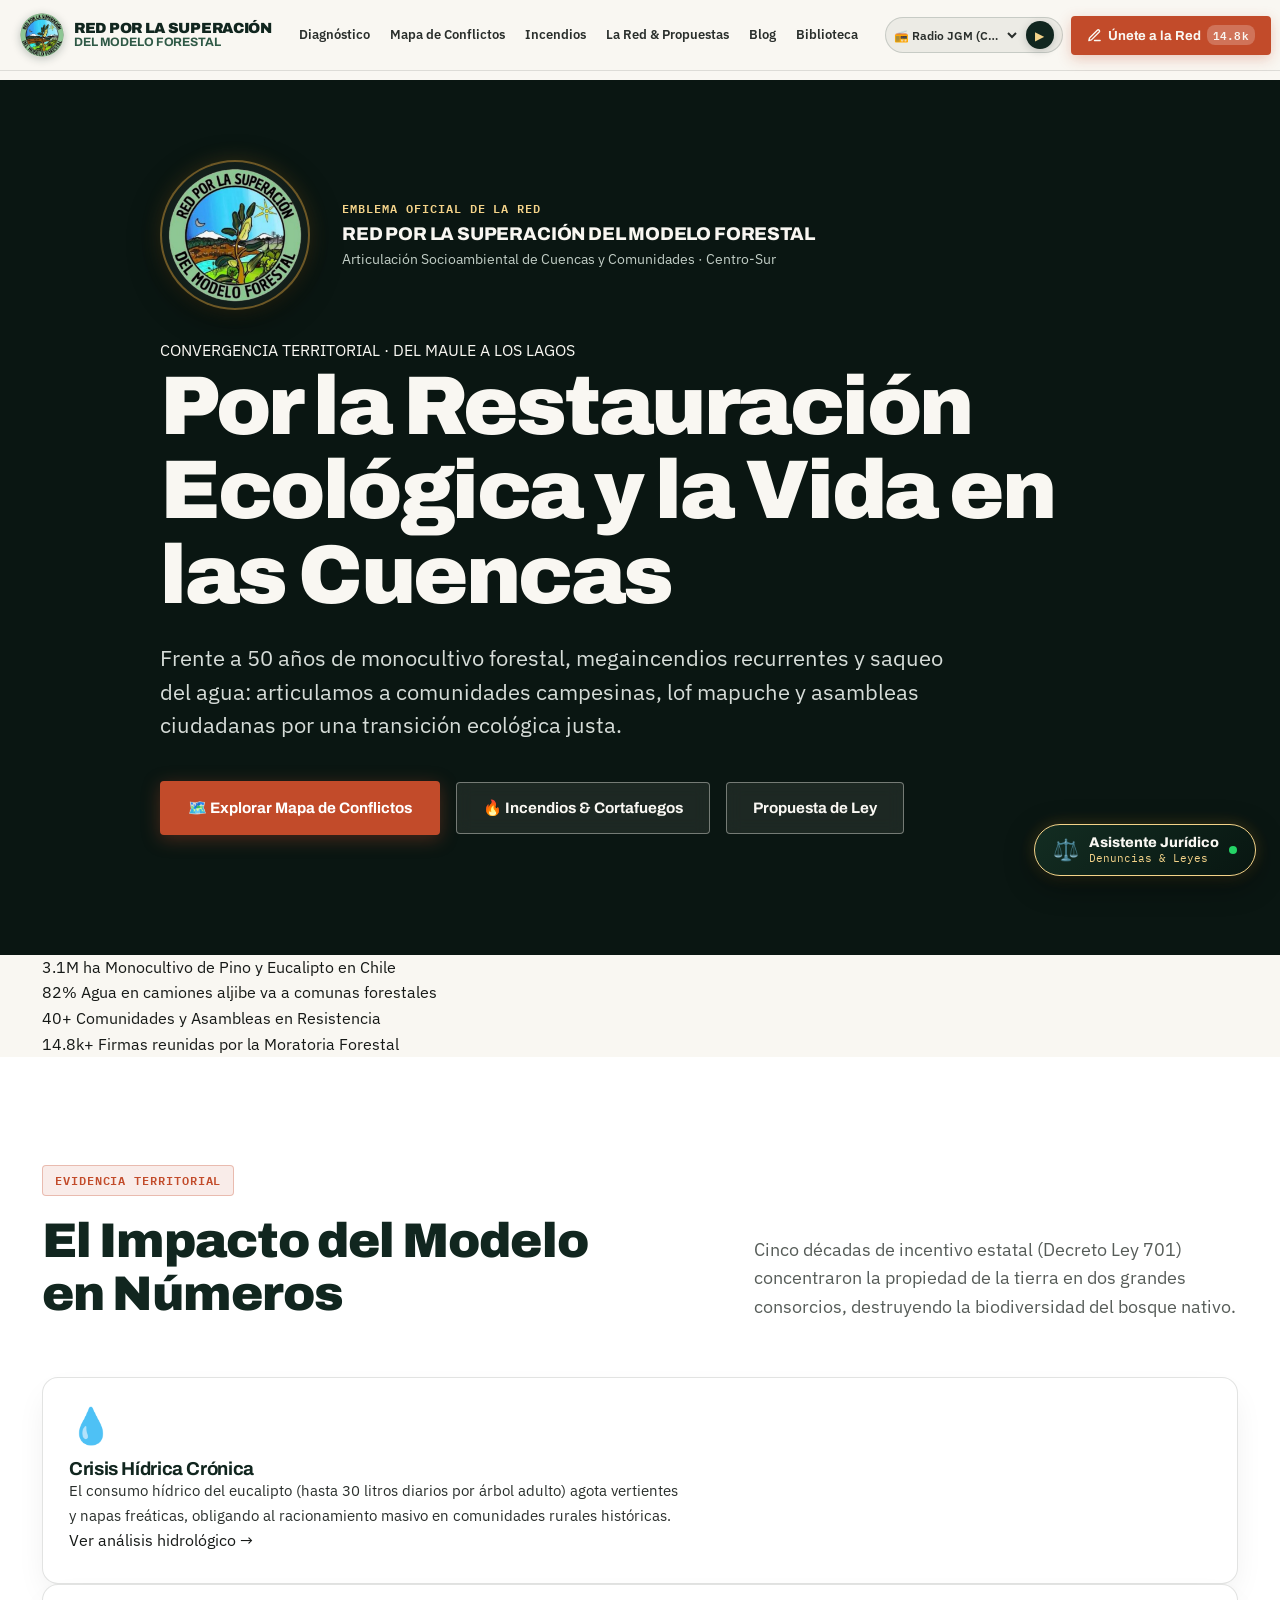
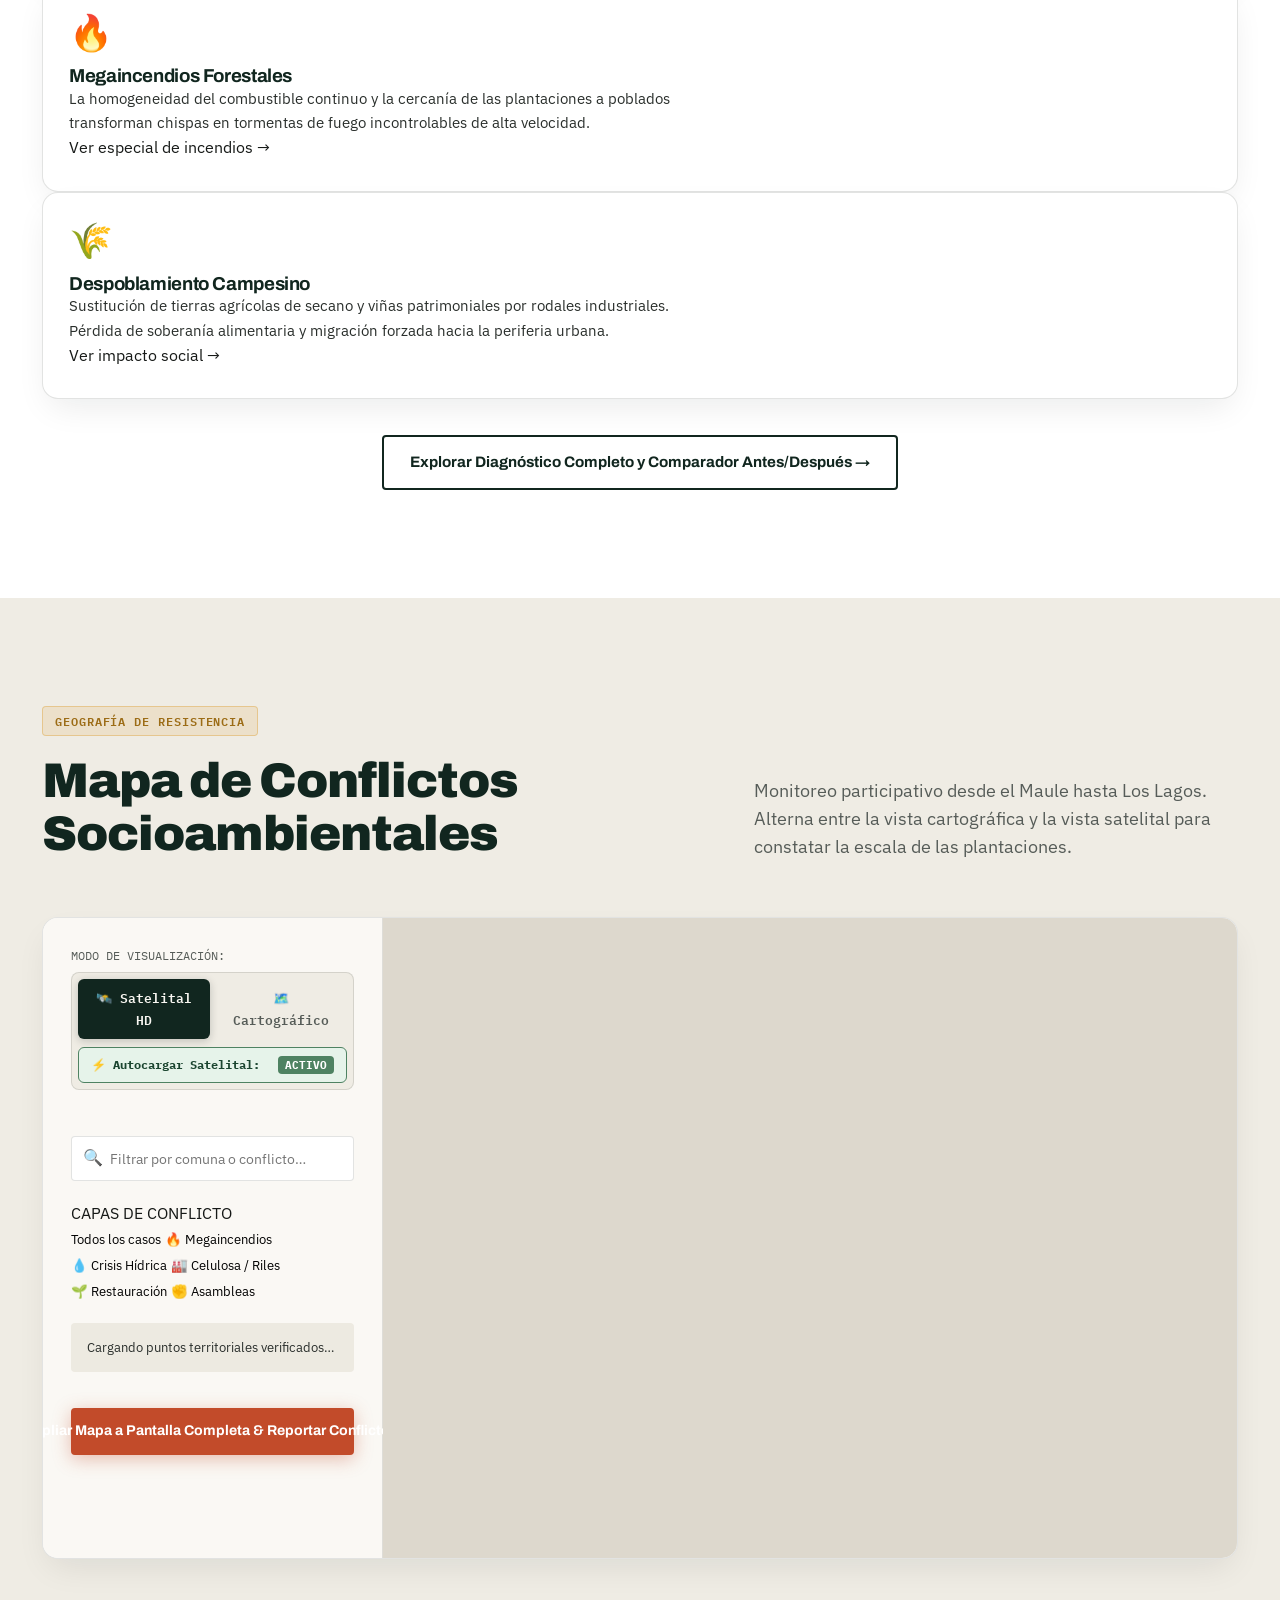
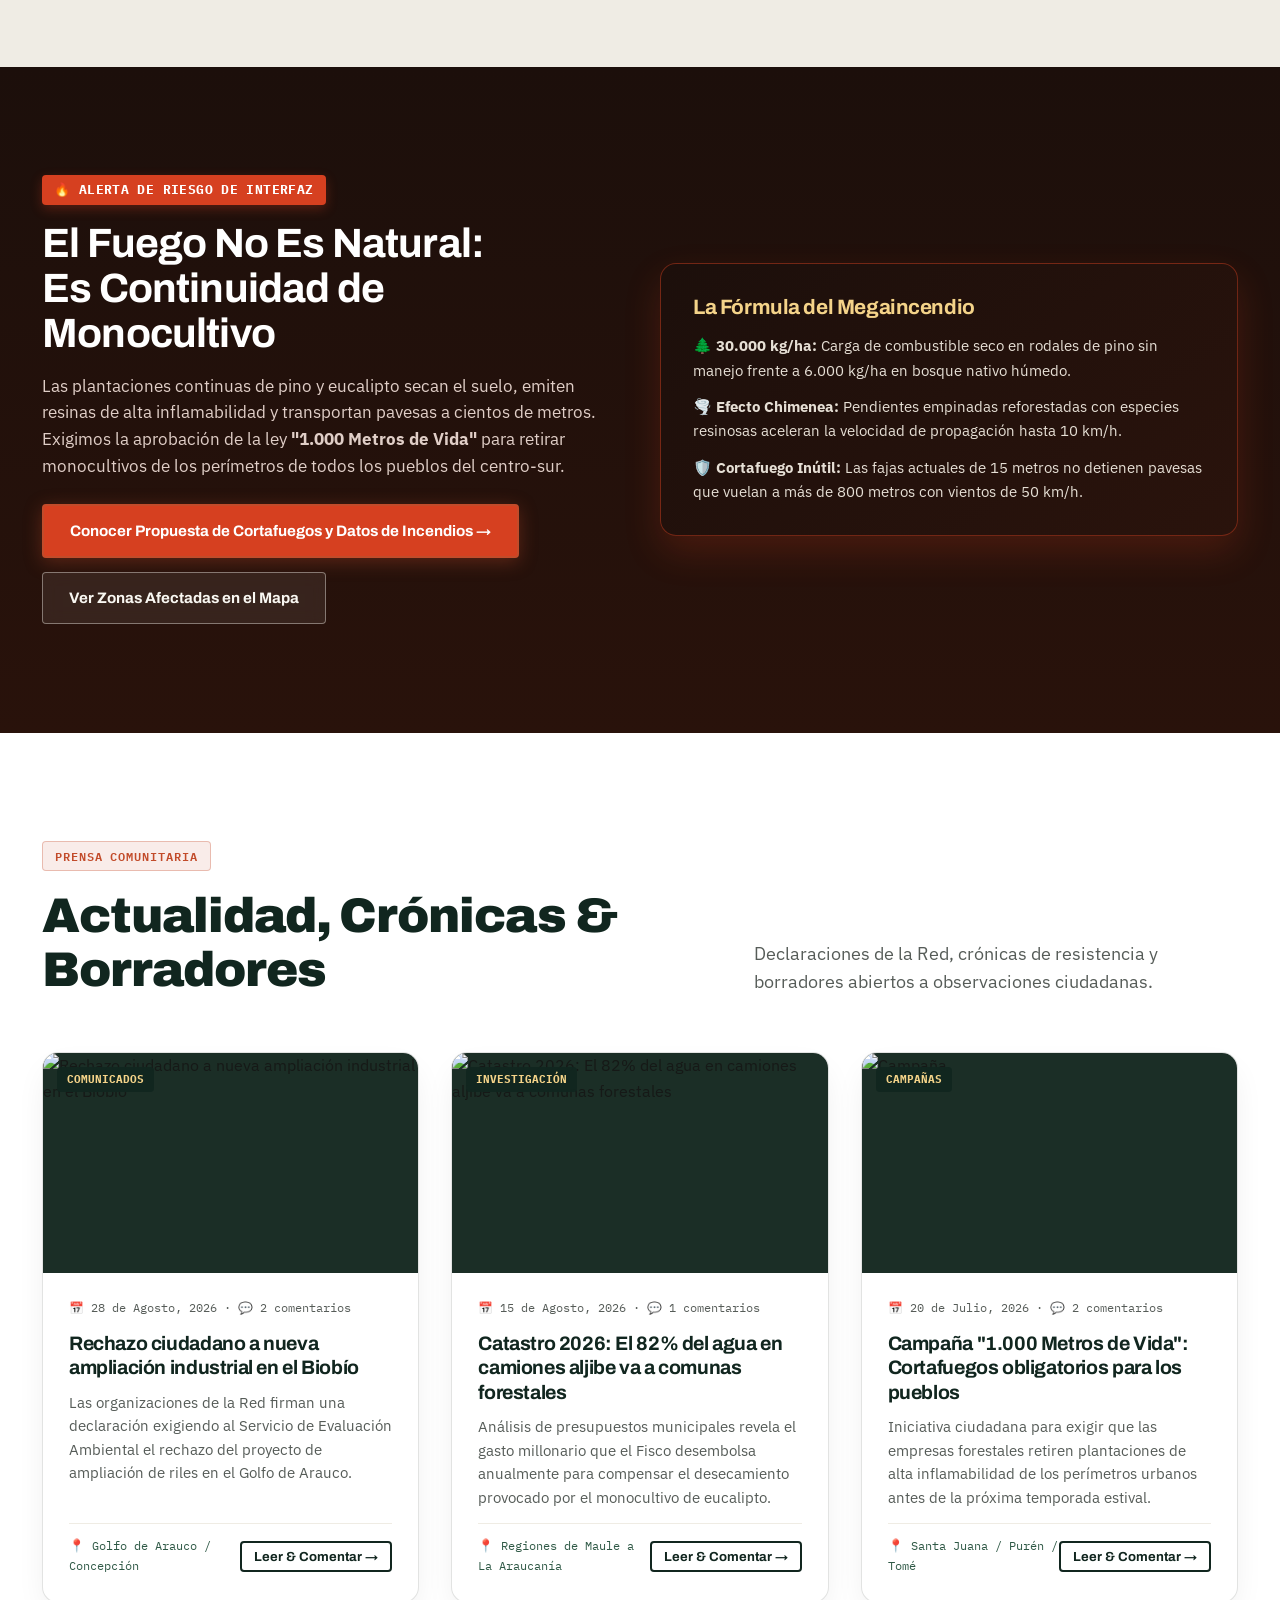
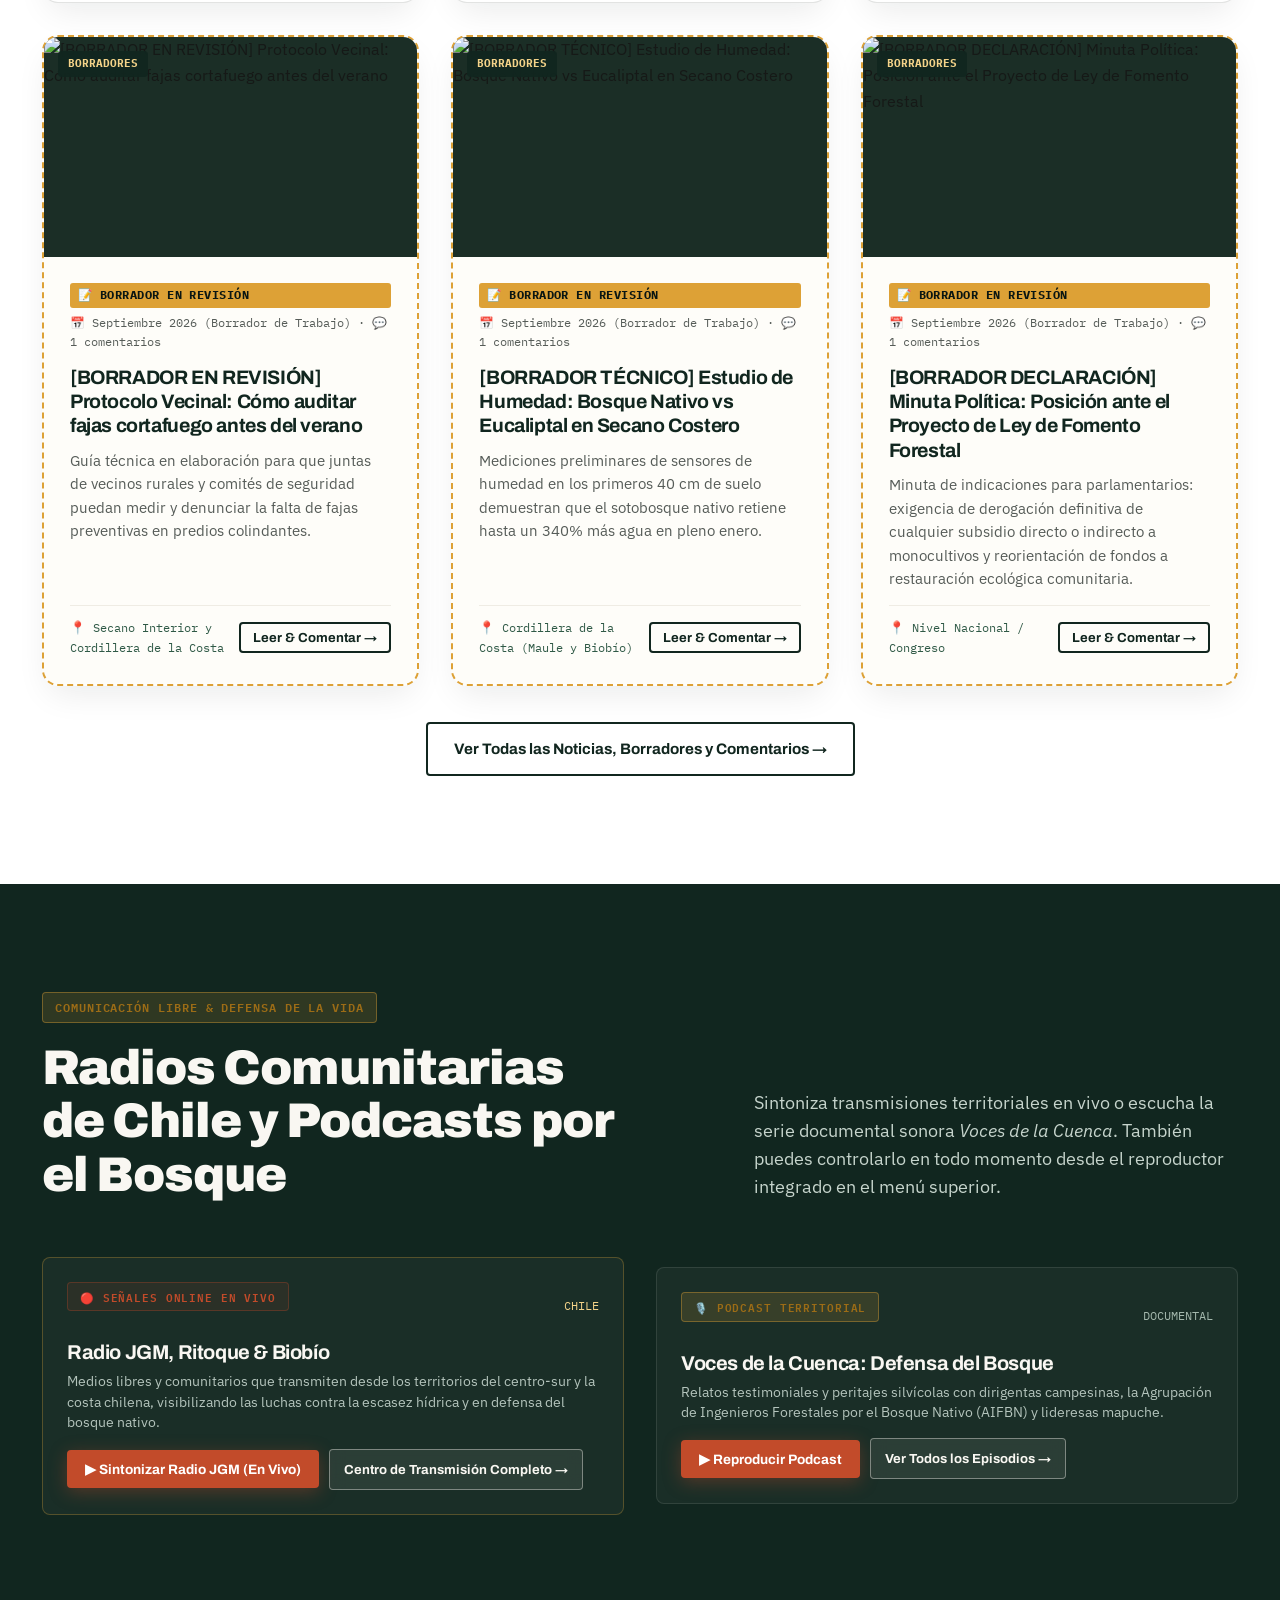
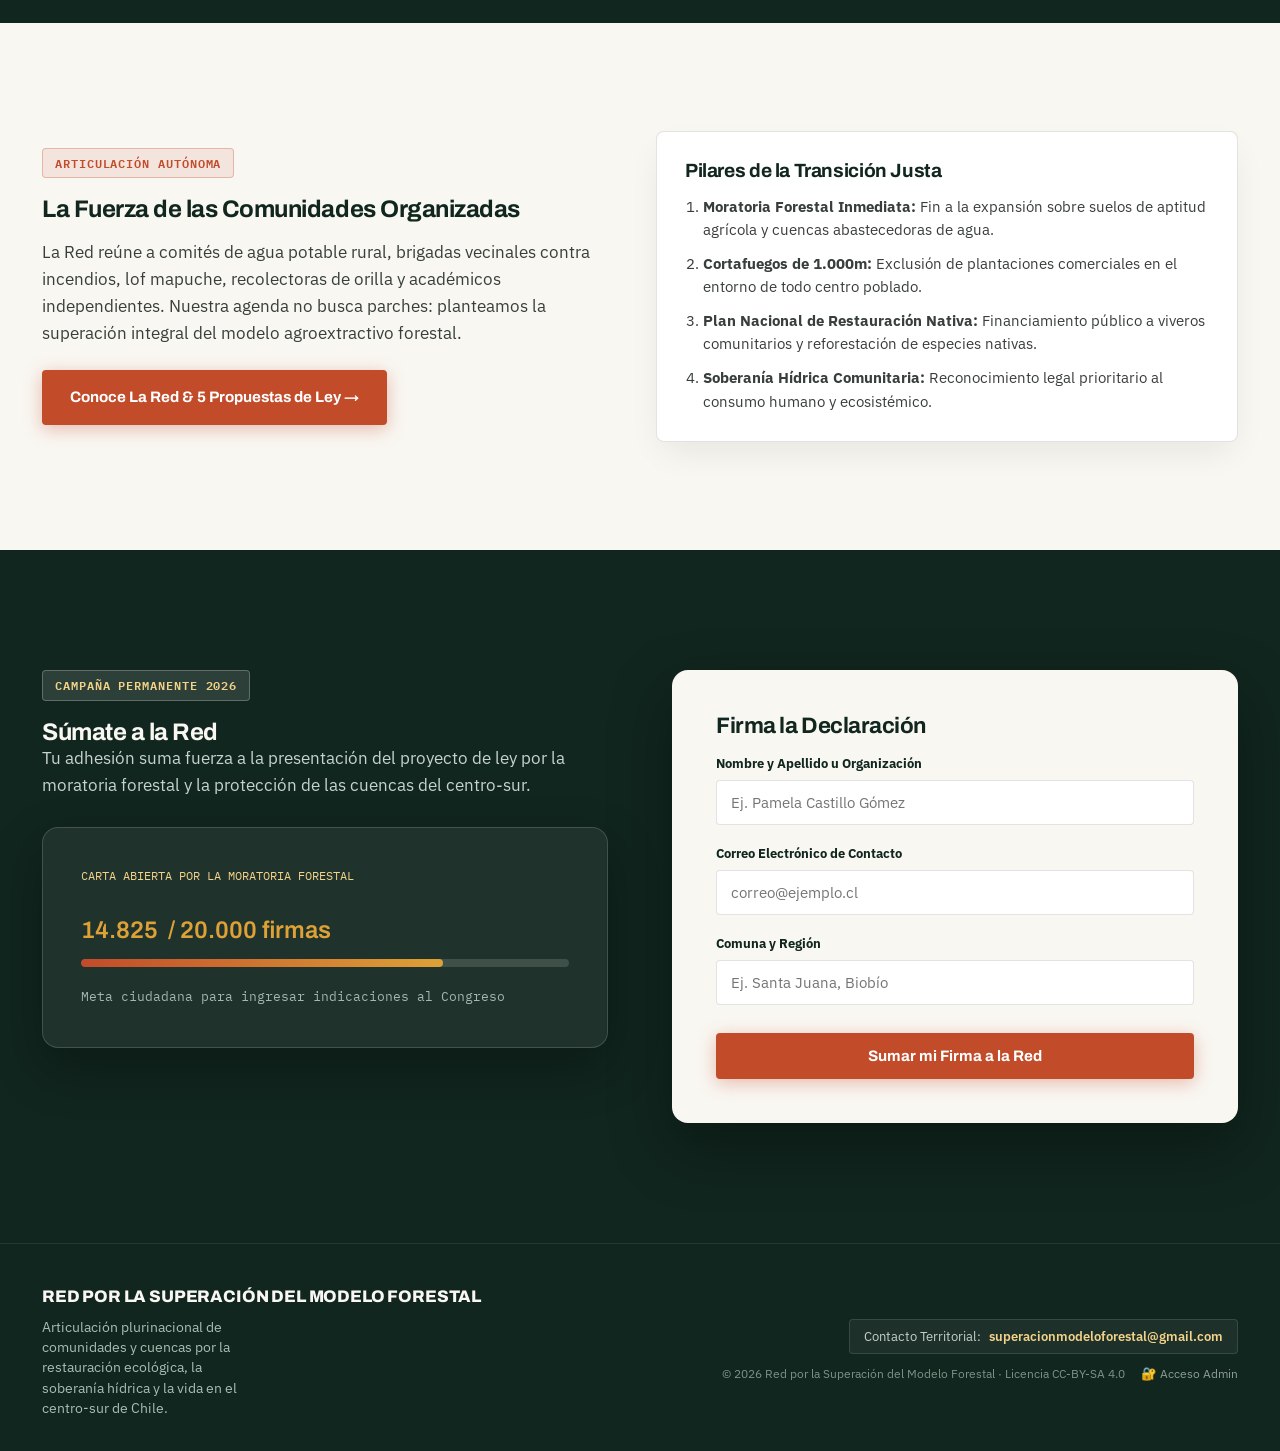
==== commit a8bd76fa: "fix(styles): fix unclosed CSS rule, align hero content and button styles" ====
--- a/index.html
+++ b/index.html
@@ -19,7 +19,7 @@
 <link rel="apple-touch-icon" href="img/favicon.png">
 
 <!-- Estilos Unificados -->
-<link rel="stylesheet" href="css/style.css">
+<link rel="stylesheet" href="css/style.css?v=20261004d">
 </head>
 <body>
 
--- a/css/style.css
+++ b/css/style.css
@@ -172,13 +172,15 @@
   transform: translateY(-2px);
 }
 
-.btn-ghost-light {
+.btn-ghost-light,
+.btn-outline-light {
   background: rgba(249, 247, 242, 0.08);
   color: var(--blanco-hueso);
   border: 1.5px solid rgba(249, 247, 242, 0.4);
   backdrop-filter: blur(8px);
 }
-.btn-ghost-light:hover {
+.btn-ghost-light:hover,
+.btn-outline-light:hover {
   background: var(--blanco-hueso);
   color: var(--bosque-profundo);
   border-color: var(--blanco-hueso);
@@ -794,19 +796,19 @@
    ========================================================================== */
 .hero-section {
   position: relative;
-  min-height: 100vh;
-  margin-top: 100px;
-  display: flex;
-  flex-direction: column;
-  justify-content: flex-end;
-  padding: 90px 0 64px;
+  min-height: calc(100vh - 80px);
+  margin-top: 80px;
+  display: flex;
+  flex-direction: column;
+  justify-content: center;
+  padding: 80px 0 60px;
   color: var(--blanco-hueso);
   background-color: var(--bosque-nocturno);
   background-image: 
-    linear-gradient(180deg, rgba(10, 22, 18, 0.45) 0%, rgba(10, 22, 18, 0.82) 60%, var(--bosque-nocturno) 100%),
+    linear-gradient(180deg, rgba(10, 22, 18, 0.65) 0%, rgba(10, 22, 18, 0.88) 100%),
     url('https://images.unsplash.com/photo-1542273917363-3b1817f69a2d?auto=format&fit=crop&w=2200&q=85');
   background-size: cover;
-  background-position: center 30%;
+  background-position: center;
   background-attachment: fixed;
   overflow: hidden;
 }
@@ -839,7 +841,8 @@
   display: block;
 }
 
-.hero-description {
+.hero-description,
+.hero-lead {
   font-size: clamp(1.1rem, 2vw, 1.35rem);
   color: #D6DCD8;
   max-width: 62ch;
@@ -848,7 +851,8 @@
   font-weight: 400;
 }
 
-.hero-actions-row {
+.hero-actions-row,
+.hero-actions {
   display: flex;
   gap: 16px;
   flex-wrap: wrap;
@@ -1842,7 +1846,6 @@
   border-top: 1px solid rgba(249, 247, 242, 0.08);
 }
 
-#multimedia h2 {
 /* ==========================================================================
    RADIO COMUNITARIA EN VIVO & PODCAST DE LOS BOSQUES
    ========================================================================== */
@@ -2450,14 +2453,20 @@
 
 .post-image-wrapper {
   position: relative;
-  aspect-ratio: 16/10;
+  width: 100%;
+  height: 220px;
+  max-height: 220px;
   overflow: hidden;
+  background-color: var(--carbon-claro, #1b2e26);
 }
 
 .post-image-wrapper img {
   width: 100%;
   height: 100%;
+  max-height: 220px;
   object-fit: cover;
+  object-position: center;
+  display: block;
   transition: transform 0.4s ease;
 }
 
@@ -3218,84 +3227,176 @@
   color: #FFF;
   font-family: 'IBM Plex Mono', monospace;
   font-size: 0.8rem;
-  padding: 4px 10px;
+  padding: 5px 12px;
   border-radius: var(--radio-sm);
   font-weight: 700;
   display: inline-flex;
   align-items: center;
   gap: 6px;
+  letter-spacing: 0.03em;
+  box-shadow: 0 4px 12px rgba(214, 64, 32, 0.3);
 }
 .fire-danger-card {
   background: linear-gradient(145deg, #1C0F0B 0%, #2A130C 100%);
-  border: 1px solid rgba(214, 64, 32, 0.35);
+  border: 1px solid rgba(214, 64, 32, 0.45);
   border-radius: var(--radio-lg);
-  padding: 28px;
-  color: var(--blanco-hueso);
-  box-shadow: 0 16px 36px rgba(214, 64, 32, 0.15);
+  padding: 32px;
+  color: var(--blanco-hueso);
+  box-shadow: 0 16px 36px rgba(214, 64, 32, 0.2);
 }
 .fire-stats-strip {
   display: grid;
-  grid-template-columns: repeat(auto-fit, minmax(200px, 1fr));
-  gap: 20px;
+  grid-template-columns: repeat(auto-fit, minmax(220px, 1fr));
+  gap: 22px;
   margin: 32px 0;
 }
 .fire-stat-box {
   background: #FFF;
   border: 1px solid var(--borde-suave);
-  border-left: 4px solid var(--terracota-fuego);
+  border-top: 4px solid var(--terracota-fuego);
   border-radius: var(--radio-md);
-  padding: 20px;
+  padding: 24px 22px;
   box-shadow: var(--sombra-card);
+  transition: transform 0.25s ease, box-shadow 0.25s ease;
+  display: flex;
+  flex-direction: column;
+}
+.fire-stat-box:hover {
+  transform: translateY(-4px);
+  box-shadow: var(--sombra-hover);
+  border-color: var(--terracota-fuego);
 }
 .fire-stat-box .num {
   font-family: 'Archivo', sans-serif;
-  font-size: 2.3rem;
+  font-size: 2.6rem;
   font-weight: 900;
   color: var(--terracota-fuego);
   line-height: 1;
-  margin-bottom: 6px;
+  margin-bottom: 8px;
+  letter-spacing: -0.02em;
 }
 .fire-stat-box .desc {
-  font-size: 0.9rem;
+  font-size: 0.92rem;
   color: var(--carbon-medio);
-  line-height: 1.4;
+  line-height: 1.5;
+  margin-top: auto;
 }
 .firebreak-infographic {
-  background: var(--bosque-profundo);
+  background: linear-gradient(145deg, var(--bosque-profundo) 0%, #0e221b 100%);
   color: var(--blanco-hueso);
   border-radius: var(--radio-lg);
-  padding: 36px;
-  margin: 40px 0;
+  padding: 40px;
+  margin: 36px 0;
   position: relative;
   overflow: hidden;
-  border: 1px solid rgba(244, 211, 137, 0.2);
+  border: 1px solid rgba(244, 211, 137, 0.25);
+  box-shadow: 0 20px 48px rgba(0, 0, 0, 0.2);
 }
 .firebreak-visual {
   display: grid;
-  grid-template-columns: 1fr 1.5fr 1fr;
-  gap: 16px;
-  margin-top: 24px;
+  grid-template-columns: 1fr 1.6fr 1fr;
+  gap: 18px;
+  margin-top: 28px;
   align-items: stretch;
 }
 .firebreak-zone {
   border-radius: var(--radio-md);
-  padding: 20px;
-  display: flex;
-  flex-direction: column;
-  justify-content: center;
+  padding: 24px 20px;
+  display: flex;
+  flex-direction: column;
+  justify-content: flex-start;
   text-align: center;
+  transition: transform 0.2s ease;
+}
+.firebreak-zone:hover {
+  transform: translateY(-2px);
 }
 .firebreak-zone.pueblo {
-  background: rgba(43, 105, 121, 0.3);
+  background: rgba(43, 105, 121, 0.35);
   border: 1px solid var(--azul-glaciar);
 }
 .firebreak-zone.buffer {
-  background: rgba(244, 211, 137, 0.15);
+  background: rgba(244, 211, 137, 0.18);
   border: 2px dashed var(--ambar-tierra);
+  box-shadow: 0 0 24px rgba(244, 211, 137, 0.08);
 }
 .firebreak-zone.pino {
-  background: rgba(214, 64, 32, 0.25);
+  background: rgba(214, 64, 32, 0.28);
   border: 1px solid var(--terracota-viva);
+}
+
+/* Tarjetas de Beneficios del Bosque Nativo */
+.diag-card {
+  background: #FFF;
+  border: 1px solid var(--borde-suave);
+  border-radius: var(--radio-lg);
+  padding: 30px 26px;
+  box-shadow: var(--sombra-card);
+  transition: transform var(--trans-suave), box-shadow var(--trans-suave), border-color var(--trans-suave);
+  display: flex;
+  flex-direction: column;
+}
+.diag-card:hover {
+  transform: translateY(-5px);
+  box-shadow: var(--sombra-hover);
+  border-color: var(--verde-nativo);
+}
+.diag-card-icon {
+  font-size: 2.2rem;
+  margin-bottom: 16px;
+  line-height: 1;
+}
+.diag-card h4 {
+  font-size: 1.25rem;
+  color: var(--bosque-profundo);
+  margin-bottom: 12px;
+  line-height: 1.3;
+}
+.diag-card p {
+  font-size: 0.94rem;
+  color: var(--carbon-medio);
+  line-height: 1.6;
+  margin: 0;
+}
+
+/* Tabla Comparativa de Fuego */
+.fire-compare-card {
+  background: linear-gradient(150deg, #10211a 0%, #081410 100%);
+  color: var(--blanco-hueso);
+  padding: 32px;
+  border-radius: var(--radio-lg);
+  border: 1px solid rgba(214, 64, 32, 0.45);
+  box-shadow: 0 16px 36px rgba(0, 0, 0, 0.25);
+  overflow-x: auto;
+}
+.fire-compare-card h3 {
+  color: #F4D389;
+  font-size: 1.35rem;
+  margin-bottom: 20px;
+  letter-spacing: -0.01em;
+}
+.fire-compare-table {
+  width: 100%;
+  border-collapse: collapse;
+  font-size: 0.9rem;
+  min-width: 380px;
+}
+.fire-compare-table th {
+  padding: 12px 10px;
+  border-bottom: 1px solid rgba(255, 255, 255, 0.2);
+  font-family: 'IBM Plex Mono', monospace;
+  font-size: 0.8rem;
+  text-transform: uppercase;
+  letter-spacing: 0.05em;
+  text-align: left;
+}
+.fire-compare-table td {
+  padding: 14px 10px;
+  border-bottom: 1px solid rgba(255, 255, 255, 0.08);
+  line-height: 1.45;
+}
+.fire-compare-table tr:last-child td {
+  border-bottom: none;
 }
 .fire-timeline {
   display: flex;
@@ -3306,7 +3407,7 @@
   padding-left: 28px;
 }
 .fire-timeline::before {
-  content: ;
+  content: "";
   position: absolute;
   left: 8px;
   top: 8px;
@@ -3319,15 +3420,21 @@
   position: relative;
   background: #FFF;
   border: 1px solid var(--borde-suave);
+  border-left: 3px solid var(--terracota-fuego);
   border-radius: var(--radio-md);
-  padding: 20px;
+  padding: 24px 26px;
   box-shadow: var(--sombra-card);
+  transition: transform 0.2s ease, box-shadow 0.2s ease;
+}
+.fire-timeline-item:hover {
+  transform: translateX(4px);
+  box-shadow: var(--sombra-hover);
 }
 .fire-timeline-item::after {
-  content: ;
+  content: "";
   position: absolute;
-  left: -26px;
-  top: 24px;
+  left: -27px;
+  top: 28px;
   width: 14px;
   height: 14px;
   border-radius: 50%;
@@ -4252,5 +4359,147 @@
   }
 }
 
-
-
+/* ==========================================================================
+   ESTILOS EDITORIALES DE LA SECCIÓN INCENDIOS
+   ========================================================================== */
+.fire-analysis-card {
+  background: #FFFFFF;
+  border: 1px solid var(--borde-suave);
+  border-radius: var(--radio-lg);
+  padding: 34px 32px;
+  box-shadow: var(--sombra-card);
+  display: flex;
+  flex-direction: column;
+  justify-content: space-between;
+  height: 100%;
+}
+
+.fire-analysis-card .card-lead-text {
+  font-size: 1.05rem;
+  line-height: 1.7;
+  color: var(--carbon-medio);
+  margin-bottom: 20px;
+}
+
+.fire-analysis-card .card-secondary-text {
+  font-size: 0.98rem;
+  line-height: 1.65;
+  color: var(--carbon-suave);
+  margin-bottom: 24px;
+}
+
+.fire-callout-box {
+  background: var(--blanco-pergamino);
+  border-left: 4px solid var(--terracota-fuego);
+  border-radius: var(--radio-md);
+  padding: 20px 22px;
+  margin-top: auto;
+}
+
+.fire-callout-box strong {
+  display: block;
+  color: var(--terracota-oscura);
+  font-size: 0.96rem;
+  margin-bottom: 6px;
+  font-weight: 700;
+}
+
+.fire-callout-box p {
+  font-size: 0.92rem;
+  line-height: 1.6;
+  color: var(--carbon-medio);
+  margin: 0;
+}
+
+/* Tarjetas de Beneficio del Bosque Nativo */
+.fire-benefits-grid {
+  display: grid;
+  grid-template-columns: repeat(auto-fit, minmax(280px, 1fr));
+  gap: 24px;
+  margin-top: 40px;
+}
+
+.fire-benefit-card {
+  background: #FFFFFF;
+  border: 1px solid var(--borde-suave);
+  border-radius: var(--radio-md);
+  padding: 28px 26px;
+  box-shadow: var(--sombra-card);
+  transition: transform 0.25s ease, box-shadow 0.25s ease;
+  display: flex;
+  flex-direction: column;
+}
+
+.fire-benefit-card:hover {
+  transform: translateY(-4px);
+  box-shadow: var(--sombra-hover);
+  border-color: rgba(30, 77, 43, 0.3);
+}
+
+.fire-benefit-tag {
+  font-family: 'IBM Plex Mono', monospace;
+  font-size: 0.72rem;
+  font-weight: 700;
+  text-transform: uppercase;
+  letter-spacing: 0.08em;
+  color: var(--verde-nativo);
+  margin-bottom: 12px;
+}
+
+.fire-benefit-icon {
+  font-size: 2.2rem;
+  margin-bottom: 14px;
+  display: inline-block;
+}
+
+.fire-benefit-card h4 {
+  font-size: 1.25rem;
+  font-weight: 800;
+  color: var(--bosque-profundo);
+  margin-bottom: 12px;
+  line-height: 1.3;
+}
+
+.fire-benefit-card p {
+  font-size: 0.94rem;
+  line-height: 1.65;
+  color: var(--carbon-medio);
+  margin: 0;
+}
+
+/* Banner de Llamado a la Acción */
+.fire-action-banner {
+  background: linear-gradient(135deg, var(--bosque-profundo) 0%, #0d2218 100%);
+  color: var(--blanco-hueso);
+  border-radius: var(--radio-lg);
+  padding: 36px 40px;
+  margin-top: 50px;
+  display: flex;
+  align-items: center;
+  justify-content: space-between;
+  flex-wrap: wrap;
+  gap: 24px;
+  border: 1px solid rgba(244, 211, 137, 0.2);
+  box-shadow: var(--sombra-card);
+}
+
+.fire-action-content h4 {
+  font-size: 1.4rem;
+  font-weight: 800;
+  color: var(--blanco-hueso);
+  margin-bottom: 8px;
+}
+
+.fire-action-content p {
+  font-size: 0.96rem;
+  color: #C6D4CC;
+  max-width: 65ch;
+  line-height: 1.55;
+  margin: 0;
+}
+
+@media (max-width: 768px) {
+  .fire-action-banner {
+    padding: 28px 24px;
+  }
+}
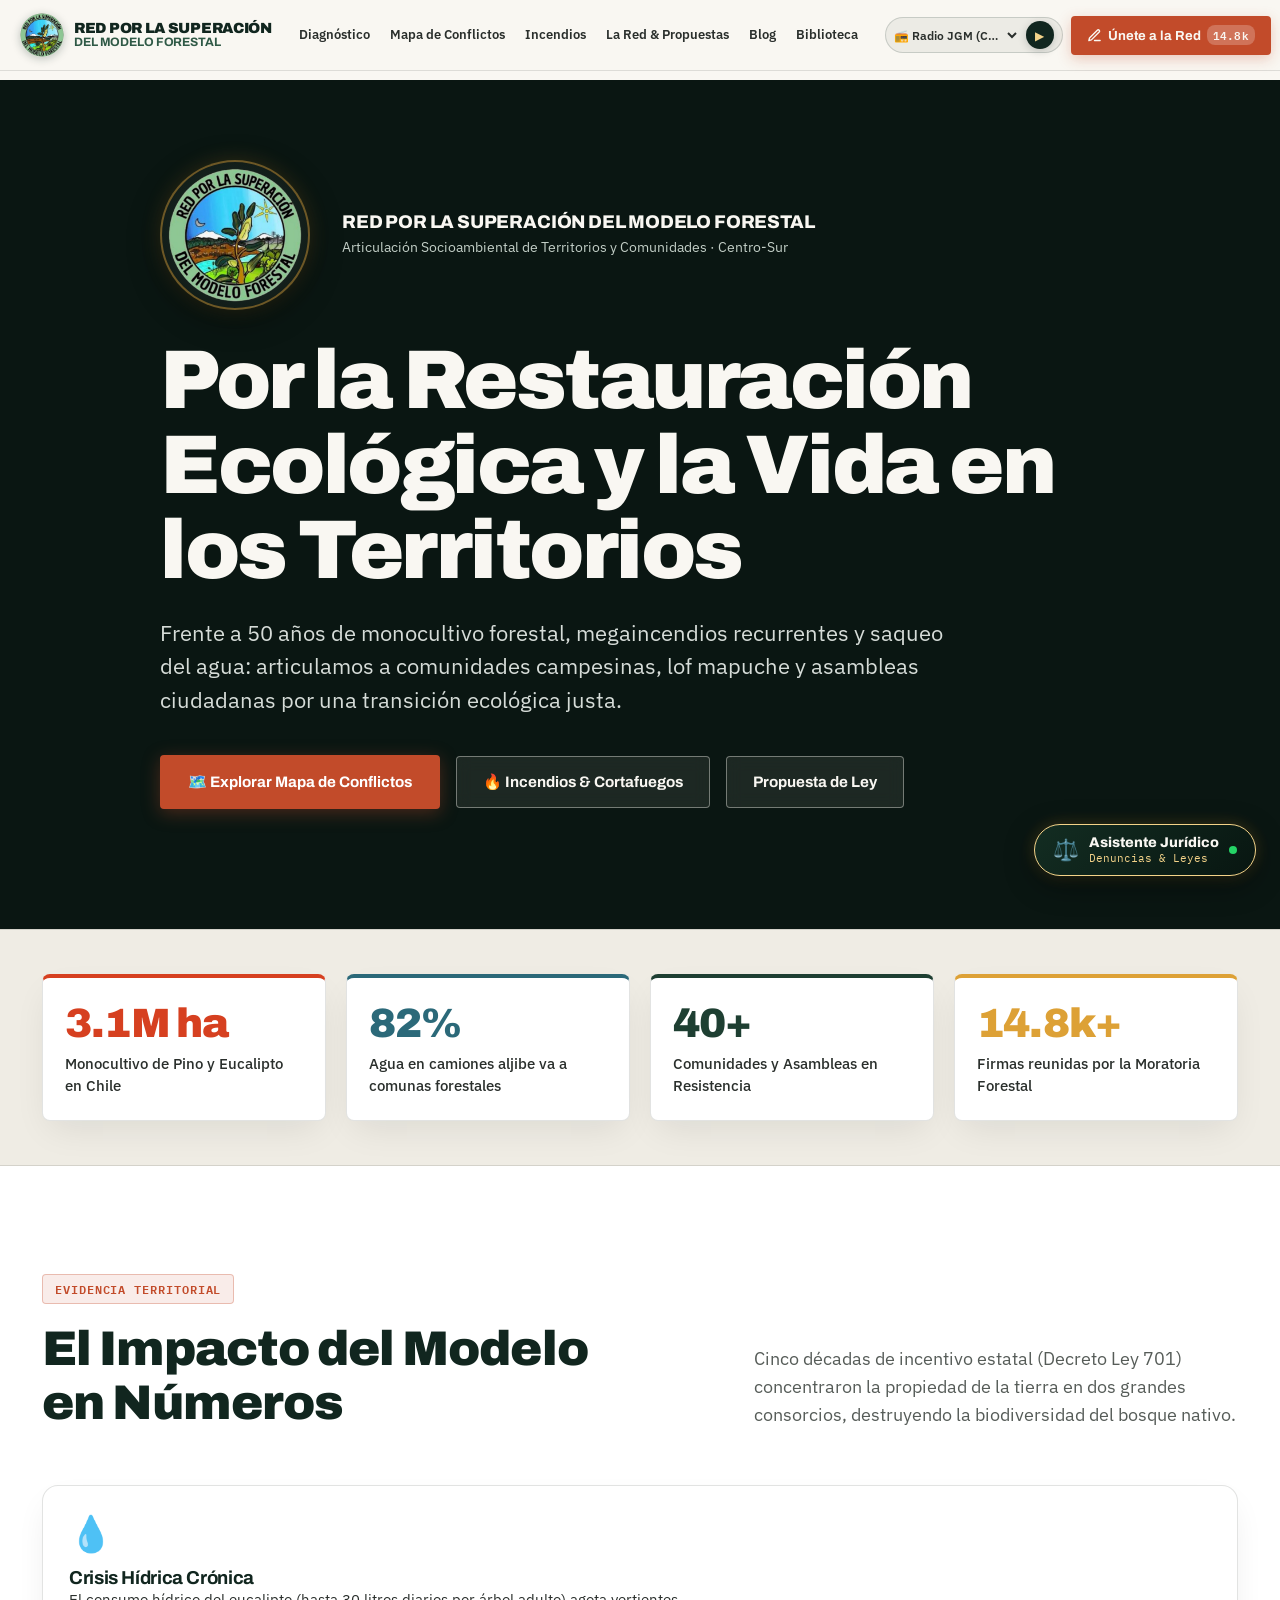
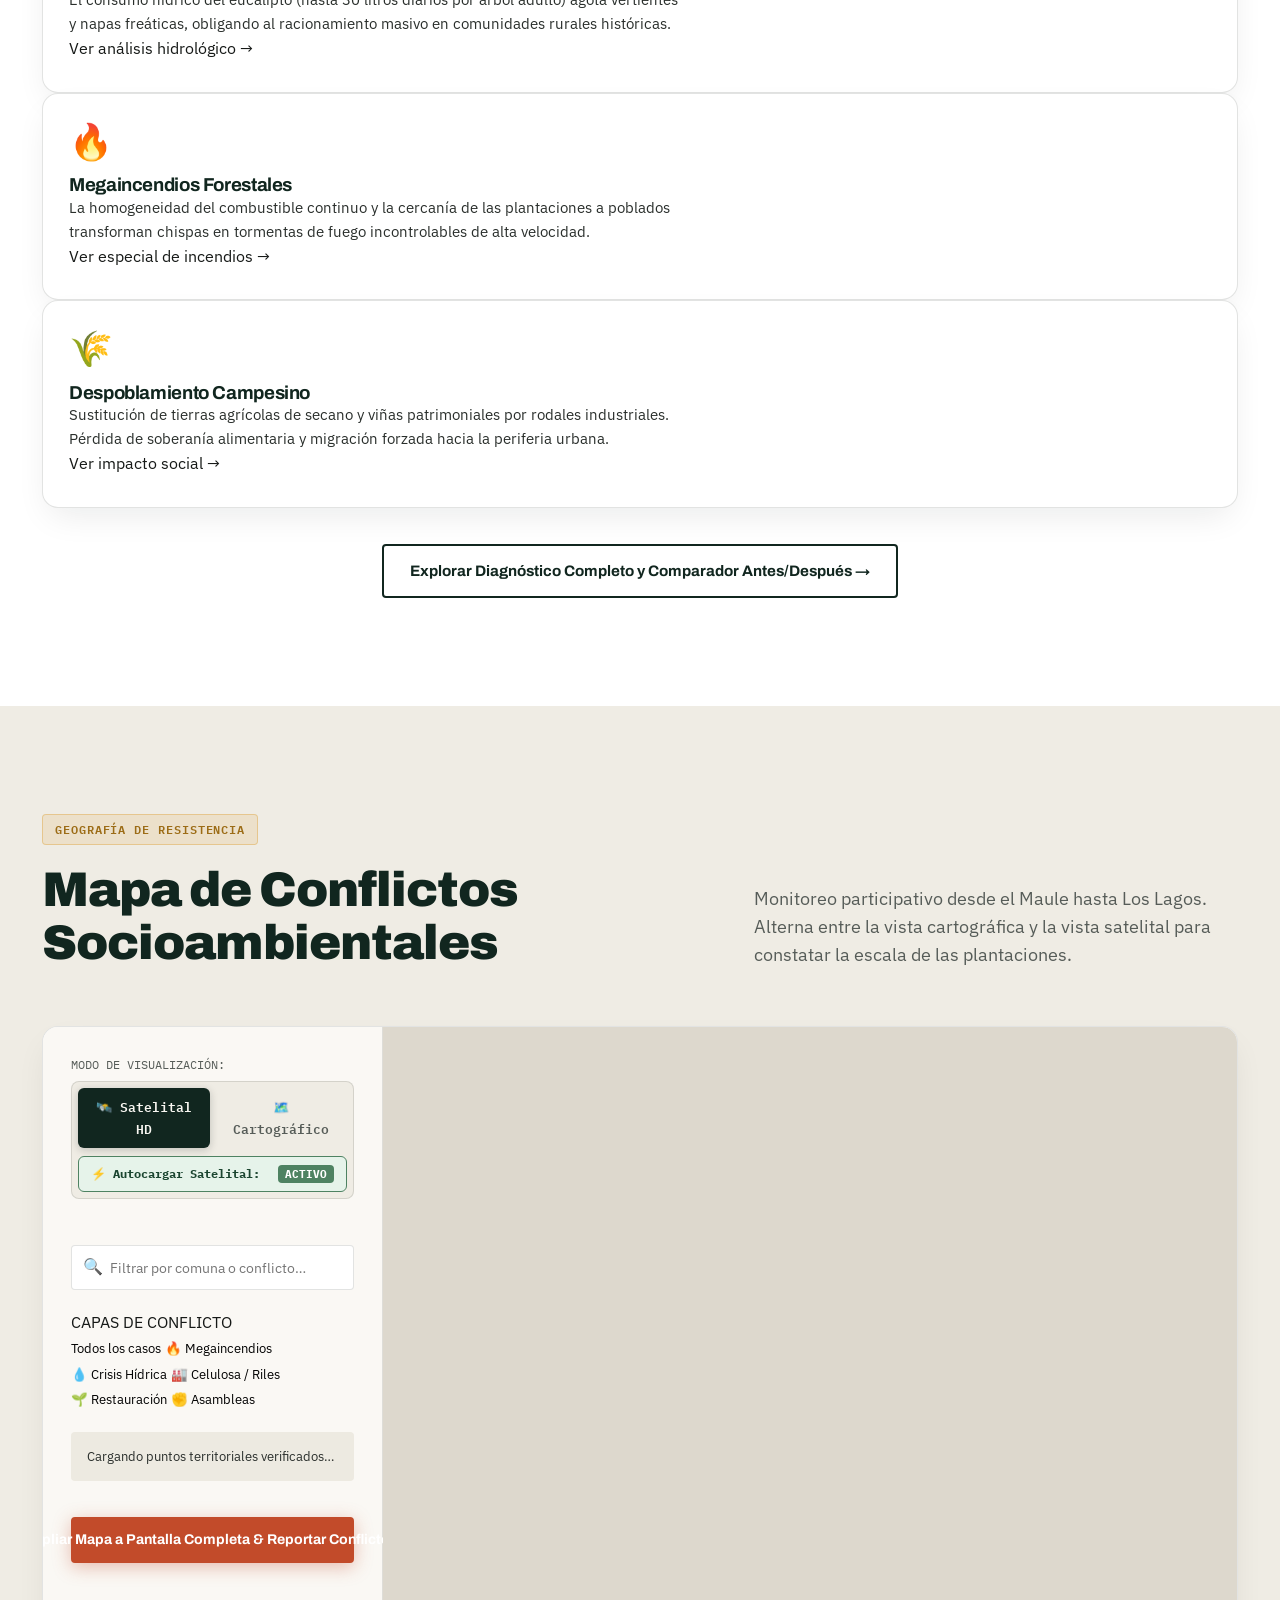
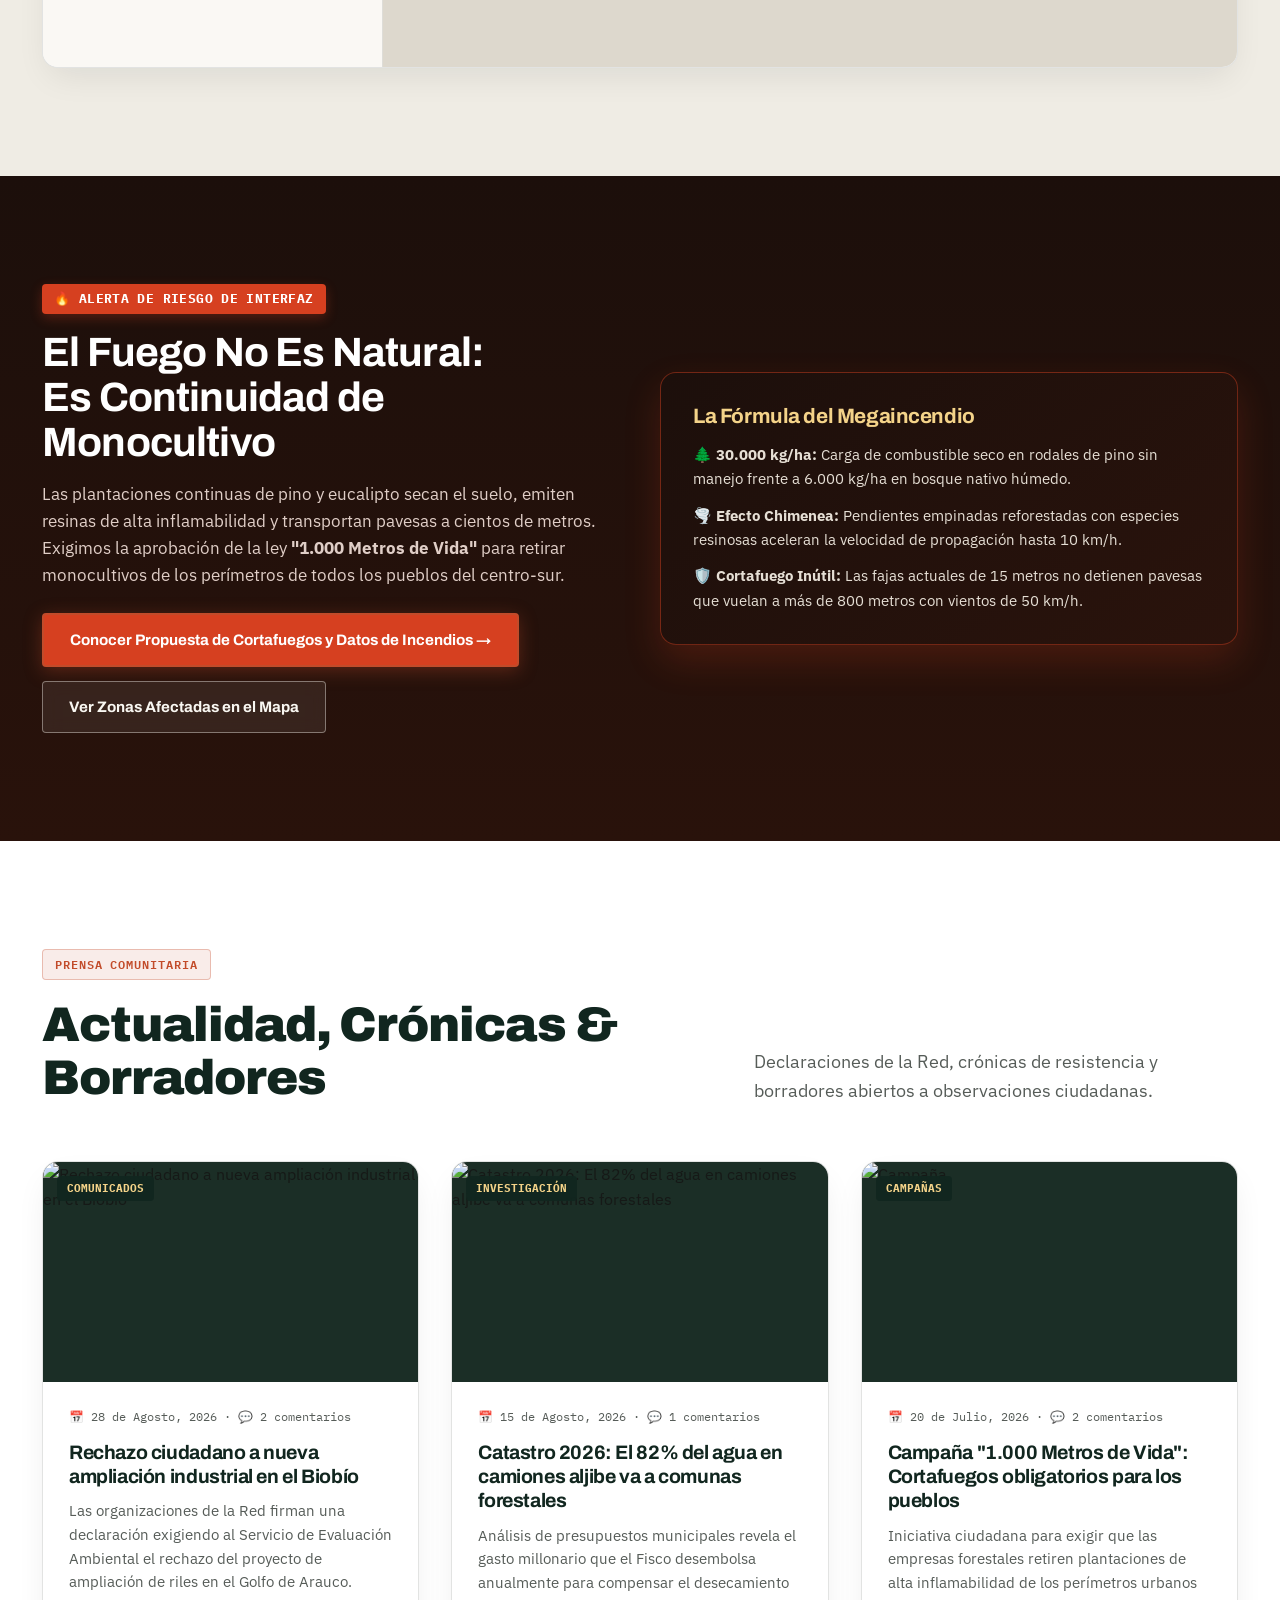
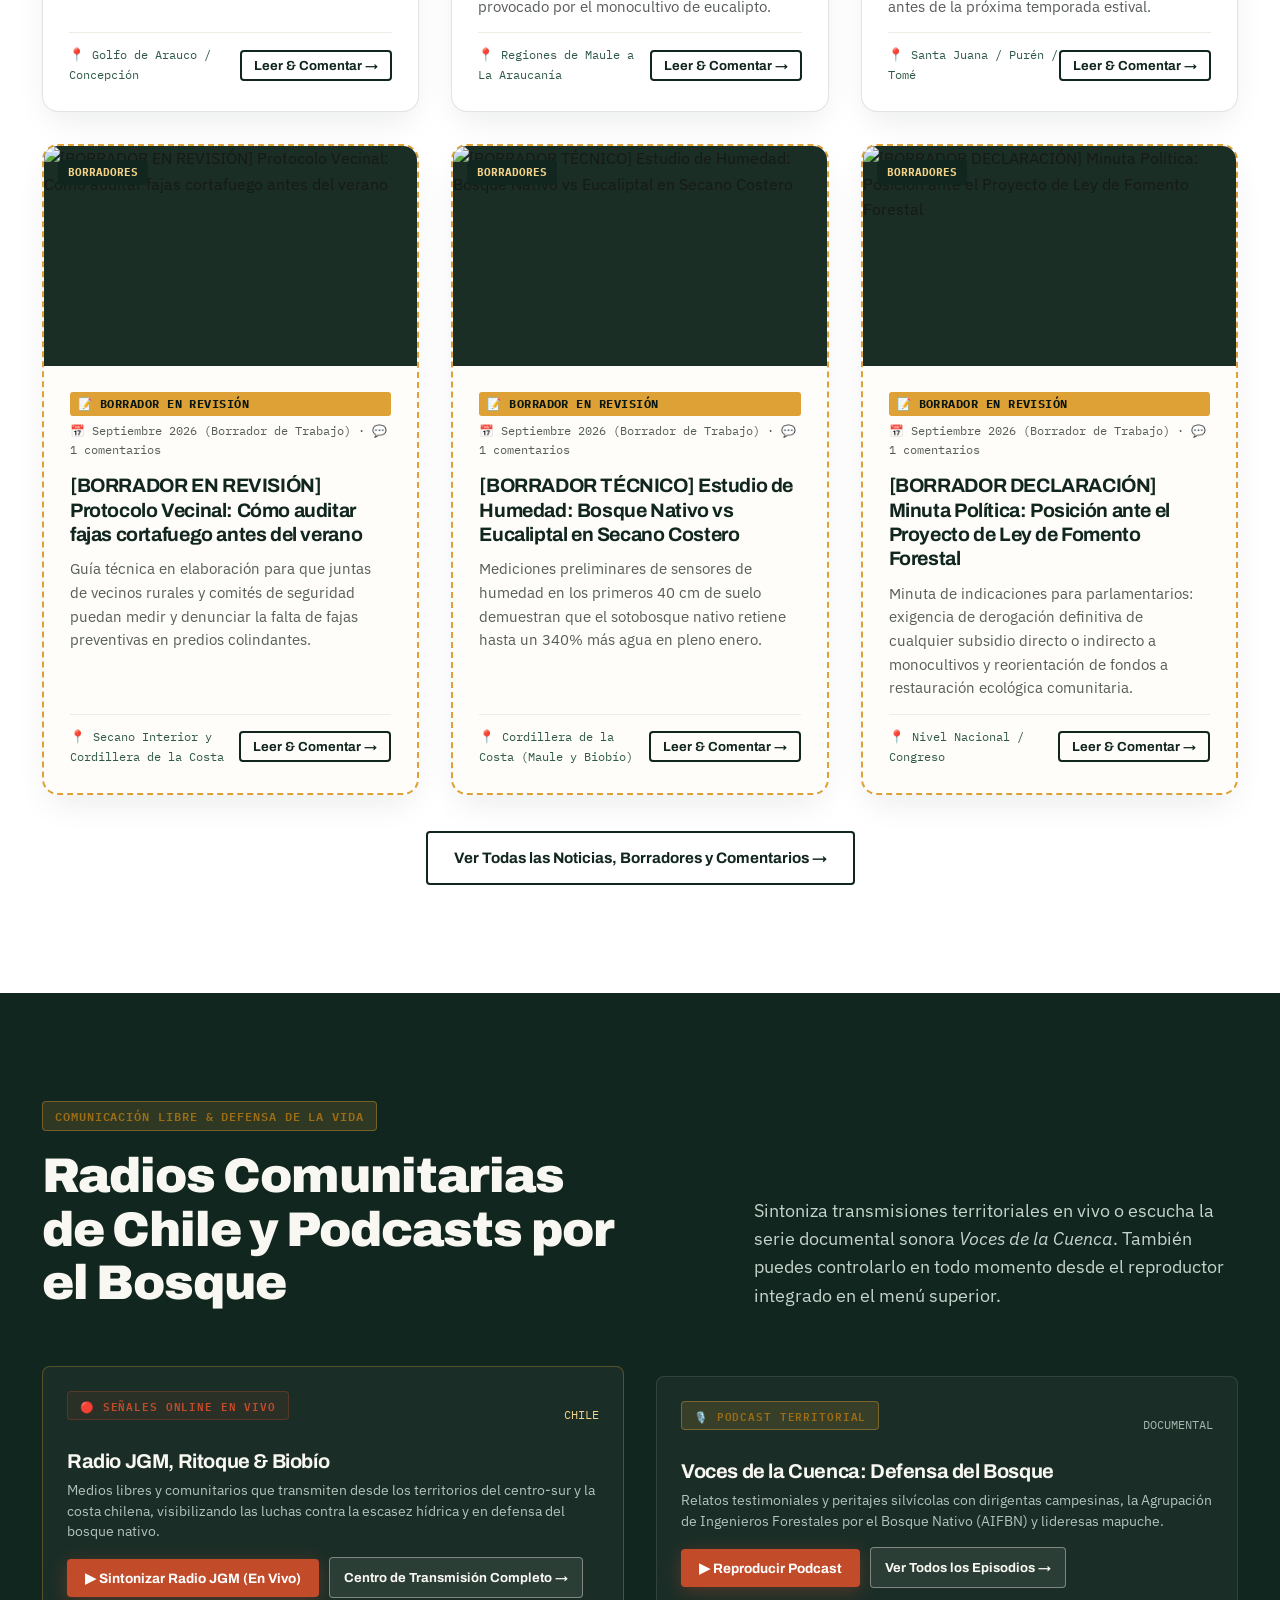
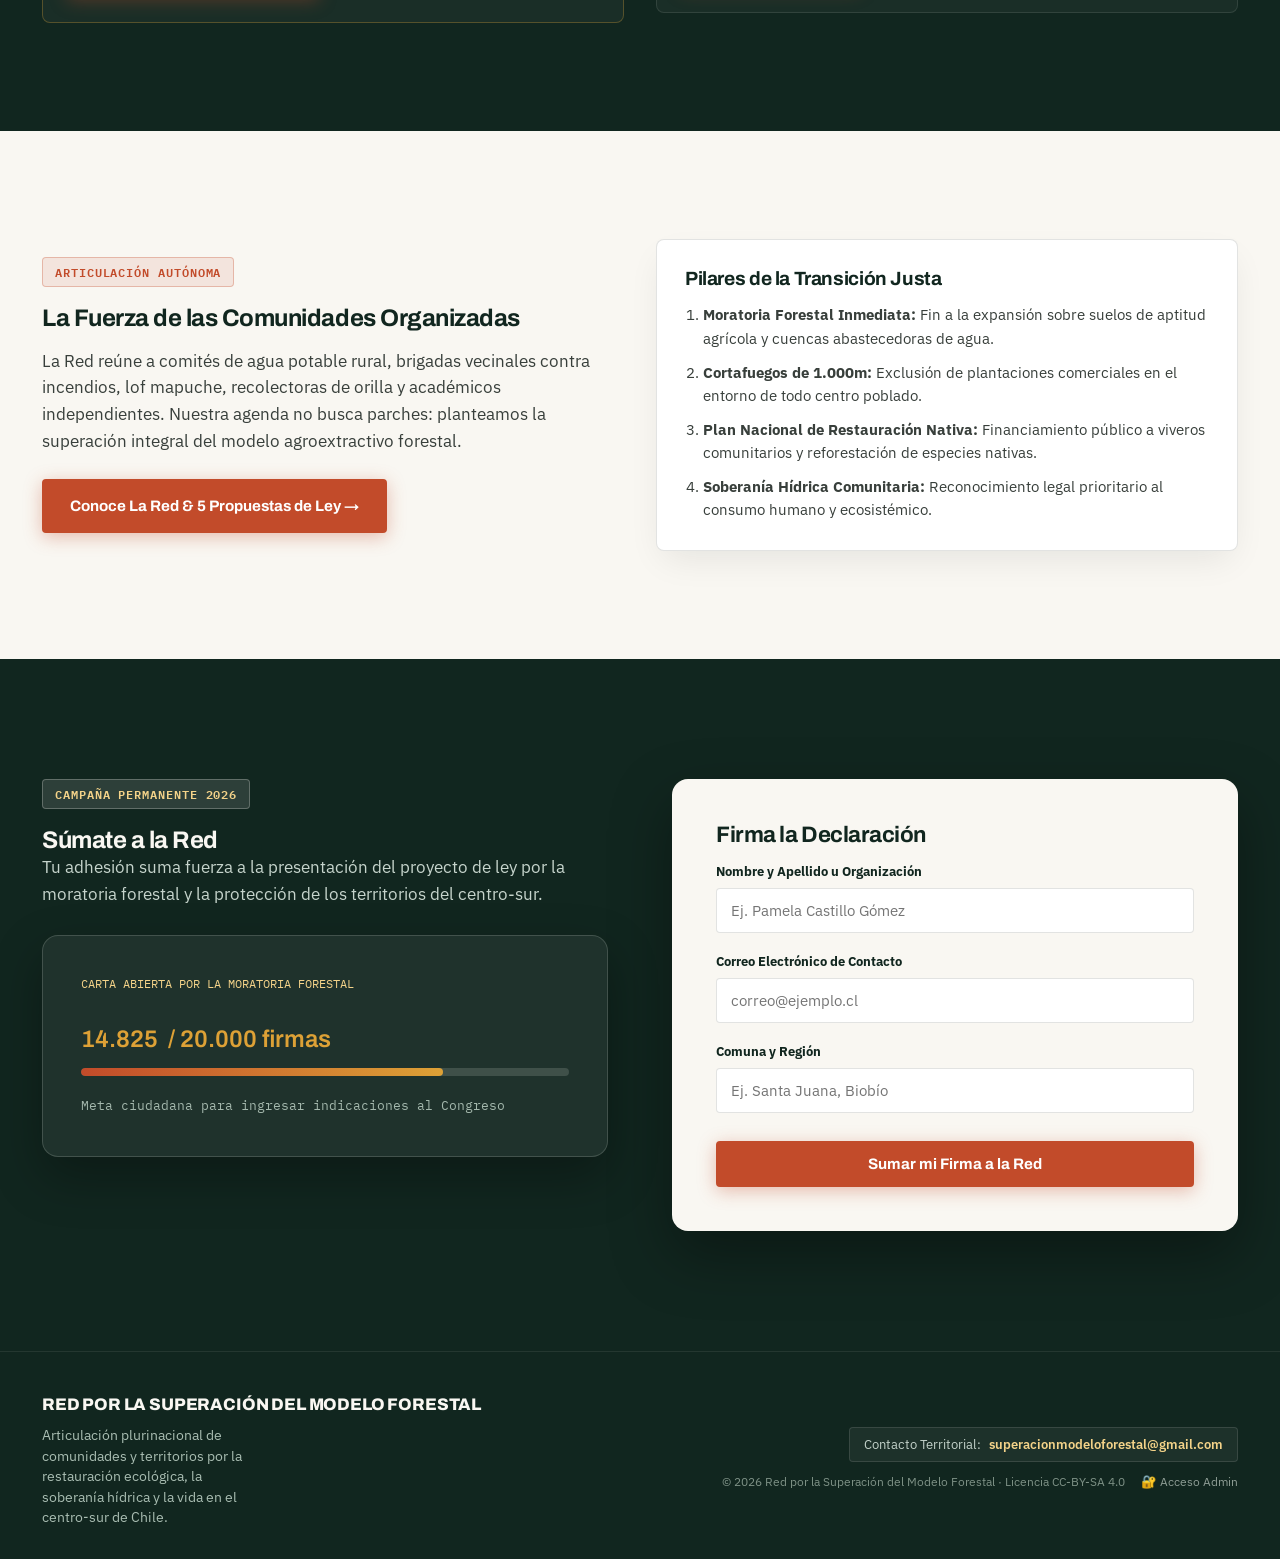
==== commit 339ec8e5: "feat(portada): estilos de cifras clave, quitar badges del hero, cuencas -> territorios" ====
--- a/index.html
+++ b/index.html
@@ -19,7 +19,7 @@
 <link rel="apple-touch-icon" href="img/favicon.png">
 
 <!-- Estilos Unificados -->
-<link rel="stylesheet" href="css/style.css?v=20261004d">
+<link rel="stylesheet" href="css/style.css?v=20261004e">
 </head>
 <body>
 
@@ -121,18 +121,16 @@
       <div class="hero-content">
         <!-- Bloque Formal de Emblema Oficial -->
         <div class="hero-seal-container">
-          <div class="hero-formal-seal" title="Emblema Institucional de la Red (150x150)">
+          <div class="hero-formal-seal" title="Red por la Superación del Modelo Forestal (150x150)">
             <img src="img/logo-resumof.png" alt="Emblema Red por la Superación del Modelo Forestal" width="150" height="150">
           </div>
           <div class="hero-seal-details">
-            <span class="hero-seal-badge">Emblema Oficial de la Red</span>
             <span class="hero-seal-name">RED POR LA SUPERACIÓN DEL MODELO FORESTAL</span>
-            <span class="hero-seal-tagline">Articulación Socioambiental de Cuencas y Comunidades · Centro-Sur</span>
-          </div>
-        </div>
-
-        <span class="hero-badge">CONVERGENCIA TERRITORIAL · DEL MAULE A LOS LAGOS</span>
-        <h1>Por la Restauración Ecológica y la Vida en las Cuencas</h1>
+            <span class="hero-seal-tagline">Articulación Socioambiental de Territorios y Comunidades · Centro-Sur</span>
+          </div>
+        </div>
+
+        <h1>Por la Restauración Ecológica y la Vida en los Territorios</h1>
         <p class="hero-lead">
           Frente a 50 años de monocultivo forestal, megaincendios recurrentes y saqueo del agua: articulamos a comunidades campesinas, lof mapuche y asambleas ciudadanas por una transición ecológica justa.
         </p>
@@ -458,7 +456,7 @@
           <span class="mono-badge badge-light">Campaña Permanente 2026</span>
           <h2 style="color:var(--blanco-hueso);">Súmate a la Red</h2>
           <p style="color:#C6D4CC;font-size:1.05rem;margin-bottom:28px;">
-            Tu adhesión suma fuerza a la presentación del proyecto de ley por la moratoria forestal y la protección de las cuencas del centro-sur.
+            Tu adhesión suma fuerza a la presentación del proyecto de ley por la moratoria forestal y la protección de los territorios del centro-sur.
           </p>
 
           <div class="petition-tracker-card">
@@ -507,7 +505,7 @@
       <div class="footer-brand-side">
         <span class="brand-title">RED POR LA SUPERACIÓN DEL MODELO FORESTAL</span>
         <p class="footer-tagline">
-          Articulación plurinacional de comunidades y cuencas por la restauración ecológica, la soberanía hídrica y la vida en el centro-sur de Chile.
+          Articulación plurinacional de comunidades y territorios por la restauración ecológica, la soberanía hídrica y la vida en el centro-sur de Chile.
         </p>
       </div>
       <div class="footer-contact-side">
--- a/css/style.css
+++ b/css/style.css
@@ -4360,6 +4360,95 @@
 }
 
 /* ==========================================================================
+   BARRA DE CIFRAS CLAVE DEL IMPACTO TERRITORIAL (KPI STRIP)
+   ========================================================================== */
+.kpi-strip {
+  background: var(--blanco-pergamino);
+  border-top: 1px solid var(--borde-suave);
+  border-bottom: 1px solid var(--borde-suave);
+  padding: 44px 0;
+  position: relative;
+  z-index: 5;
+}
+
+.kpi-grid {
+  display: grid;
+  grid-template-columns: repeat(4, 1fr);
+  gap: 20px;
+}
+
+@media (max-width: 992px) {
+  .kpi-grid {
+    grid-template-columns: repeat(2, 1fr);
+  }
+}
+
+@media (max-width: 560px) {
+  .kpi-grid {
+    grid-template-columns: 1fr;
+  }
+}
+
+.kpi-card {
+  background: #FFFFFF;
+  border: 1px solid var(--borde-suave);
+  border-top: 4px solid var(--terracota-fuego);
+  border-radius: var(--radio-md);
+  padding: 24px 22px;
+  box-shadow: var(--sombra-card);
+  transition: transform 0.25s ease, box-shadow 0.25s ease;
+  display: flex;
+  flex-direction: column;
+}
+
+.kpi-card:nth-child(2) {
+  border-top-color: var(--azul-cuenca);
+}
+
+.kpi-card:nth-child(3) {
+  border-top-color: var(--verde-nativo);
+}
+
+.kpi-card:nth-child(4) {
+  border-top-color: var(--ambar-tierra);
+}
+
+.kpi-card:hover {
+  transform: translateY(-4px);
+  box-shadow: var(--sombra-hover);
+}
+
+.kpi-card .kpi-number {
+  font-family: 'Archivo', sans-serif;
+  font-size: clamp(2.2rem, 3.2vw, 2.8rem);
+  font-weight: 900;
+  color: var(--terracota-fuego);
+  line-height: 1.05;
+  margin-bottom: 8px;
+  letter-spacing: -0.02em;
+}
+
+.kpi-card:nth-child(2) .kpi-number {
+  color: var(--azul-cuenca);
+}
+
+.kpi-card:nth-child(3) .kpi-number {
+  color: var(--verde-nativo);
+}
+
+.kpi-card:nth-child(4) .kpi-number {
+  color: var(--ambar-tierra);
+}
+
+.kpi-card .kpi-label {
+  font-size: 0.92rem;
+  color: var(--carbon-medio);
+  line-height: 1.45;
+  margin-top: auto;
+  font-weight: 500;
+}
+
+/* ==========================================================================
    ESTILOS EDITORIALES DE LA SECCIÓN INCENDIOS
    ========================================================================== */
 .fire-analysis-card {
